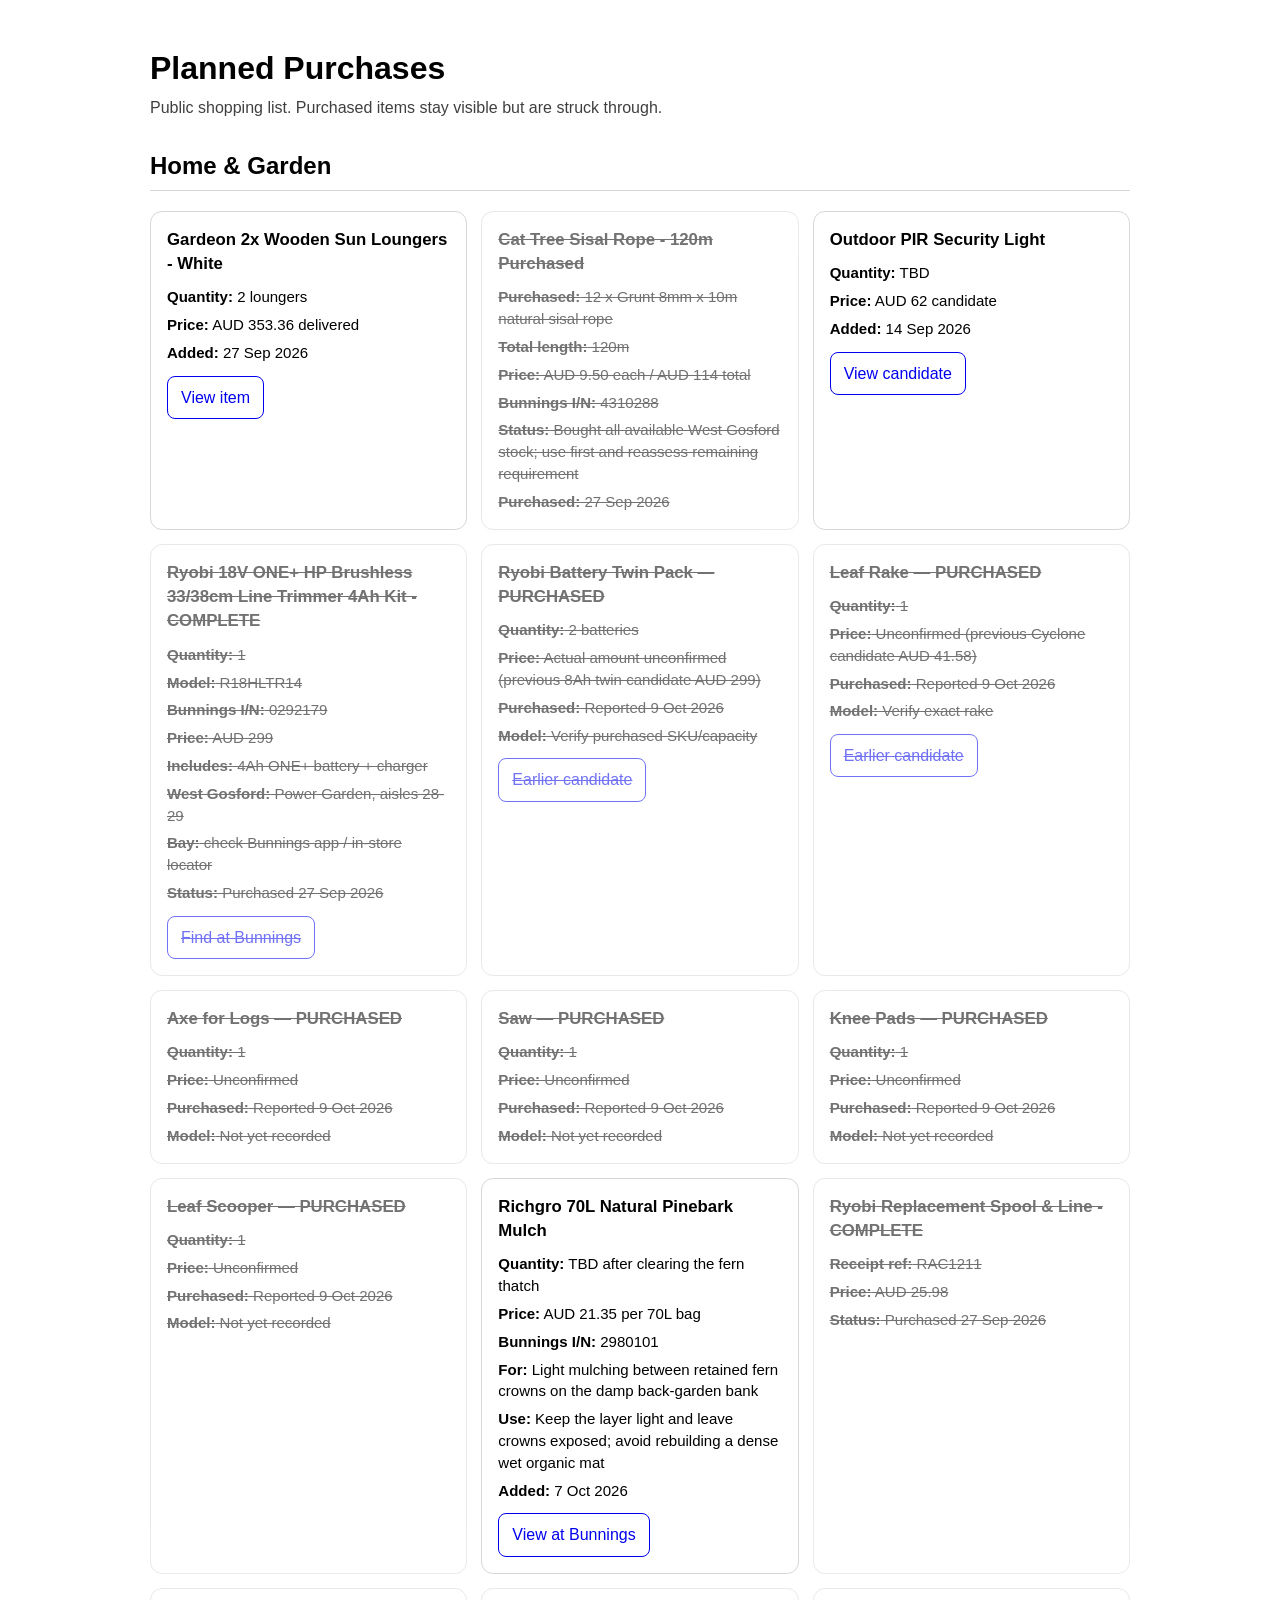
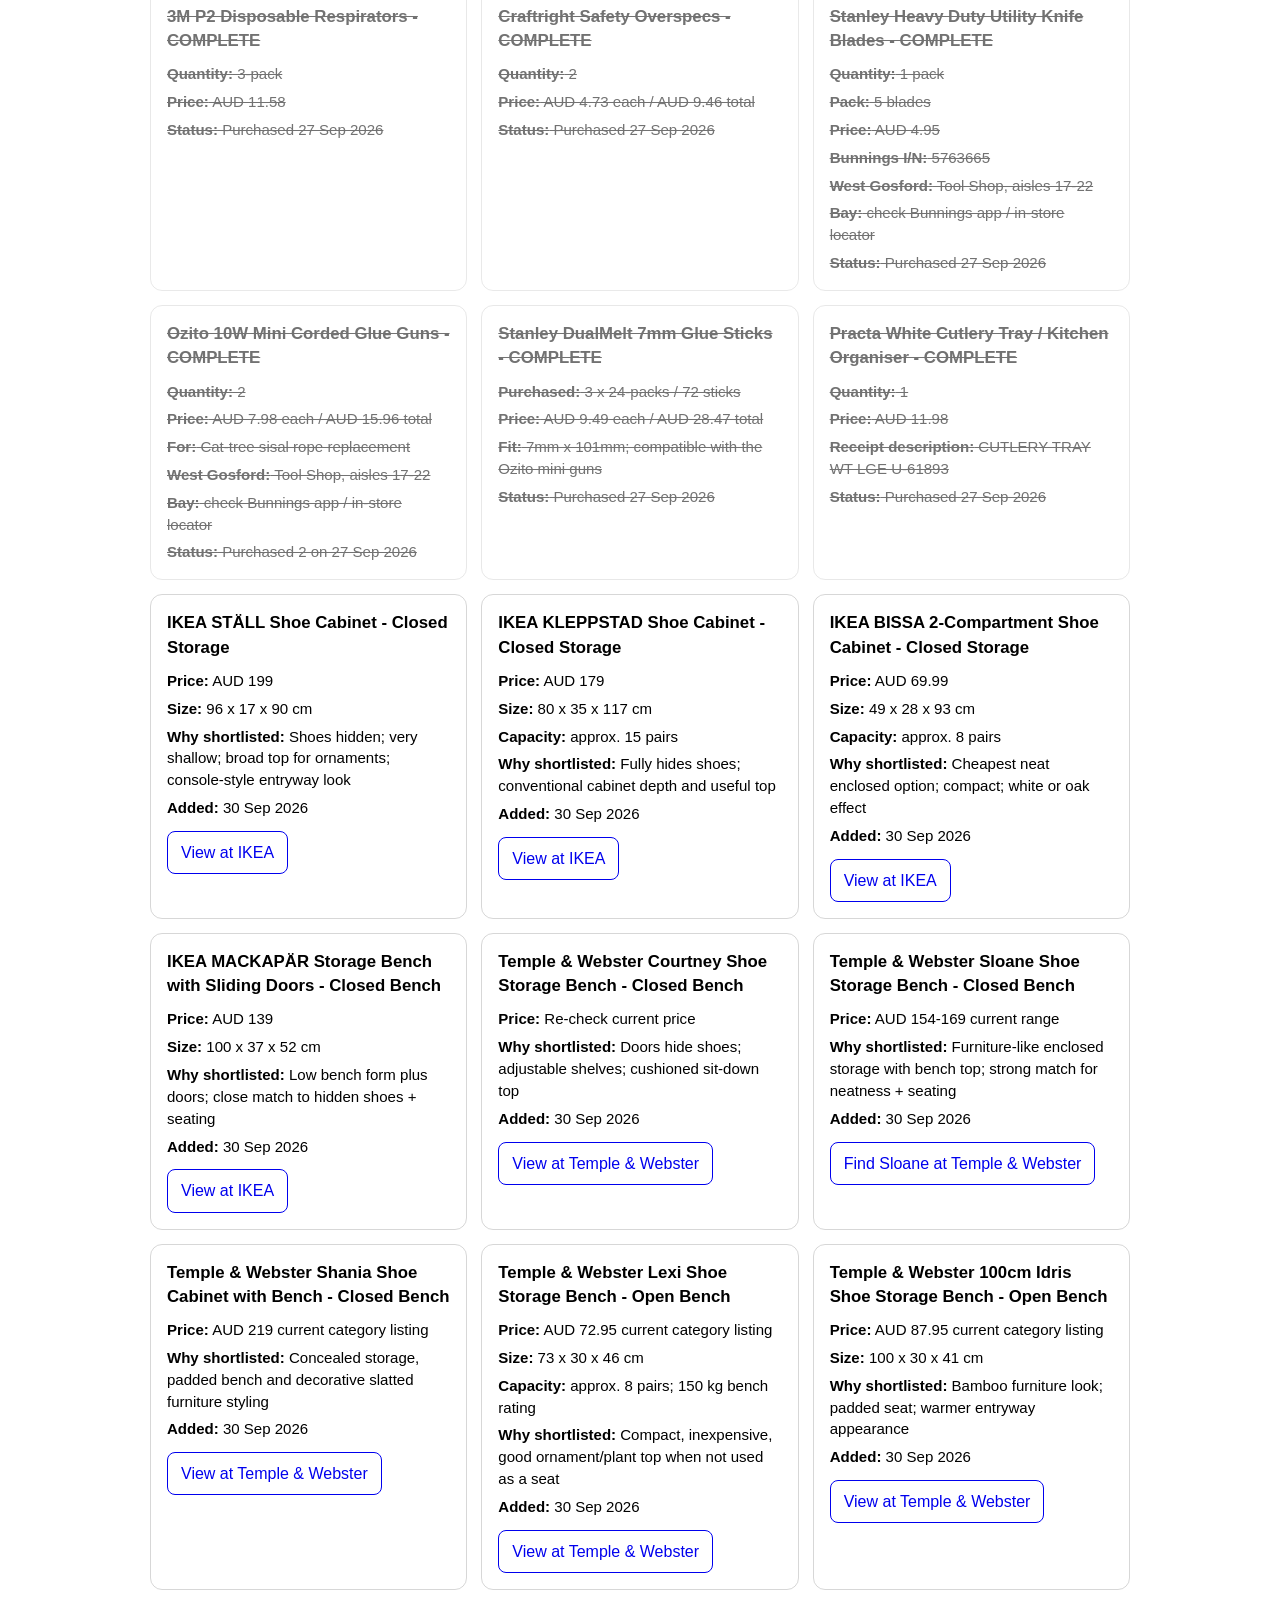
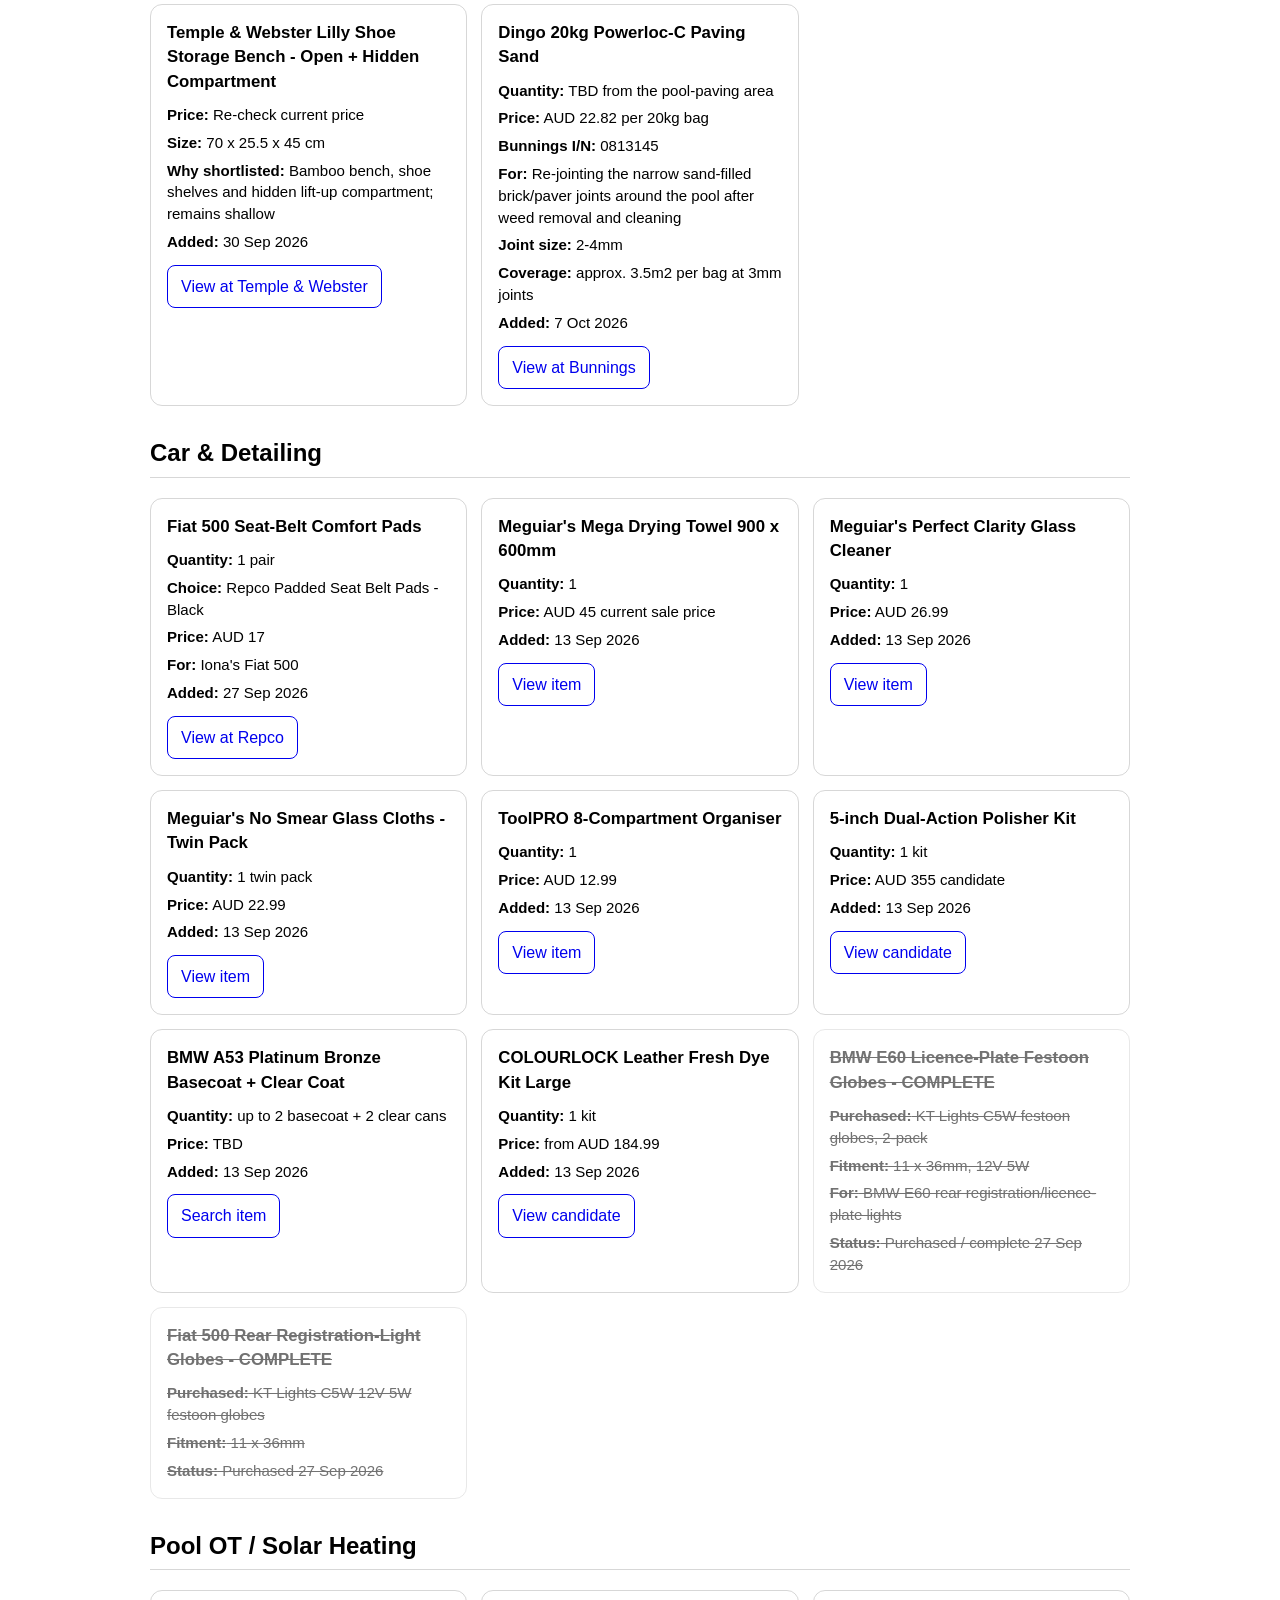
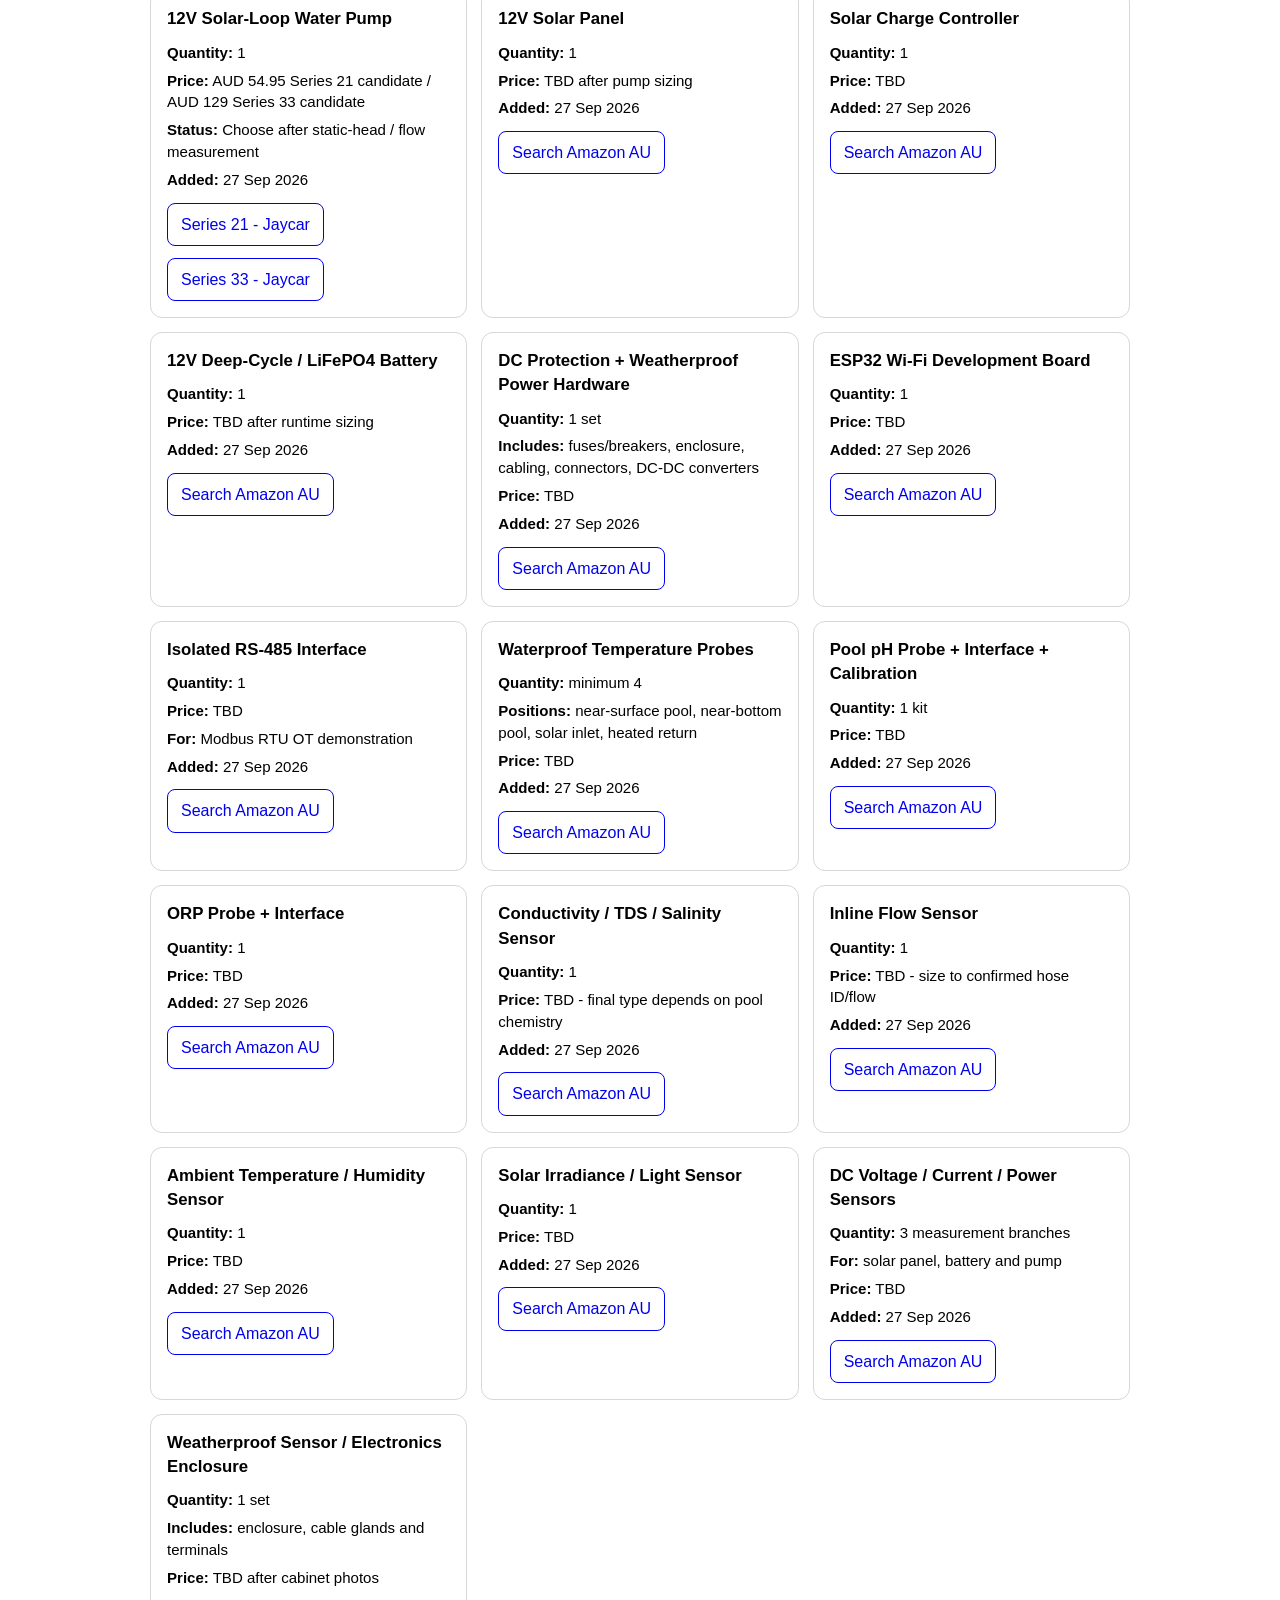
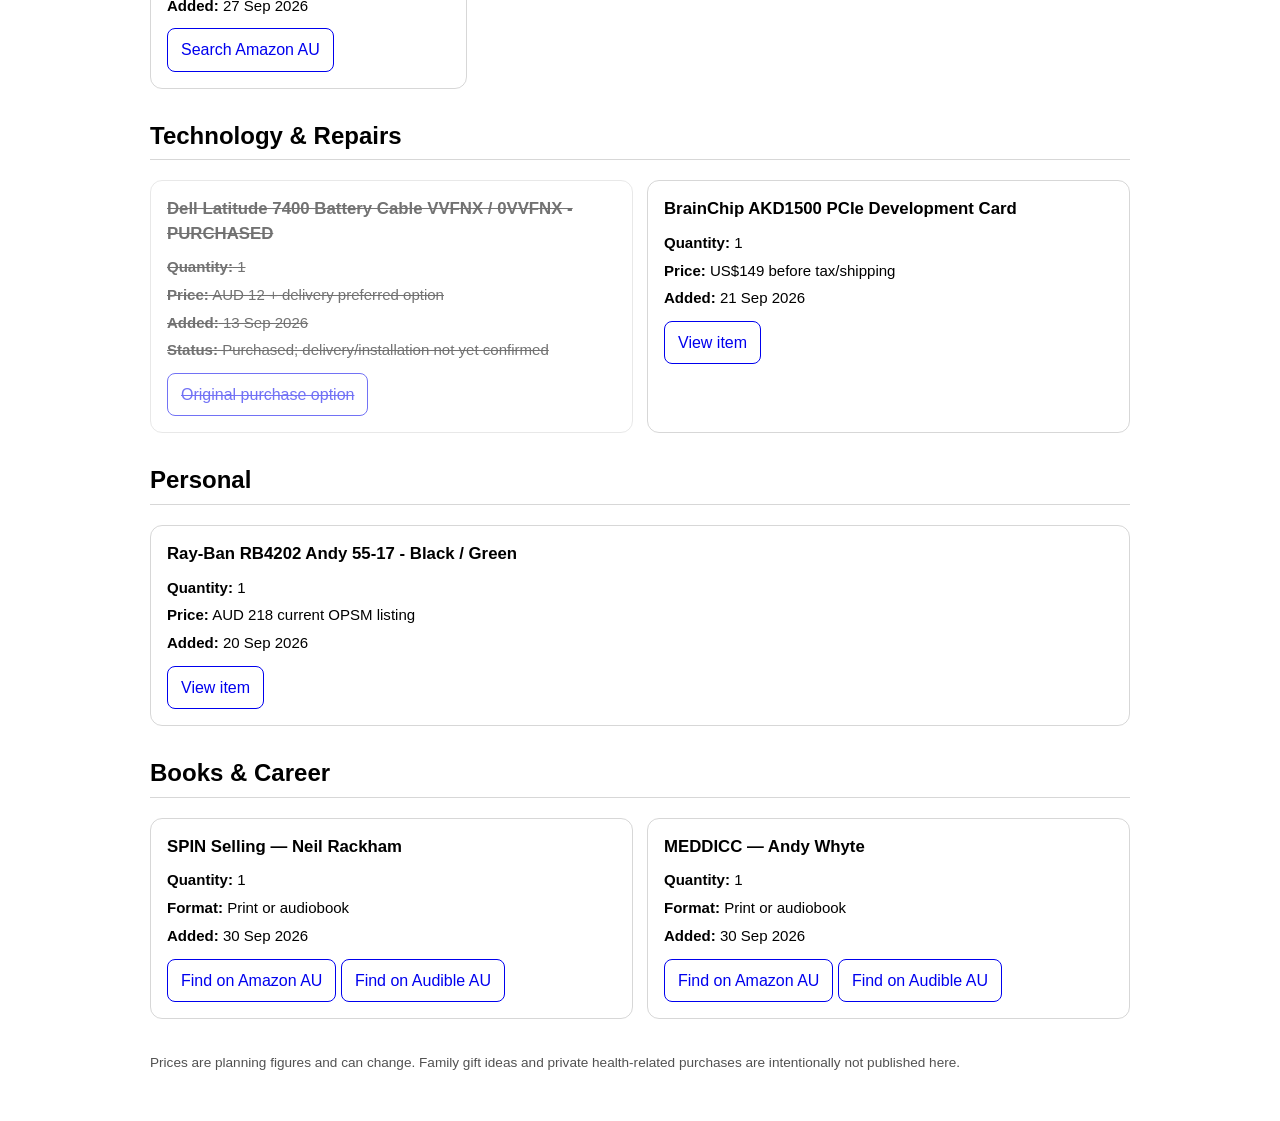
==== planned-purchases/index.html @ 39420cb4 "Mark garden tool purchases complete on public shopping page" ====
<!doctype html>
<html lang="en">
<head>
  <meta charset="utf-8">
  <meta name="viewport" content="width=device-width, initial-scale=1">
  <title>Planned Purchases</title>
  <style>
    :root { color-scheme: light dark; font-family: Arial, sans-serif; }
    body { max-width: 980px; margin: 0 auto; padding: 24px 16px 48px; line-height: 1.45; }
    h1 { margin-bottom: .25rem; }
    h2.section { margin-top: 30px; border-bottom: 1px solid #8885; padding-bottom: 6px; }
    .sub { opacity: .75; margin-top: 0; }
    .grid { display: grid; grid-template-columns: repeat(auto-fit,minmax(270px,1fr)); gap: 14px; }
    .item { border: 1px solid #8885; border-radius: 12px; padding: 16px; }
    .item h3 { margin: 0 0 10px; font-size: 1.05rem; }
    .meta { display: grid; gap: 6px; font-size: .94rem; }
    .buy { display: inline-block; margin-top: 12px; padding: 9px 13px; border: 1px solid currentColor; border-radius: 8px; text-decoration: none; }
    .purchased { opacity: .55; }
    .purchased h3, .purchased .meta, .purchased .buy { text-decoration: line-through; }
    footer { margin-top: 34px; font-size: .85rem; opacity: .68; }
  </style>
</head>
<body>
  <h1>Planned Purchases</h1>
  <p class="sub">Public shopping list. Purchased items stay visible but are struck through.</p>

  <h2 class="section">Home & Garden</h2>
  <div class="grid">
    <article class="item">
      <h3>Gardeon 2x Wooden Sun Loungers - White</h3>
      <div class="meta">
        <div><strong>Quantity:</strong> 2 loungers</div>
        <div><strong>Price:</strong> AUD 353.36 delivered</div>
        <div><strong>Added:</strong> 27 Sep 2026</div>
      </div>
      <a class="buy" href="https://www.kmart.com.au/product/gardeon-2x-sun-lounge-wooden-lounger-outdoor-furniture-day-bed-wheel-patio-white-110064247/" target="_blank" rel="noopener">View item</a>
    </article>

    <article class="item purchased">
      <h3>Cat Tree Sisal Rope - 120m Purchased</h3>
      <div class="meta">
        <div><strong>Purchased:</strong> 12 x Grunt 8mm x 10m natural sisal rope</div>
        <div><strong>Total length:</strong> 120m</div>
        <div><strong>Price:</strong> AUD 9.50 each / AUD 114 total</div>
        <div><strong>Bunnings I/N:</strong> 4310288</div>
        <div><strong>Status:</strong> Bought all available West Gosford stock; use first and reassess remaining requirement</div>
        <div><strong>Purchased:</strong> 27 Sep 2026</div>
      </div>
    </article>

    <article class="item">
      <h3>Outdoor PIR Security Light</h3>
      <div class="meta">
        <div><strong>Quantity:</strong> TBD</div>
        <div><strong>Price:</strong> AUD 62 candidate</div>
        <div><strong>Added:</strong> 14 Sep 2026</div>
      </div>
      <a class="buy" href="https://www.bunnings.com.au/arlec-30w-triple-head-led-security-flood-light-with-pir-motion-sensor_p0497398" target="_blank" rel="noopener">View candidate</a>
    </article>

    <article class="item purchased">
      <h3>Ryobi 18V ONE+ HP Brushless 33/38cm Line Trimmer 4Ah Kit - COMPLETE</h3>
      <div class="meta">
        <div><strong>Quantity:</strong> 1</div>
        <div><strong>Model:</strong> R18HLTR14</div>
        <div><strong>Bunnings I/N:</strong> 0292179</div>
        <div><strong>Price:</strong> AUD 299</div>
        <div><strong>Includes:</strong> 4Ah ONE+ battery + charger</div>
        <div><strong>West Gosford:</strong> Power Garden, aisles 28-29</div>
        <div><strong>Bay:</strong> check Bunnings app / in-store locator</div>
        <div><strong>Status:</strong> Purchased 27 Sep 2026</div>
      </div>
      <a class="buy" href="https://www.bunnings.com.au/search/products?q=R18HLTR14" target="_blank" rel="noopener">Find at Bunnings</a>
    </article>

    <article class="item purchased"><h3>Ryobi Battery Twin Pack — PURCHASED</h3><div class="meta"><div><strong>Quantity:</strong> 2 batteries</div><div><strong>Price:</strong> Actual amount unconfirmed (previous 8Ah twin candidate AUD 299)</div><div><strong>Purchased:</strong> Reported 9 Oct 2026</div><div><strong>Model:</strong> Verify purchased SKU/capacity</div></div><a class="buy" href="https://www.bunnings.com.au/ryobi-18v-one-high-performance-8-0ah-battery-rb188080x-twin-pack_p0585250" target="_blank" rel="noopener">Earlier candidate</a></article>
    <article class="item purchased"><h3>Leaf Rake — PURCHASED</h3><div class="meta"><div><strong>Quantity:</strong> 1</div><div><strong>Price:</strong> Unconfirmed (previous Cyclone candidate AUD 41.58)</div><div><strong>Purchased:</strong> Reported 9 Oct 2026</div><div><strong>Model:</strong> Verify exact rake</div></div><a class="buy" href="https://www.bunnings.com.au/cyclone-22t-steel-springback-leaf-rake_p3360946" target="_blank" rel="noopener">Earlier candidate</a></article>
    <article class="item purchased"><h3>Axe for Logs — PURCHASED</h3><div class="meta"><div><strong>Quantity:</strong> 1</div><div><strong>Price:</strong> Unconfirmed</div><div><strong>Purchased:</strong> Reported 9 Oct 2026</div><div><strong>Model:</strong> Not yet recorded</div></div></article>
    <article class="item purchased"><h3>Saw — PURCHASED</h3><div class="meta"><div><strong>Quantity:</strong> 1</div><div><strong>Price:</strong> Unconfirmed</div><div><strong>Purchased:</strong> Reported 9 Oct 2026</div><div><strong>Model:</strong> Not yet recorded</div></div></article>
    <article class="item purchased"><h3>Knee Pads — PURCHASED</h3><div class="meta"><div><strong>Quantity:</strong> 1</div><div><strong>Price:</strong> Unconfirmed</div><div><strong>Purchased:</strong> Reported 9 Oct 2026</div><div><strong>Model:</strong> Not yet recorded</div></div></article>
    <article class="item purchased"><h3>Leaf Scooper — PURCHASED</h3><div class="meta"><div><strong>Quantity:</strong> 1</div><div><strong>Price:</strong> Unconfirmed</div><div><strong>Purchased:</strong> Reported 9 Oct 2026</div><div><strong>Model:</strong> Not yet recorded</div></div></article>
    <article class="item">
      <h3>Richgro 70L Natural Pinebark Mulch</h3>
      <div class="meta">
        <div><strong>Quantity:</strong> TBD after clearing the fern thatch</div>
        <div><strong>Price:</strong> AUD 21.35 per 70L bag</div>
        <div><strong>Bunnings I/N:</strong> 2980101</div>
        <div><strong>For:</strong> Light mulching between retained fern crowns on the damp back-garden bank</div>
        <div><strong>Use:</strong> Keep the layer light and leave crowns exposed; avoid rebuilding a dense wet organic mat</div>
        <div><strong>Added:</strong> 7 Oct 2026</div>
      </div>
      <a class="buy" href="https://www.bunnings.com.au/richgro-70l-natural-pinebark-mulch_p2980101" target="_blank" rel="noopener">View at Bunnings</a>
    </article>


    <article class="item purchased">
      <h3>Ryobi Replacement Spool &amp; Line - COMPLETE</h3>
      <div class="meta">
        <div><strong>Receipt ref:</strong> RAC1211</div>
        <div><strong>Price:</strong> AUD 25.98</div>
        <div><strong>Status:</strong> Purchased 27 Sep 2026</div>
      </div>
    </article>

    <article class="item purchased">
      <h3>3M P2 Disposable Respirators - COMPLETE</h3>
      <div class="meta">
        <div><strong>Quantity:</strong> 3-pack</div>
        <div><strong>Price:</strong> AUD 11.58</div>
        <div><strong>Status:</strong> Purchased 27 Sep 2026</div>
      </div>
    </article>

    <article class="item purchased">
      <h3>Craftright Safety Overspecs - COMPLETE</h3>
      <div class="meta">
        <div><strong>Quantity:</strong> 2</div>
        <div><strong>Price:</strong> AUD 4.73 each / AUD 9.46 total</div>
        <div><strong>Status:</strong> Purchased 27 Sep 2026</div>
      </div>
    </article>

    <article class="item purchased">
      <h3>Stanley Heavy Duty Utility Knife Blades - COMPLETE</h3>
      <div class="meta">
        <div><strong>Quantity:</strong> 1 pack</div>
        <div><strong>Pack:</strong> 5 blades</div>
        <div><strong>Price:</strong> AUD 4.95</div>
        <div><strong>Bunnings I/N:</strong> 5763665</div>
        <div><strong>West Gosford:</strong> Tool Shop, aisles 17-22</div>
        <div><strong>Bay:</strong> check Bunnings app / in-store locator</div>
        <div><strong>Status:</strong> Purchased 27 Sep 2026</div>
      </div>
    </article>

    <article class="item purchased">
      <h3>Ozito 10W Mini Corded Glue Guns - COMPLETE</h3>
      <div class="meta">
        <div><strong>Quantity:</strong> 2</div>
        <div><strong>Price:</strong> AUD 7.98 each / AUD 15.96 total</div>
        <div><strong>For:</strong> Cat-tree sisal rope replacement</div>
        <div><strong>West Gosford:</strong> Tool Shop, aisles 17-22</div>
        <div><strong>Bay:</strong> check Bunnings app / in-store locator</div>
        <div><strong>Status:</strong> Purchased 2 on 27 Sep 2026</div>
      </div>
    </article>

    <article class="item purchased">
      <h3>Stanley DualMelt 7mm Glue Sticks - COMPLETE</h3>
      <div class="meta">
        <div><strong>Purchased:</strong> 3 x 24-packs / 72 sticks</div>
        <div><strong>Price:</strong> AUD 9.49 each / AUD 28.47 total</div>
        <div><strong>Fit:</strong> 7mm x 101mm; compatible with the Ozito mini guns</div>
        <div><strong>Status:</strong> Purchased 27 Sep 2026</div>
      </div>
    </article>

    <article class="item purchased">
      <h3>Practa White Cutlery Tray / Kitchen Organiser - COMPLETE</h3>
      <div class="meta">
        <div><strong>Quantity:</strong> 1</div>
        <div><strong>Price:</strong> AUD 11.98</div>
        <div><strong>Receipt description:</strong> CUTLERY TRAY WT LGE U-61893</div>
        <div><strong>Status:</strong> Purchased 27 Sep 2026</div>
      </div>
    </article>
  
    <article class="item"><h3>IKEA STÄLL Shoe Cabinet - Closed Storage</h3><div class="meta"><div><strong>Price:</strong> AUD 199</div><div><strong>Size:</strong> 96 x 17 x 90 cm</div><div><strong>Why shortlisted:</strong> Shoes hidden; very shallow; broad top for ornaments; console-style entryway look</div><div><strong>Added:</strong> 30 Sep 2026</div></div><a class="buy" href="https://www.ikea.com/au/en/cat/shoe-cabinets-10456/" target="_blank" rel="noopener">View at IKEA</a></article>
    <article class="item"><h3>IKEA KLEPPSTAD Shoe Cabinet - Closed Storage</h3><div class="meta"><div><strong>Price:</strong> AUD 179</div><div><strong>Size:</strong> 80 x 35 x 117 cm</div><div><strong>Capacity:</strong> approx. 15 pairs</div><div><strong>Why shortlisted:</strong> Fully hides shoes; conventional cabinet depth and useful top</div><div><strong>Added:</strong> 30 Sep 2026</div></div><a class="buy" href="https://www.ikea.com/au/en/p/kleppstad-shoe-cabinet-storage-white-40617859/" target="_blank" rel="noopener">View at IKEA</a></article>
    <article class="item"><h3>IKEA BISSA 2-Compartment Shoe Cabinet - Closed Storage</h3><div class="meta"><div><strong>Price:</strong> AUD 69.99</div><div><strong>Size:</strong> 49 x 28 x 93 cm</div><div><strong>Capacity:</strong> approx. 8 pairs</div><div><strong>Why shortlisted:</strong> Cheapest neat enclosed option; compact; white or oak effect</div><div><strong>Added:</strong> 30 Sep 2026</div></div><a class="buy" href="https://www.ikea.com/au/en/p/bissa-shoe-cabinet-with-2-compartments-white-00617941/" target="_blank" rel="noopener">View at IKEA</a></article>
    <article class="item"><h3>IKEA MACKAPÄR Storage Bench with Sliding Doors - Closed Bench</h3><div class="meta"><div><strong>Price:</strong> AUD 139</div><div><strong>Size:</strong> 100 x 37 x 52 cm</div><div><strong>Why shortlisted:</strong> Low bench form plus doors; close match to hidden shoes + seating</div><div><strong>Added:</strong> 30 Sep 2026</div></div><a class="buy" href="https://www.ikea.com/au/en/cat/shoe-cabinets-10456/" target="_blank" rel="noopener">View at IKEA</a></article>
    <article class="item"><h3>Temple &amp; Webster Courtney Shoe Storage Bench - Closed Bench</h3><div class="meta"><div><strong>Price:</strong> Re-check current price</div><div><strong>Why shortlisted:</strong> Doors hide shoes; adjustable shelves; cushioned sit-down top</div><div><strong>Added:</strong> 30 Sep 2026</div></div><a class="buy" href="https://www.templeandwebster.com.au/Courtney-Shoe-Storage-Bench-OIKT1001.html" target="_blank" rel="noopener">View at Temple &amp; Webster</a></article>
    <article class="item"><h3>Temple &amp; Webster Sloane Shoe Storage Bench - Closed Bench</h3><div class="meta"><div><strong>Price:</strong> AUD 154-169 current range</div><div><strong>Why shortlisted:</strong> Furniture-like enclosed storage with bench top; strong match for neatness + seating</div><div><strong>Added:</strong> 30 Sep 2026</div></div><a class="buy" href="https://www.templeandwebster.com.au/Shoe-Racks-Cabinets-C1810430.html" target="_blank" rel="noopener">Find Sloane at Temple &amp; Webster</a></article>
    <article class="item"><h3>Temple &amp; Webster Shania Shoe Cabinet with Bench - Closed Bench</h3><div class="meta"><div><strong>Price:</strong> AUD 219 current category listing</div><div><strong>Why shortlisted:</strong> Concealed storage, padded bench and decorative slatted furniture styling</div><div><strong>Added:</strong> 30 Sep 2026</div></div><a class="buy" href="https://www.templeandwebster.com.au/Shania-Shoe-Cabinet-with-Bench-TMPL7692.html" target="_blank" rel="noopener">View at Temple &amp; Webster</a></article>
    <article class="item"><h3>Temple &amp; Webster Lexi Shoe Storage Bench - Open Bench</h3><div class="meta"><div><strong>Price:</strong> AUD 72.95 current category listing</div><div><strong>Size:</strong> 73 x 30 x 46 cm</div><div><strong>Capacity:</strong> approx. 8 pairs; 150 kg bench rating</div><div><strong>Why shortlisted:</strong> Compact, inexpensive, good ornament/plant top when not used as a seat</div><div><strong>Added:</strong> 30 Sep 2026</div></div><a class="buy" href="https://www.templeandwebster.com.au/Lexi-Shoe-Storage-Bench-OIKT1374.html" target="_blank" rel="noopener">View at Temple &amp; Webster</a></article>
    <article class="item"><h3>Temple &amp; Webster 100cm Idris Shoe Storage Bench - Open Bench</h3><div class="meta"><div><strong>Price:</strong> AUD 87.95 current category listing</div><div><strong>Size:</strong> 100 x 30 x 41 cm</div><div><strong>Why shortlisted:</strong> Bamboo furniture look; padded seat; warmer entryway appearance</div><div><strong>Added:</strong> 30 Sep 2026</div></div><a class="buy" href="https://www.templeandwebster.com.au/100cm-Idris-Shoe-Storage-Bench-OIKT2369.html" target="_blank" rel="noopener">View at Temple &amp; Webster</a></article>
    <article class="item"><h3>Temple &amp; Webster Lilly Shoe Storage Bench - Open + Hidden Compartment</h3><div class="meta"><div><strong>Price:</strong> Re-check current price</div><div><strong>Size:</strong> 70 x 25.5 x 45 cm</div><div><strong>Why shortlisted:</strong> Bamboo bench, shoe shelves and hidden lift-up compartment; remains shallow</div><div><strong>Added:</strong> 30 Sep 2026</div></div><a class="buy" href="https://www.templeandwebster.com.au/70cm-Lilly-Shoe-Storage-Bench-OIKT2019.html" target="_blank" rel="noopener">View at Temple &amp; Webster</a></article>
  
    <article class="item">
      <h3>Dingo 20kg Powerloc-C Paving Sand</h3>
      <div class="meta">
        <div><strong>Quantity:</strong> TBD from the pool-paving area</div>
        <div><strong>Price:</strong> AUD 22.82 per 20kg bag</div>
        <div><strong>Bunnings I/N:</strong> 0813145</div>
        <div><strong>For:</strong> Re-jointing the narrow sand-filled brick/paver joints around the pool after weed removal and cleaning</div>
        <div><strong>Joint size:</strong> 2-4mm</div>
        <div><strong>Coverage:</strong> approx. 3.5m2 per bag at 3mm joints</div>
        <div><strong>Added:</strong> 7 Oct 2026</div>
      </div>
      <a class="buy" href="https://www.bunnings.com.au/dingo-20kg-powerloc-c-paving-sand_p0813145" target="_blank" rel="noopener">View at Bunnings</a>
    </article>

  </div>

  <h2 class="section">Car & Detailing</h2>
  <div class="grid">
    <article class="item">
      <h3>Fiat 500 Seat-Belt Comfort Pads</h3>
      <div class="meta">
        <div><strong>Quantity:</strong> 1 pair</div>
        <div><strong>Choice:</strong> Repco Padded Seat Belt Pads - Black</div>
        <div><strong>Price:</strong> AUD 17</div>
        <div><strong>For:</strong> Iona's Fiat 500</div>
        <div><strong>Added:</strong> 27 Sep 2026</div>
      </div>
      <a class="buy" href="https://www.repco.com.au/car-seat-covers-car-accessories/interior-car-accessories/steering-wheel-covers/repco-padded-seat-belt-pads-black-pair/p/A5748505" target="_blank" rel="noopener">View at Repco</a>
    </article>

    <article class="item">
      <h3>Meguiar's Mega Drying Towel 900 x 600mm</h3>
      <div class="meta">
        <div><strong>Quantity:</strong> 1</div>
        <div><strong>Price:</strong> AUD 45 current sale price</div>
        <div><strong>Added:</strong> 13 Sep 2026</div>
      </div>
      <a class="buy" href="https://www.supercheapauto.com.au/p/meguiars-meguiars-mega-drying-towel-900-x-600mm/657634.html" target="_blank" rel="noopener">View item</a>
    </article>

    <article class="item">
      <h3>Meguiar's Perfect Clarity Glass Cleaner</h3>
      <div class="meta">
        <div><strong>Quantity:</strong> 1</div>
        <div><strong>Price:</strong> AUD 26.99</div>
        <div><strong>Added:</strong> 13 Sep 2026</div>
      </div>
      <a class="buy" href="https://www.meguiars.com.au/product/perfect-clarity-glass-cleaner/" target="_blank" rel="noopener">View item</a>
    </article>

    <article class="item">
      <h3>Meguiar's No Smear Glass Cloths - Twin Pack</h3>
      <div class="meta">
        <div><strong>Quantity:</strong> 1 twin pack</div>
        <div><strong>Price:</strong> AUD 22.99</div>
        <div><strong>Added:</strong> 13 Sep 2026</div>
      </div>
      <a class="buy" href="https://www.meguiars.com.au/product/no-smear-glass-cloth-twin-pack/" target="_blank" rel="noopener">View item</a>
    </article>

    <article class="item">
      <h3>ToolPRO 8-Compartment Organiser</h3>
      <div class="meta">
        <div><strong>Quantity:</strong> 1</div>
        <div><strong>Price:</strong> AUD 12.99</div>
        <div><strong>Added:</strong> 13 Sep 2026</div>
      </div>
      <a class="buy" href="https://www.supercheapauto.com.au/p/toolpro-toolpro-organiser-8-compartment/360966.html" target="_blank" rel="noopener">View item</a>
    </article>

    <article class="item">
      <h3>5-inch Dual-Action Polisher Kit</h3>
      <div class="meta">
        <div><strong>Quantity:</strong> 1 kit</div>
        <div><strong>Price:</strong> AUD 355 candidate</div>
        <div><strong>Added:</strong> 13 Sep 2026</div>
      </div>
      <a class="buy" href="https://www.supercheapauto.com.au/p/mothers-mothers-wax-attack-professional-polisher-kit/SPO8286157.html" target="_blank" rel="noopener">View candidate</a>
    </article>

    <article class="item">
      <h3>BMW A53 Platinum Bronze Basecoat + Clear Coat</h3>
      <div class="meta">
        <div><strong>Quantity:</strong> up to 2 basecoat + 2 clear cans</div>
        <div><strong>Price:</strong> TBD</div>
        <div><strong>Added:</strong> 13 Sep 2026</div>
      </div>
      <a class="buy" href="https://www.google.com/search?q=BMW+A53+Platinum+Bronze+automotive+paint+Australia" target="_blank" rel="noopener">Search item</a>
    </article>

    <article class="item">
      <h3>COLOURLOCK Leather Fresh Dye Kit Large</h3>
      <div class="meta">
        <div><strong>Quantity:</strong> 1 kit</div>
        <div><strong>Price:</strong> from AUD 184.99</div>
        <div><strong>Added:</strong> 13 Sep 2026</div>
      </div>
      <a class="buy" href="https://www.colourlockaustralia.com.au/products/leather-fresh-dye-kit-large" target="_blank" rel="noopener">View candidate</a>
    </article>

    <article class="item purchased">
      <h3>BMW E60 Licence-Plate Festoon Globes - COMPLETE</h3>
      <div class="meta">
        <div><strong>Purchased:</strong> KT Lights C5W festoon globes, 2-pack</div>
        <div><strong>Fitment:</strong> 11 x 36mm, 12V 5W</div>
        <div><strong>For:</strong> BMW E60 rear registration/licence-plate lights</div>
        <div><strong>Status:</strong> Purchased / complete 27 Sep 2026</div>
      </div>
    </article>

    <article class="item purchased">
      <h3>Fiat 500 Rear Registration-Light Globes - COMPLETE</h3>
      <div class="meta">
        <div><strong>Purchased:</strong> KT Lights C5W 12V 5W festoon globes</div>
        <div><strong>Fitment:</strong> 11 x 36mm</div>
        <div><strong>Status:</strong> Purchased 27 Sep 2026</div>
      </div>
    </article>
  </div>

  <h2 class="section">Pool OT / Solar Heating</h2>
  <div class="grid">
    <article class="item">
      <h3>12V Solar-Loop Water Pump</h3>
      <div class="meta">
        <div><strong>Quantity:</strong> 1</div>
        <div><strong>Price:</strong> AUD 54.95 Series 21 candidate / AUD 129 Series 33 candidate</div>
        <div><strong>Status:</strong> Choose after static-head / flow measurement</div>
        <div><strong>Added:</strong> 27 Sep 2026</div>
      </div>
      <a class="buy" href="https://www.jaycar.com.au/seaflo-series-21-12v-water-pump/p/MC7300" target="_blank" rel="noopener">Series 21 - Jaycar</a>
      <a class="buy" href="https://www.jaycar.com.au/seaflo-series-33-12v-water-pump/p/MC7302" target="_blank" rel="noopener">Series 33 - Jaycar</a>
    </article>

    <article class="item"><h3>12V Solar Panel</h3><div class="meta"><div><strong>Quantity:</strong> 1</div><div><strong>Price:</strong> TBD after pump sizing</div><div><strong>Added:</strong> 27 Sep 2026</div></div><a class="buy" href="https://www.amazon.com.au/s?k=12v+solar+panel+battery+charging" target="_blank" rel="noopener">Search Amazon AU</a></article>
    <article class="item"><h3>Solar Charge Controller</h3><div class="meta"><div><strong>Quantity:</strong> 1</div><div><strong>Price:</strong> TBD</div><div><strong>Added:</strong> 27 Sep 2026</div></div><a class="buy" href="https://www.amazon.com.au/s?k=12v+solar+charge+controller+mppt" target="_blank" rel="noopener">Search Amazon AU</a></article>
    <article class="item"><h3>12V Deep-Cycle / LiFePO4 Battery</h3><div class="meta"><div><strong>Quantity:</strong> 1</div><div><strong>Price:</strong> TBD after runtime sizing</div><div><strong>Added:</strong> 27 Sep 2026</div></div><a class="buy" href="https://www.amazon.com.au/s?k=12v+lifepo4+battery" target="_blank" rel="noopener">Search Amazon AU</a></article>
    <article class="item"><h3>DC Protection + Weatherproof Power Hardware</h3><div class="meta"><div><strong>Quantity:</strong> 1 set</div><div><strong>Includes:</strong> fuses/breakers, enclosure, cabling, connectors, DC-DC converters</div><div><strong>Price:</strong> TBD</div><div><strong>Added:</strong> 27 Sep 2026</div></div><a class="buy" href="https://www.amazon.com.au/s?k=12v+dc+fuse+box+weatherproof+enclosure+cable+glands" target="_blank" rel="noopener">Search Amazon AU</a></article>
    <article class="item"><h3>ESP32 Wi-Fi Development Board</h3><div class="meta"><div><strong>Quantity:</strong> 1</div><div><strong>Price:</strong> TBD</div><div><strong>Added:</strong> 27 Sep 2026</div></div><a class="buy" href="https://www.amazon.com.au/s?k=ESP32+development+board+wifi" target="_blank" rel="noopener">Search Amazon AU</a></article>
    <article class="item"><h3>Isolated RS-485 Interface</h3><div class="meta"><div><strong>Quantity:</strong> 1</div><div><strong>Price:</strong> TBD</div><div><strong>For:</strong> Modbus RTU OT demonstration</div><div><strong>Added:</strong> 27 Sep 2026</div></div><a class="buy" href="https://www.amazon.com.au/s?k=isolated+RS485+module+ESP32" target="_blank" rel="noopener">Search Amazon AU</a></article>
    <article class="item"><h3>Waterproof Temperature Probes</h3><div class="meta"><div><strong>Quantity:</strong> minimum 4</div><div><strong>Positions:</strong> near-surface pool, near-bottom pool, solar inlet, heated return</div><div><strong>Price:</strong> TBD</div><div><strong>Added:</strong> 27 Sep 2026</div></div><a class="buy" href="https://www.amazon.com.au/s?k=waterproof+DS18B20+temperature+probe" target="_blank" rel="noopener">Search Amazon AU</a></article>
    <article class="item"><h3>Pool pH Probe + Interface + Calibration</h3><div class="meta"><div><strong>Quantity:</strong> 1 kit</div><div><strong>Price:</strong> TBD</div><div><strong>Added:</strong> 27 Sep 2026</div></div><a class="buy" href="https://www.amazon.com.au/s?k=ph+probe+interface+board+calibration+solution+arduino" target="_blank" rel="noopener">Search Amazon AU</a></article>
    <article class="item"><h3>ORP Probe + Interface</h3><div class="meta"><div><strong>Quantity:</strong> 1</div><div><strong>Price:</strong> TBD</div><div><strong>Added:</strong> 27 Sep 2026</div></div><a class="buy" href="https://www.amazon.com.au/s?k=ORP+probe+interface+arduino" target="_blank" rel="noopener">Search Amazon AU</a></article>
    <article class="item"><h3>Conductivity / TDS / Salinity Sensor</h3><div class="meta"><div><strong>Quantity:</strong> 1</div><div><strong>Price:</strong> TBD - final type depends on pool chemistry</div><div><strong>Added:</strong> 27 Sep 2026</div></div><a class="buy" href="https://www.amazon.com.au/s?k=conductivity+TDS+salinity+sensor+arduino" target="_blank" rel="noopener">Search Amazon AU</a></article>
    <article class="item"><h3>Inline Flow Sensor</h3><div class="meta"><div><strong>Quantity:</strong> 1</div><div><strong>Price:</strong> TBD - size to confirmed hose ID/flow</div><div><strong>Added:</strong> 27 Sep 2026</div></div><a class="buy" href="https://www.amazon.com.au/s?k=inline+water+flow+sensor+13mm" target="_blank" rel="noopener">Search Amazon AU</a></article>
    <article class="item"><h3>Ambient Temperature / Humidity Sensor</h3><div class="meta"><div><strong>Quantity:</strong> 1</div><div><strong>Price:</strong> TBD</div><div><strong>Added:</strong> 27 Sep 2026</div></div><a class="buy" href="https://www.amazon.com.au/s?k=ESP32+temperature+humidity+sensor" target="_blank" rel="noopener">Search Amazon AU</a></article>
    <article class="item"><h3>Solar Irradiance / Light Sensor</h3><div class="meta"><div><strong>Quantity:</strong> 1</div><div><strong>Price:</strong> TBD</div><div><strong>Added:</strong> 27 Sep 2026</div></div><a class="buy" href="https://www.amazon.com.au/s?k=solar+irradiance+light+sensor+arduino" target="_blank" rel="noopener">Search Amazon AU</a></article>
    <article class="item"><h3>DC Voltage / Current / Power Sensors</h3><div class="meta"><div><strong>Quantity:</strong> 3 measurement branches</div><div><strong>For:</strong> solar panel, battery and pump</div><div><strong>Price:</strong> TBD</div><div><strong>Added:</strong> 27 Sep 2026</div></div><a class="buy" href="https://www.amazon.com.au/s?k=DC+voltage+current+power+sensor+ESP32" target="_blank" rel="noopener">Search Amazon AU</a></article>
    <article class="item"><h3>Weatherproof Sensor / Electronics Enclosure</h3><div class="meta"><div><strong>Quantity:</strong> 1 set</div><div><strong>Includes:</strong> enclosure, cable glands and terminals</div><div><strong>Price:</strong> TBD after cabinet photos</div><div><strong>Added:</strong> 27 Sep 2026</div></div><a class="buy" href="https://www.amazon.com.au/s?k=IP65+weatherproof+electronics+enclosure+cable+glands" target="_blank" rel="noopener">Search Amazon AU</a></article>
  </div>

  <h2 class="section">Technology & Repairs</h2>
  <div class="grid">
    <article class="item purchased">
      <h3>Dell Latitude 7400 Battery Cable VVFNX / 0VVFNX - PURCHASED</h3>
      <div class="meta">
        <div><strong>Quantity:</strong> 1</div>
        <div><strong>Price:</strong> AUD 12 + delivery preferred option</div>
        <div><strong>Added:</strong> 13 Sep 2026</div>
        <div><strong>Status:</strong> Purchased; delivery/installation not yet confirmed</div>
      </div>
      <a class="buy" href="https://apacnotebooks.com.au/collections/battery-cables" target="_blank" rel="noopener">Original purchase option</a>
    </article>

    <article class="item">
      <h3>BrainChip AKD1500 PCIe Development Card</h3>
      <div class="meta">
        <div><strong>Quantity:</strong> 1</div>
        <div><strong>Price:</strong> US$149 before tax/shipping</div>
        <div><strong>Added:</strong> 21 Sep 2026</div>
      </div>
      <a class="buy" href="https://shop.brainchipinc.com/products/akd1500-pcie-development-card" target="_blank" rel="noopener">View item</a>
    </article>
  </div>

  <h2 class="section">Personal</h2>
  <div class="grid">
    <article class="item">
      <h3>Ray-Ban RB4202 Andy 55-17 - Black / Green</h3>
      <div class="meta">
        <div><strong>Quantity:</strong> 1</div>
        <div><strong>Price:</strong> AUD 218 current OPSM listing</div>
        <div><strong>Added:</strong> 20 Sep 2026</div>
      </div>
      <a class="buy" href="https://www.opsm.com.au/rb4202-andy/8053672188868" target="_blank" rel="noopener">View item</a>
    </article>
  </div>

  <h2 class="section">Books & Career</h2>
  <div class="grid">
    <article class="item">
      <h3>SPIN Selling — Neil Rackham</h3>
      <div class="meta"><div><strong>Quantity:</strong> 1</div><div><strong>Format:</strong> Print or audiobook</div><div><strong>Added:</strong> 30 Sep 2026</div></div>
      <a class="buy" href="https://www.amazon.com.au/s?k=SPIN+Selling+Neil+Rackham" target="_blank" rel="noopener">Find on Amazon AU</a>
      <a class="buy" href="https://www.audible.com.au/advsr" target="_blank" rel="noopener">Find on Audible AU</a>
    </article>
    <article class="item">
      <h3>MEDDICC — Andy Whyte</h3>
      <div class="meta"><div><strong>Quantity:</strong> 1</div><div><strong>Format:</strong> Print or audiobook</div><div><strong>Added:</strong> 30 Sep 2026</div></div>
      <a class="buy" href="https://www.amazon.com.au/s?k=MEDDICC+Andy+Whyte" target="_blank" rel="noopener">Find on Amazon AU</a>
      <a class="buy" href="https://www.audible.com.au/advsr" target="_blank" rel="noopener">Find on Audible AU</a>
    </article>
  </div>

  <footer>
    Prices are planning figures and can change. Family gift ideas and private health-related purchases are intentionally not published here.
  </footer>
</body>
</html>
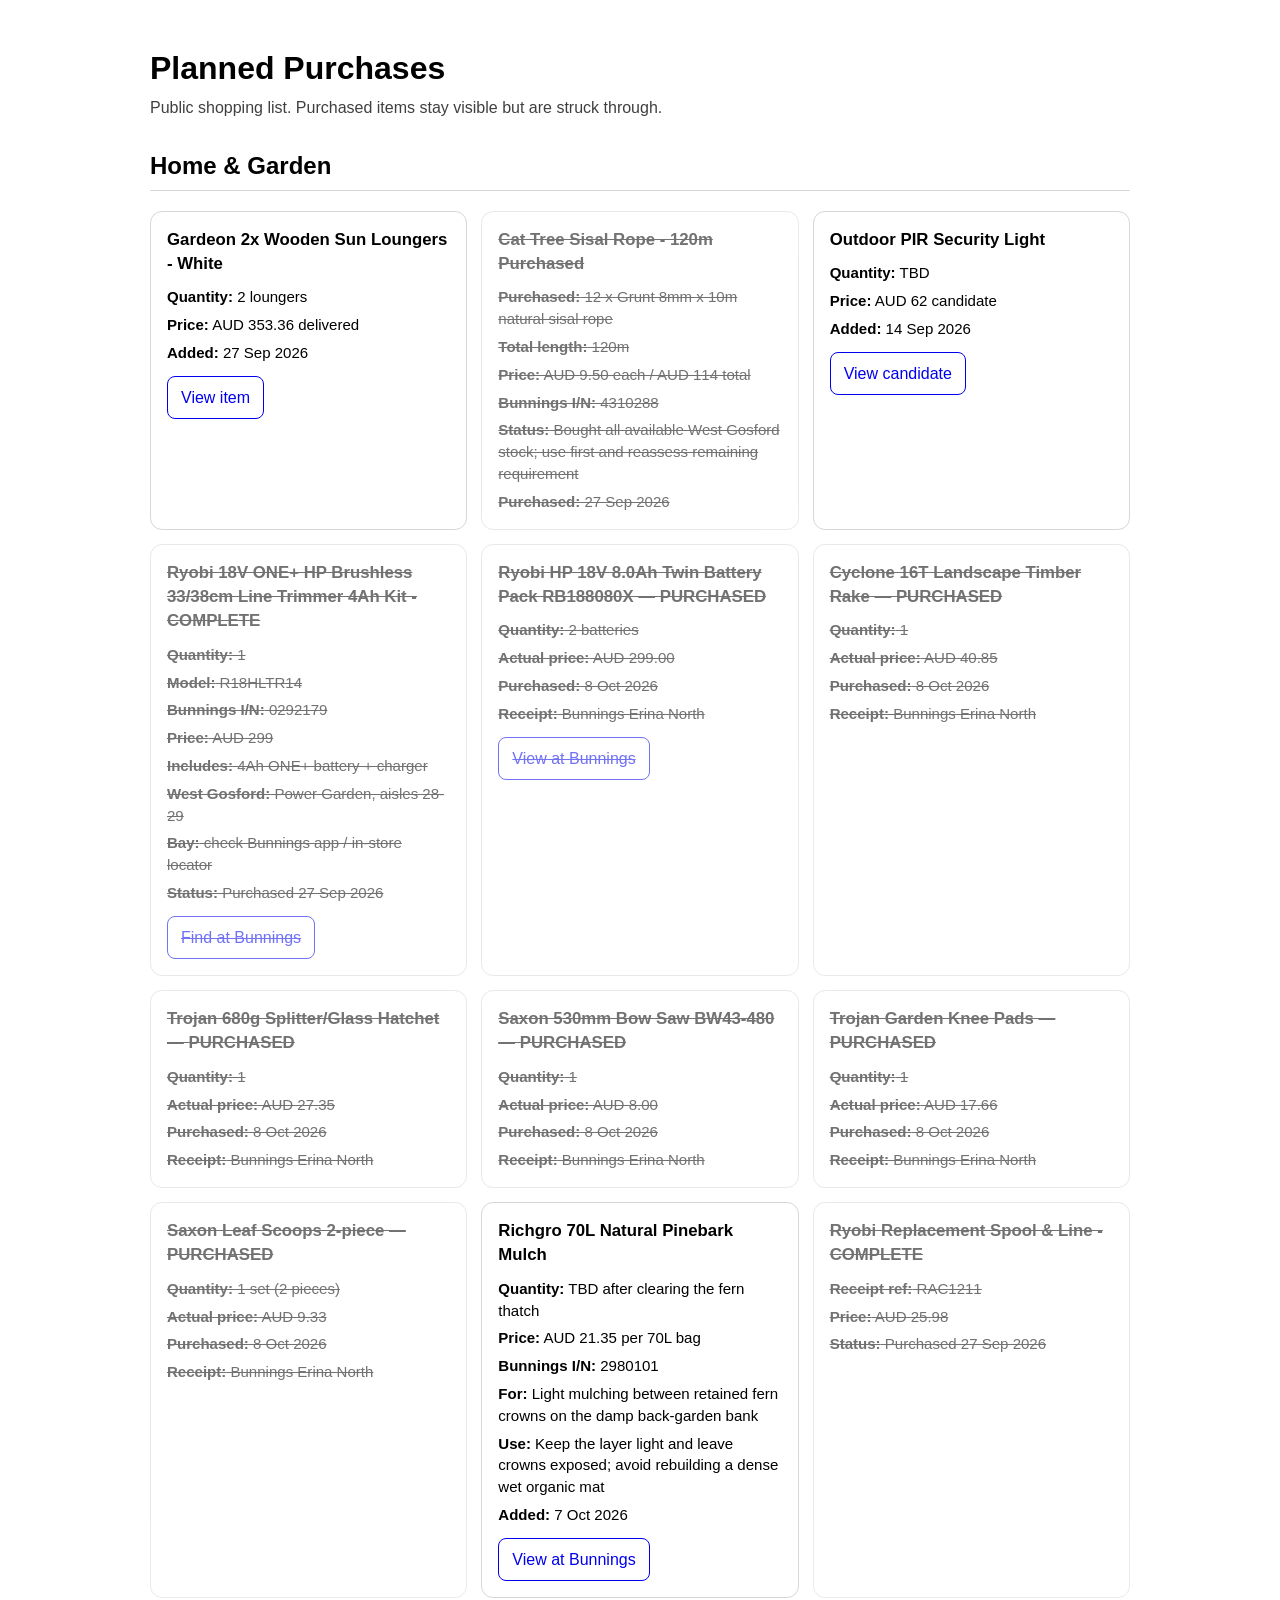
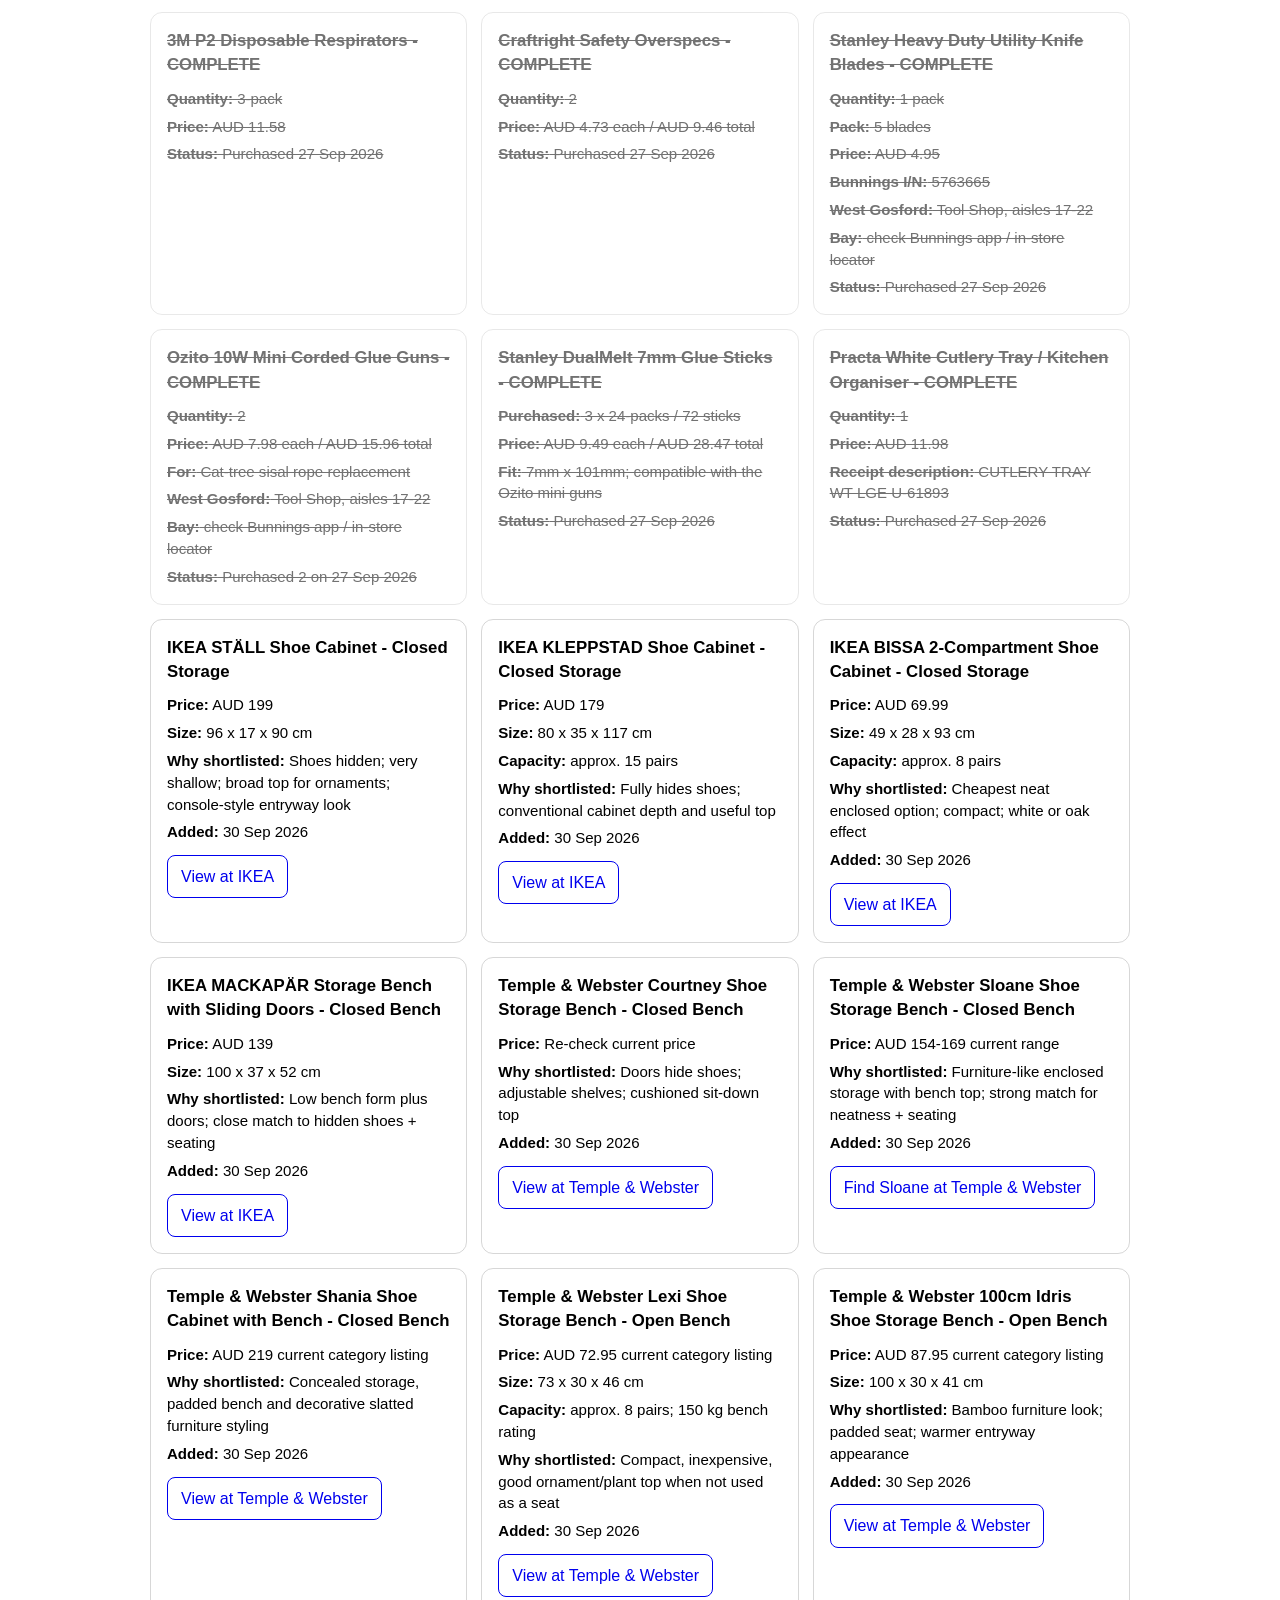
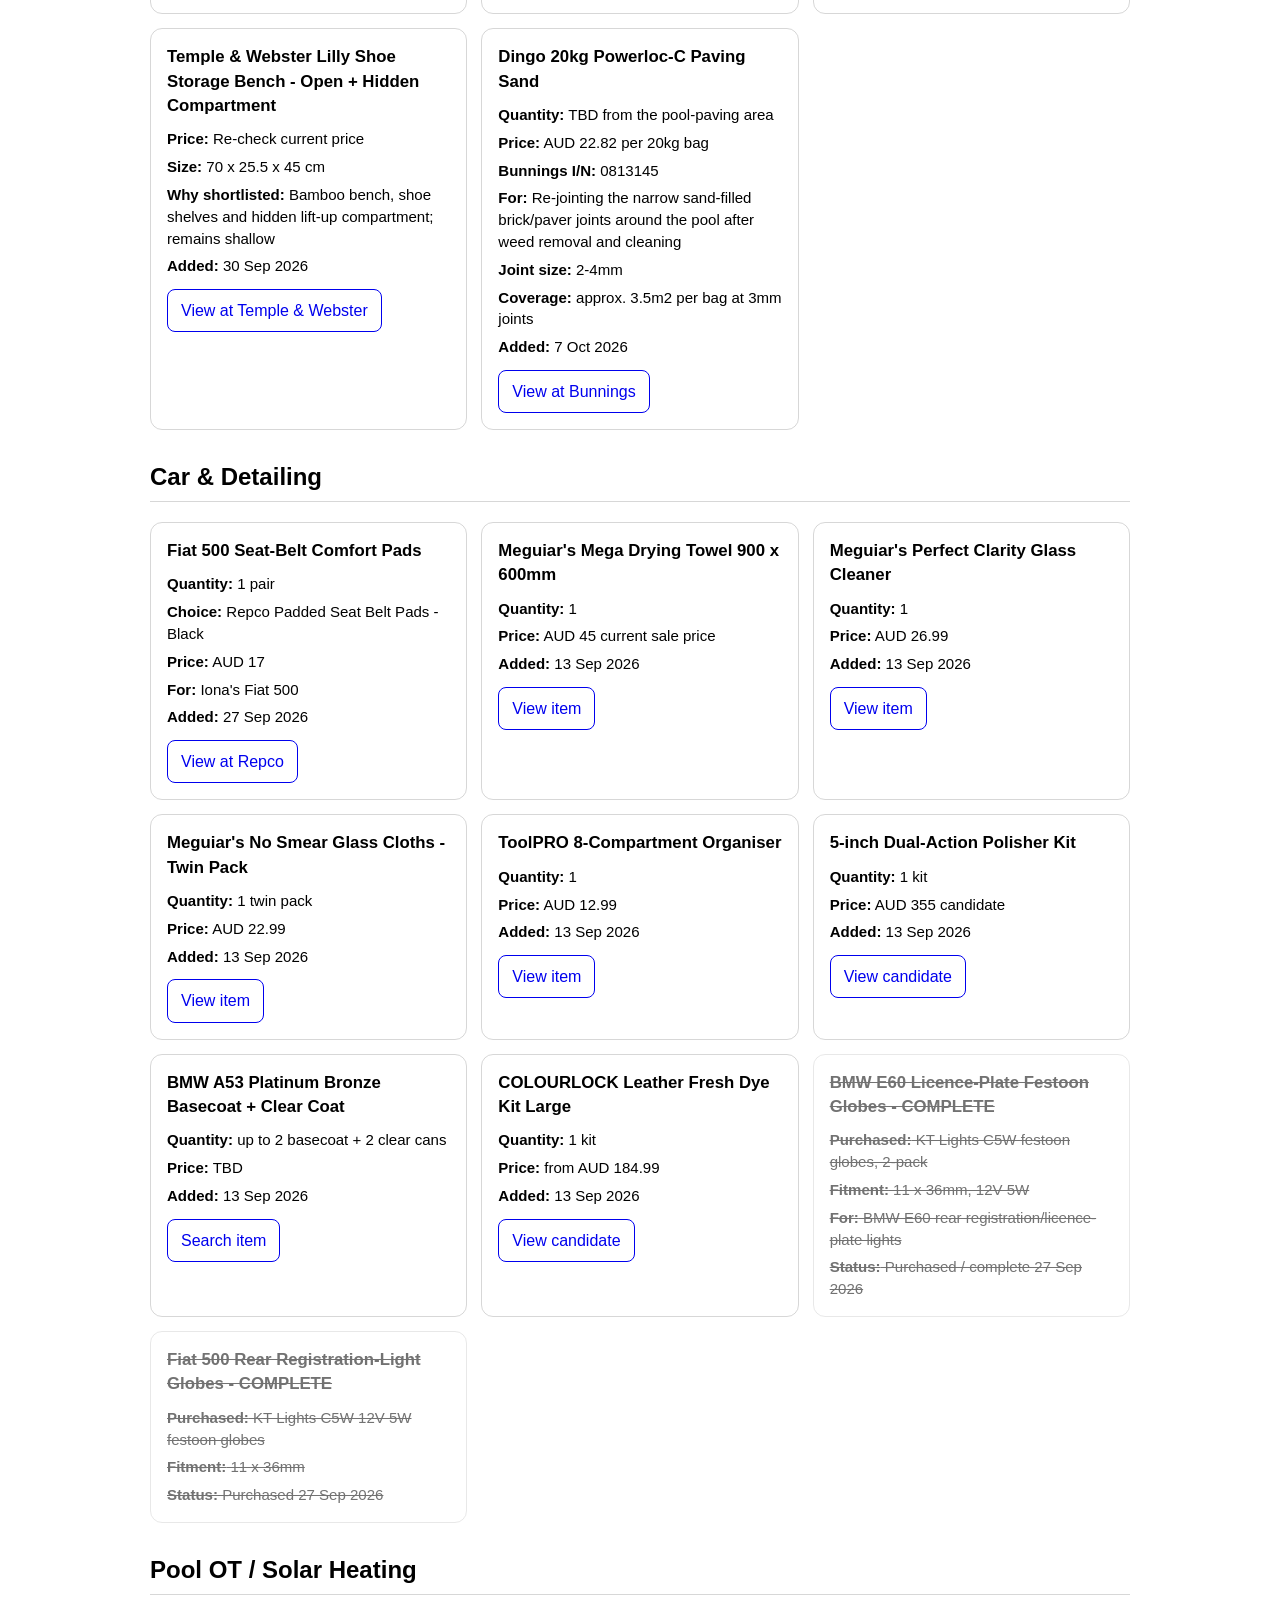
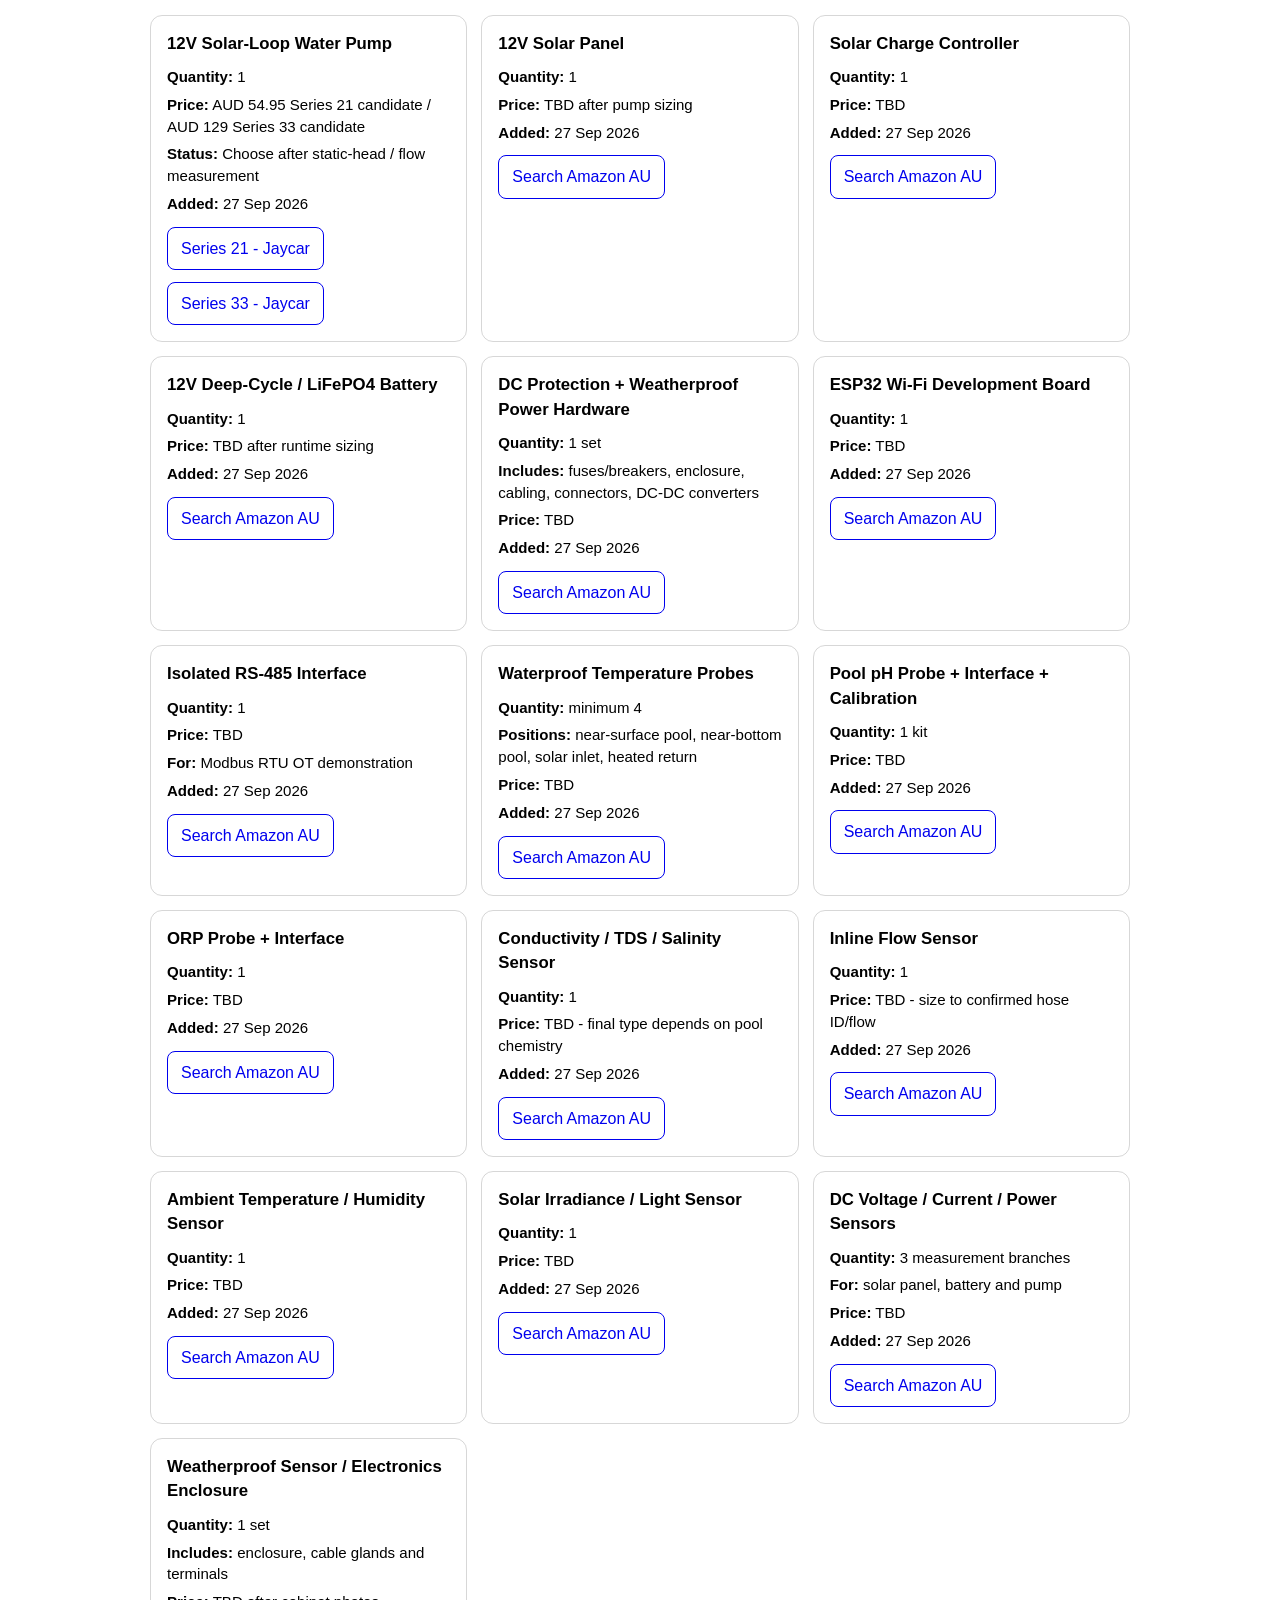
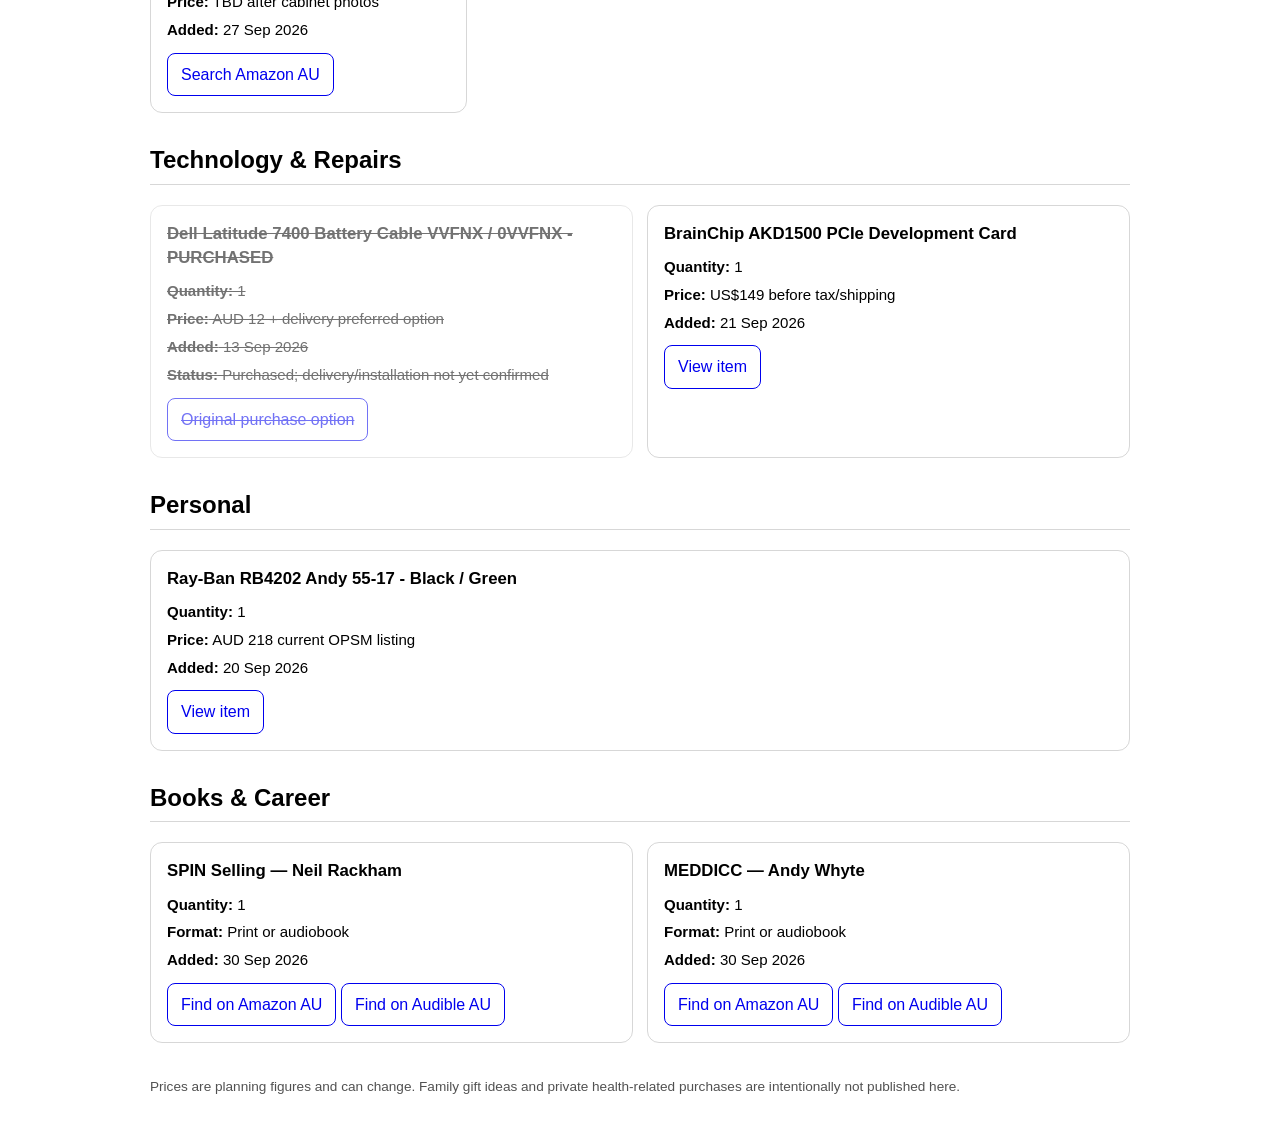
==== commit 0dd7b392: "Reconcile public purchases with Bunnings receipt 8 Oct" ====
--- a/planned-purchases/index.html
+++ b/planned-purchases/index.html
@@ -73,12 +73,12 @@
       <a class="buy" href="https://www.bunnings.com.au/search/products?q=R18HLTR14" target="_blank" rel="noopener">Find at Bunnings</a>
     </article>
 
-    <article class="item purchased"><h3>Ryobi Battery Twin Pack — PURCHASED</h3><div class="meta"><div><strong>Quantity:</strong> 2 batteries</div><div><strong>Price:</strong> Actual amount unconfirmed (previous 8Ah twin candidate AUD 299)</div><div><strong>Purchased:</strong> Reported 9 Oct 2026</div><div><strong>Model:</strong> Verify purchased SKU/capacity</div></div><a class="buy" href="https://www.bunnings.com.au/ryobi-18v-one-high-performance-8-0ah-battery-rb188080x-twin-pack_p0585250" target="_blank" rel="noopener">Earlier candidate</a></article>
-    <article class="item purchased"><h3>Leaf Rake — PURCHASED</h3><div class="meta"><div><strong>Quantity:</strong> 1</div><div><strong>Price:</strong> Unconfirmed (previous Cyclone candidate AUD 41.58)</div><div><strong>Purchased:</strong> Reported 9 Oct 2026</div><div><strong>Model:</strong> Verify exact rake</div></div><a class="buy" href="https://www.bunnings.com.au/cyclone-22t-steel-springback-leaf-rake_p3360946" target="_blank" rel="noopener">Earlier candidate</a></article>
-    <article class="item purchased"><h3>Axe for Logs — PURCHASED</h3><div class="meta"><div><strong>Quantity:</strong> 1</div><div><strong>Price:</strong> Unconfirmed</div><div><strong>Purchased:</strong> Reported 9 Oct 2026</div><div><strong>Model:</strong> Not yet recorded</div></div></article>
-    <article class="item purchased"><h3>Saw — PURCHASED</h3><div class="meta"><div><strong>Quantity:</strong> 1</div><div><strong>Price:</strong> Unconfirmed</div><div><strong>Purchased:</strong> Reported 9 Oct 2026</div><div><strong>Model:</strong> Not yet recorded</div></div></article>
-    <article class="item purchased"><h3>Knee Pads — PURCHASED</h3><div class="meta"><div><strong>Quantity:</strong> 1</div><div><strong>Price:</strong> Unconfirmed</div><div><strong>Purchased:</strong> Reported 9 Oct 2026</div><div><strong>Model:</strong> Not yet recorded</div></div></article>
-    <article class="item purchased"><h3>Leaf Scooper — PURCHASED</h3><div class="meta"><div><strong>Quantity:</strong> 1</div><div><strong>Price:</strong> Unconfirmed</div><div><strong>Purchased:</strong> Reported 9 Oct 2026</div><div><strong>Model:</strong> Not yet recorded</div></div></article>
+    <article class="item purchased"><h3>Ryobi HP 18V 8.0Ah Twin Battery Pack RB188080X — PURCHASED</h3><div class="meta"><div><strong>Quantity:</strong> 2 batteries</div><div><strong>Actual price:</strong> AUD 299.00</div><div><strong>Purchased:</strong> 8 Oct 2026</div><div><strong>Receipt:</strong> Bunnings Erina North</div></div><a class="buy" href="https://www.bunnings.com.au/ryobi-18v-one-high-performance-8-0ah-battery-rb188080x-twin-pack_p0585250" target="_blank" rel="noopener">View at Bunnings</a></article>
+    <article class="item purchased"><h3>Cyclone 16T Landscape Timber Rake — PURCHASED</h3><div class="meta"><div><strong>Quantity:</strong> 1</div><div><strong>Actual price:</strong> AUD 40.85</div><div><strong>Purchased:</strong> 8 Oct 2026</div><div><strong>Receipt:</strong> Bunnings Erina North</div></div></article>
+    <article class="item purchased"><h3>Trojan 680g Splitter/Glass Hatchet — PURCHASED</h3><div class="meta"><div><strong>Quantity:</strong> 1</div><div><strong>Actual price:</strong> AUD 27.35</div><div><strong>Purchased:</strong> 8 Oct 2026</div><div><strong>Receipt:</strong> Bunnings Erina North</div></div></article>
+    <article class="item purchased"><h3>Saxon 530mm Bow Saw BW43-480 — PURCHASED</h3><div class="meta"><div><strong>Quantity:</strong> 1</div><div><strong>Actual price:</strong> AUD 8.00</div><div><strong>Purchased:</strong> 8 Oct 2026</div><div><strong>Receipt:</strong> Bunnings Erina North</div></div></article>
+    <article class="item purchased"><h3>Trojan Garden Knee Pads — PURCHASED</h3><div class="meta"><div><strong>Quantity:</strong> 1</div><div><strong>Actual price:</strong> AUD 17.66</div><div><strong>Purchased:</strong> 8 Oct 2026</div><div><strong>Receipt:</strong> Bunnings Erina North</div></div></article>
+    <article class="item purchased"><h3>Saxon Leaf Scoops 2-piece — PURCHASED</h3><div class="meta"><div><strong>Quantity:</strong> 1 set (2 pieces)</div><div><strong>Actual price:</strong> AUD 9.33</div><div><strong>Purchased:</strong> 8 Oct 2026</div><div><strong>Receipt:</strong> Bunnings Erina North</div></div></article>
     <article class="item">
       <h3>Richgro 70L Natural Pinebark Mulch</h3>
       <div class="meta">
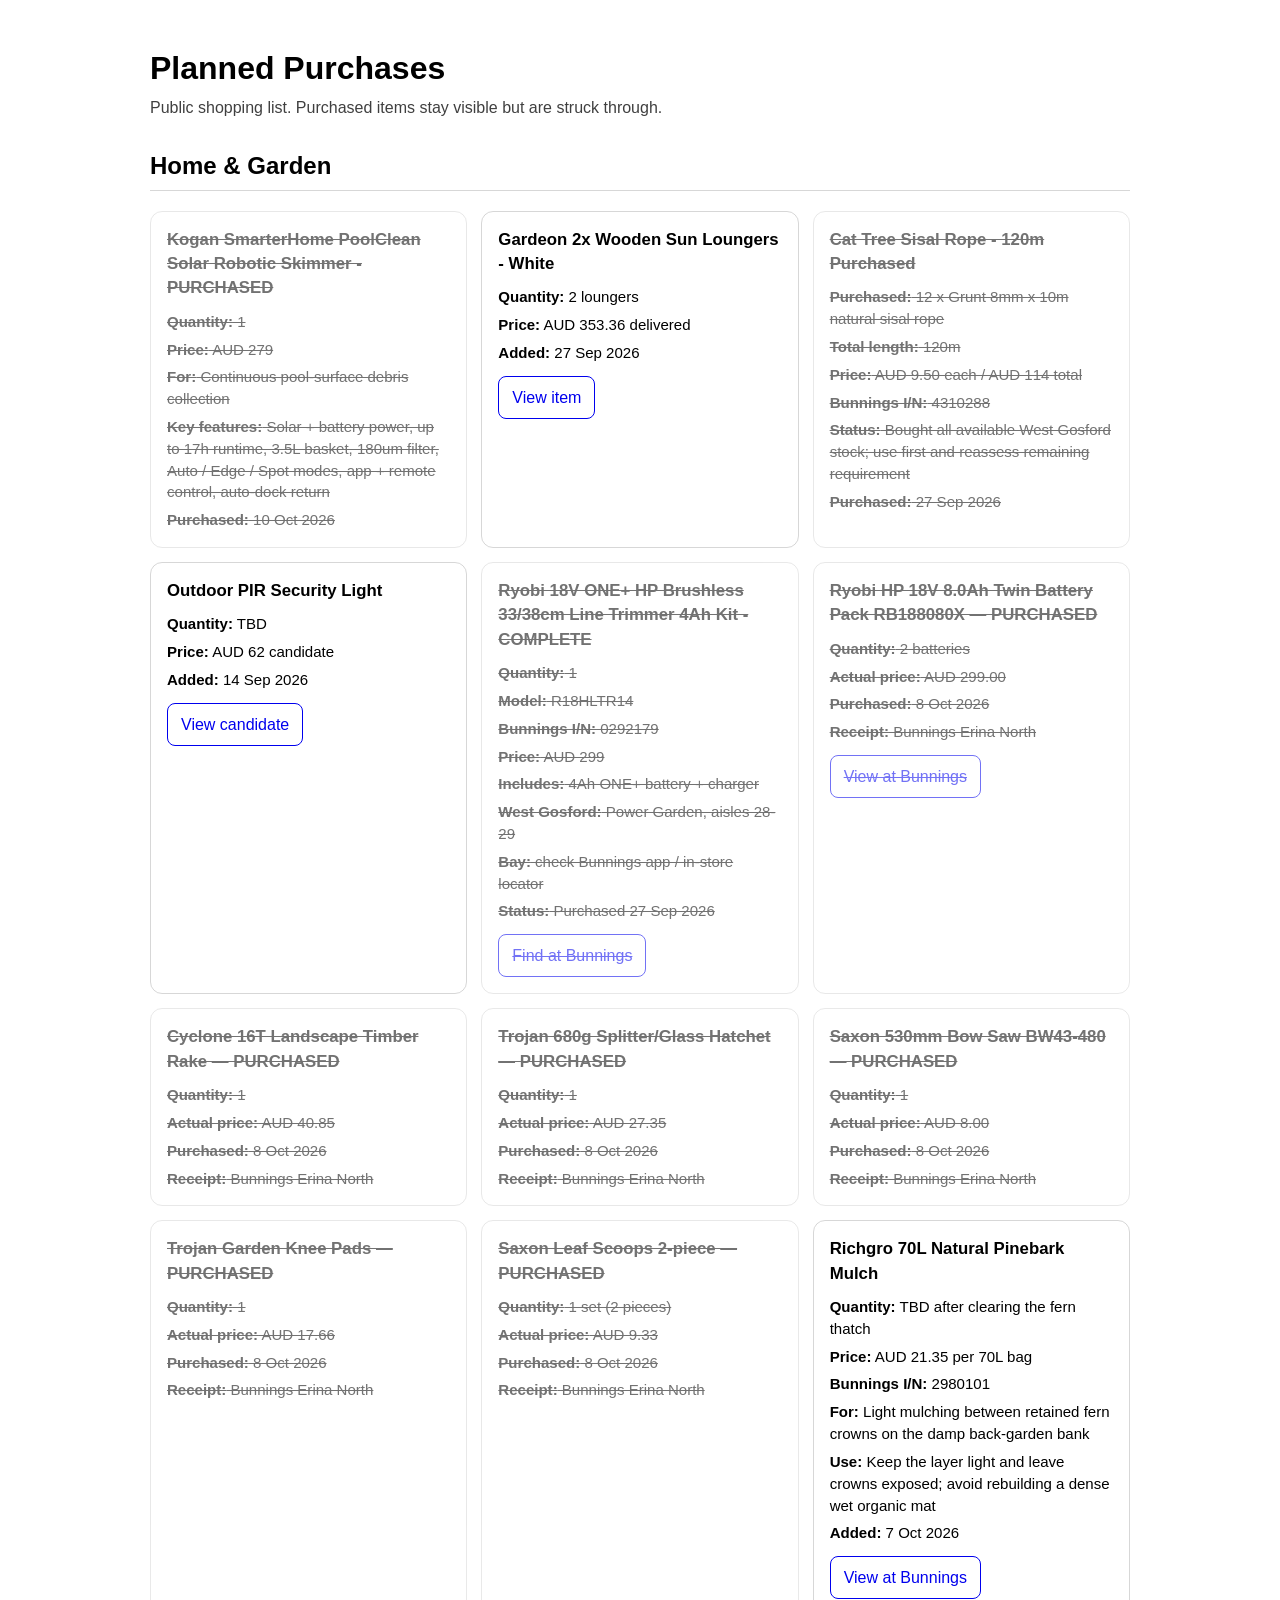
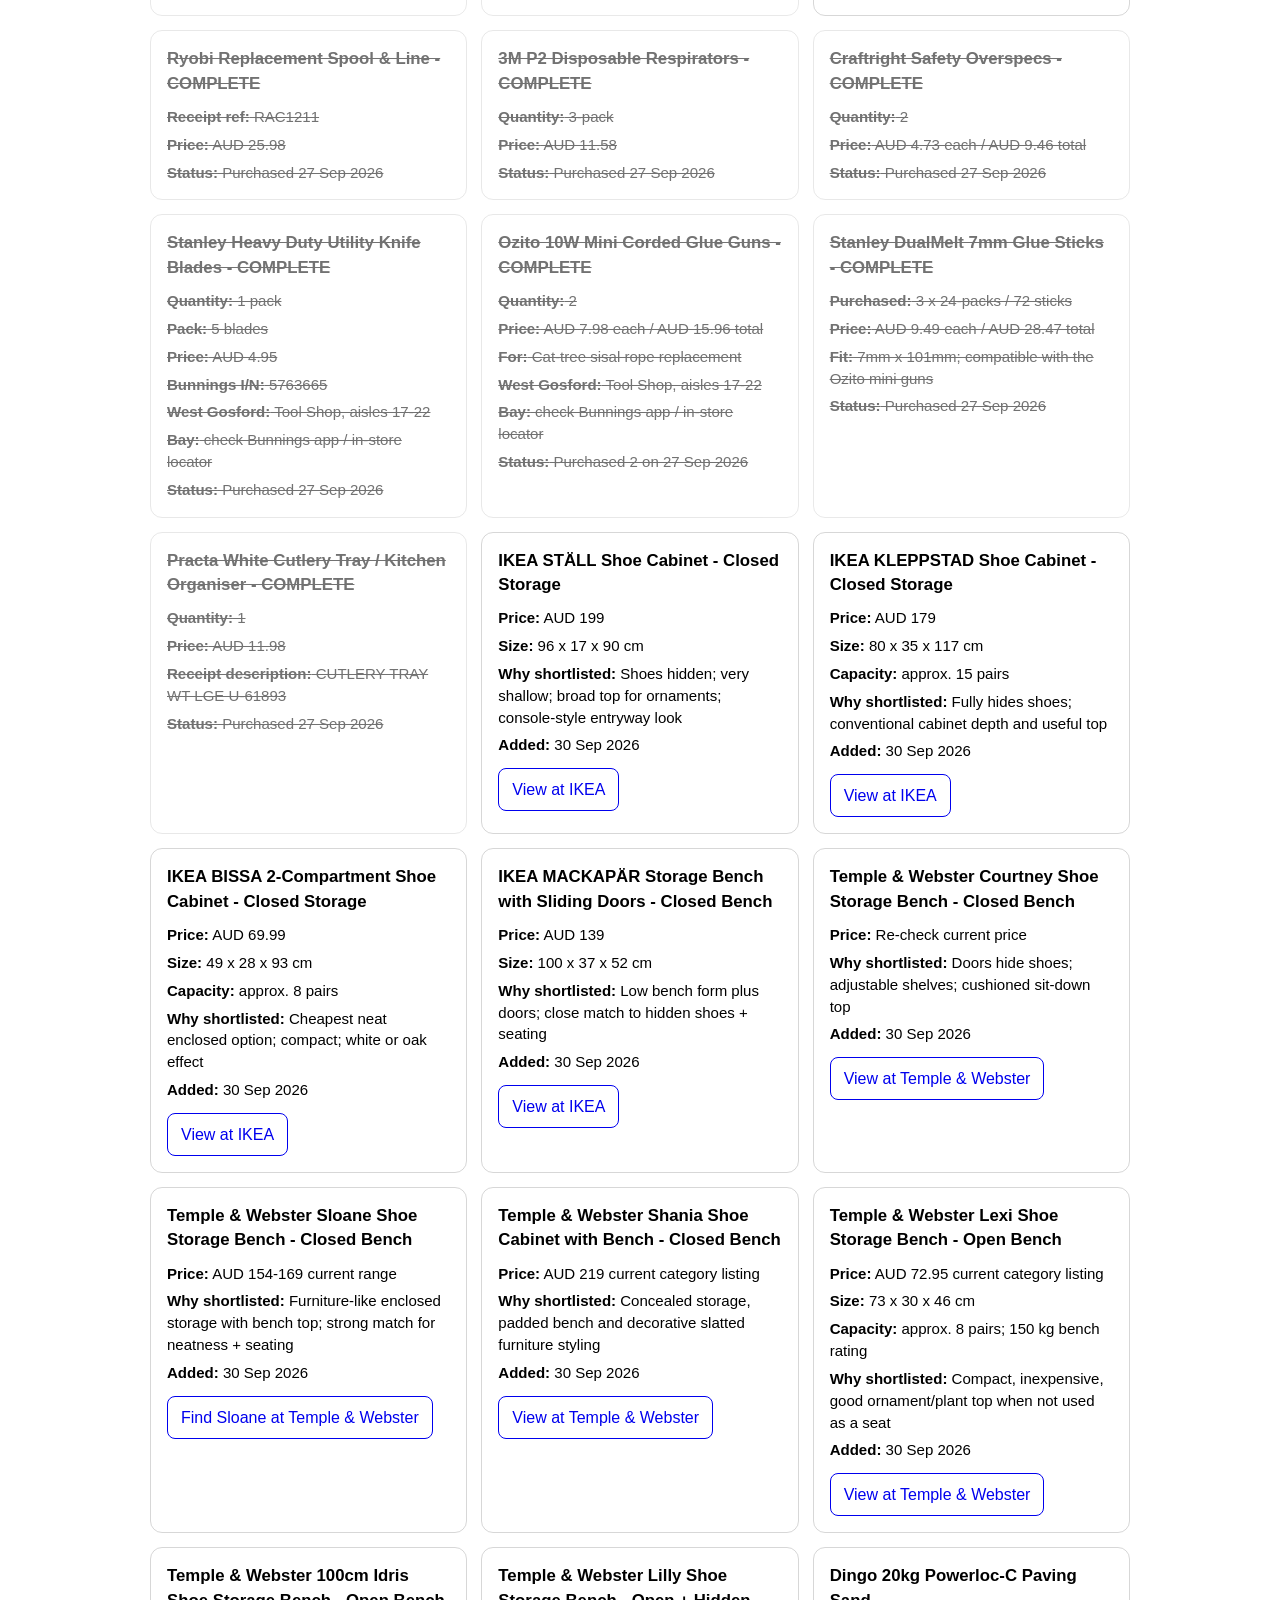
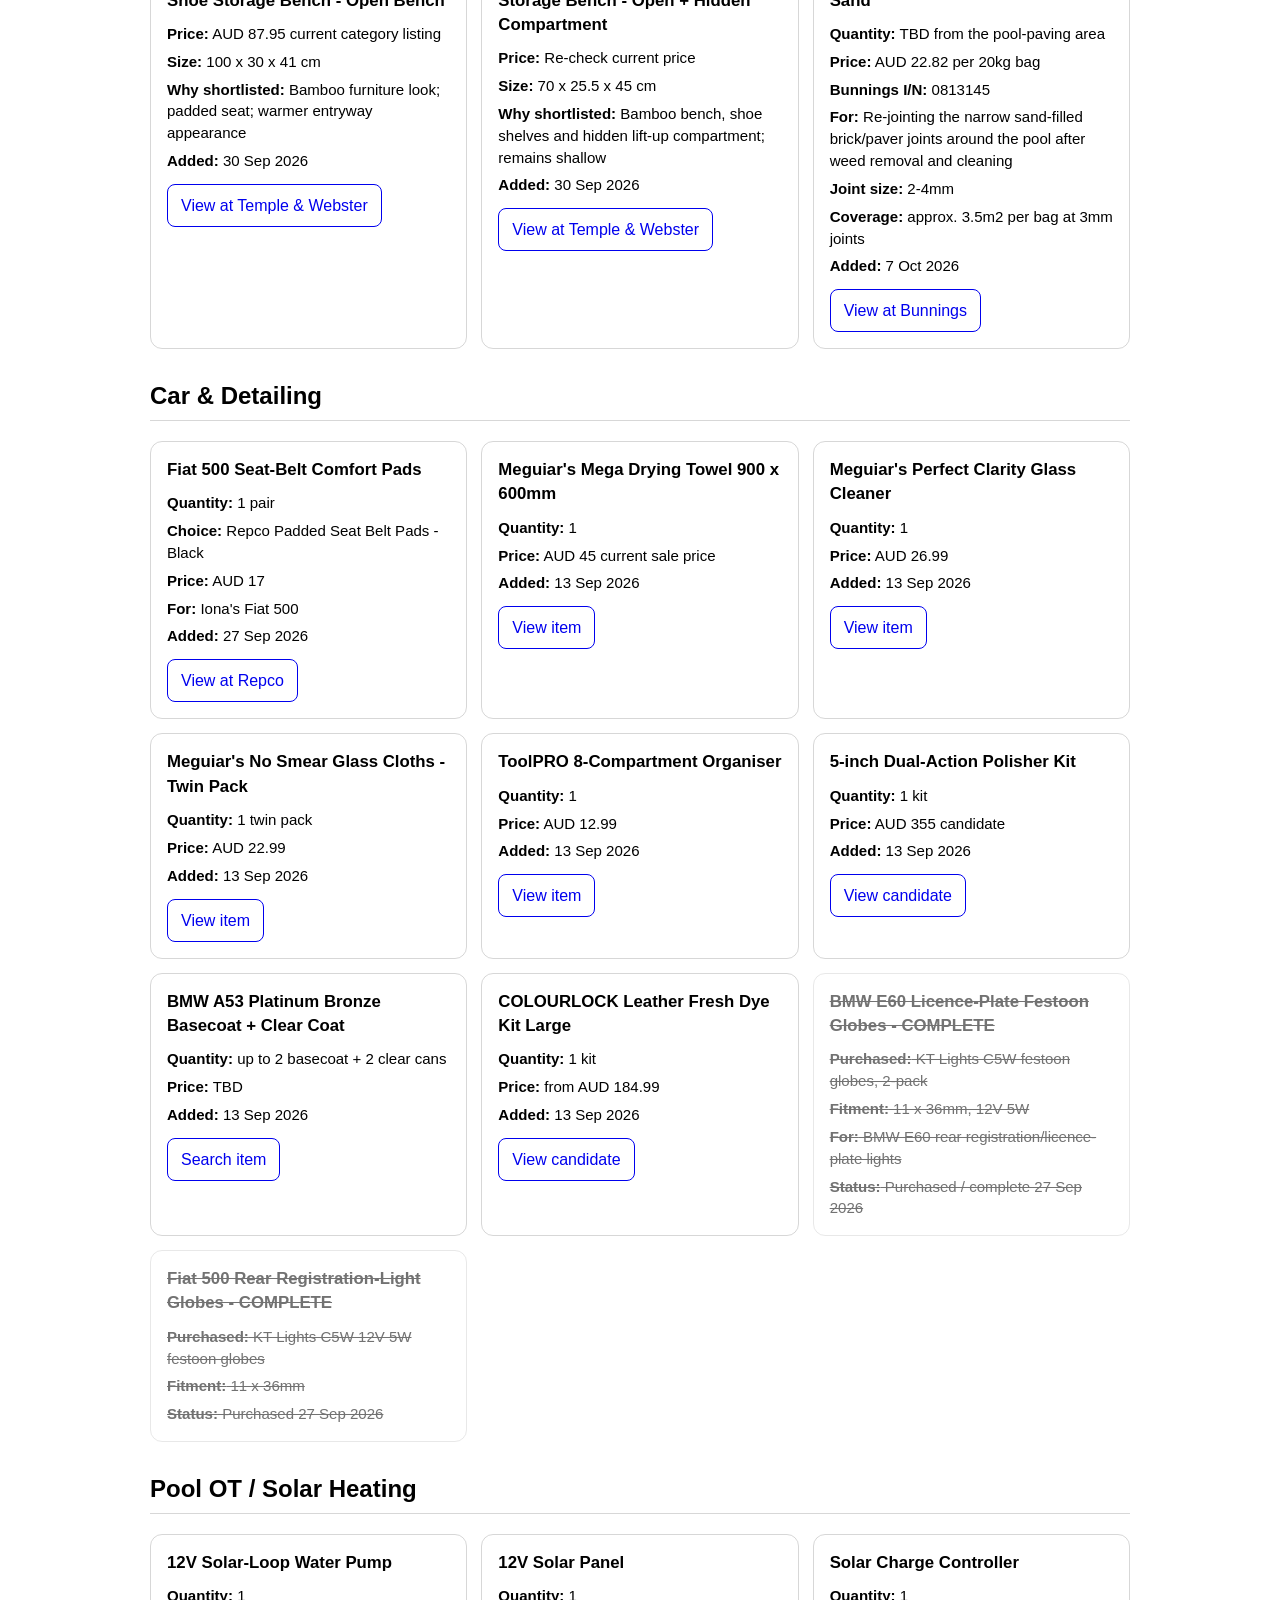
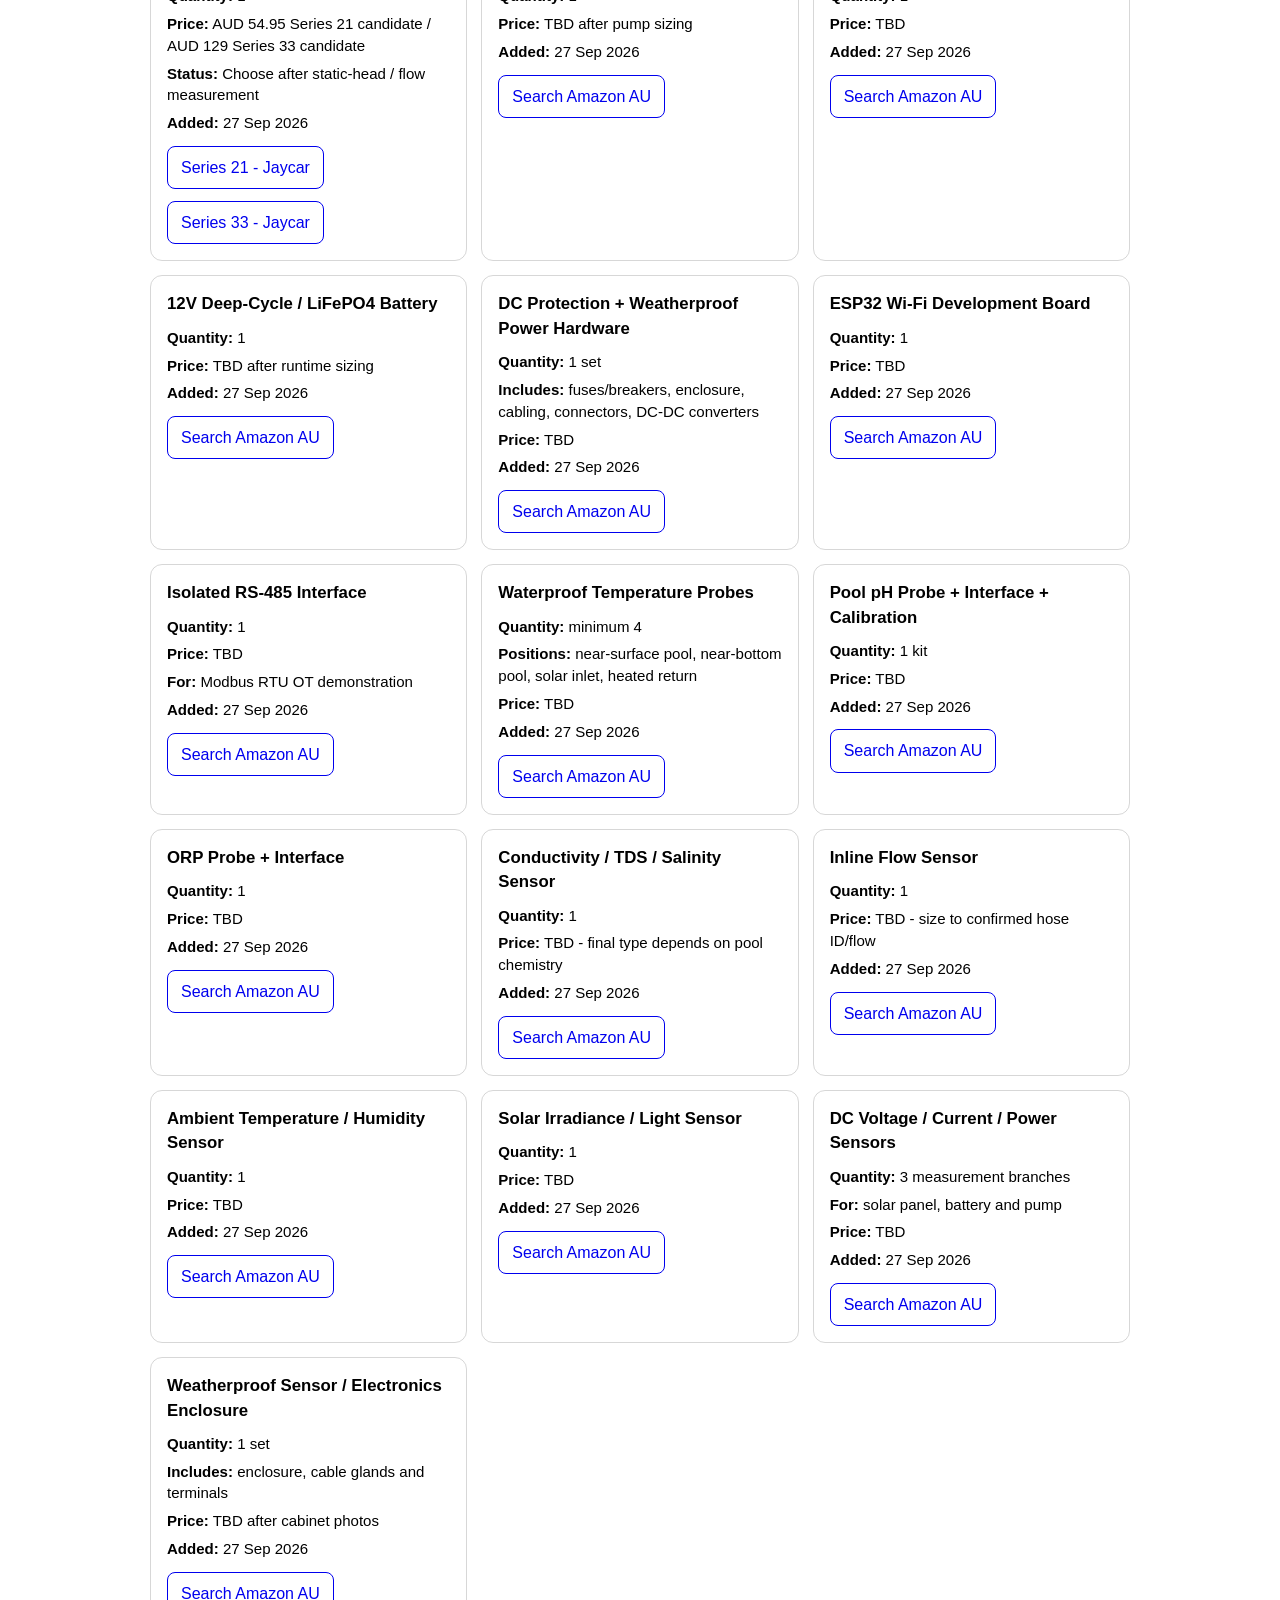
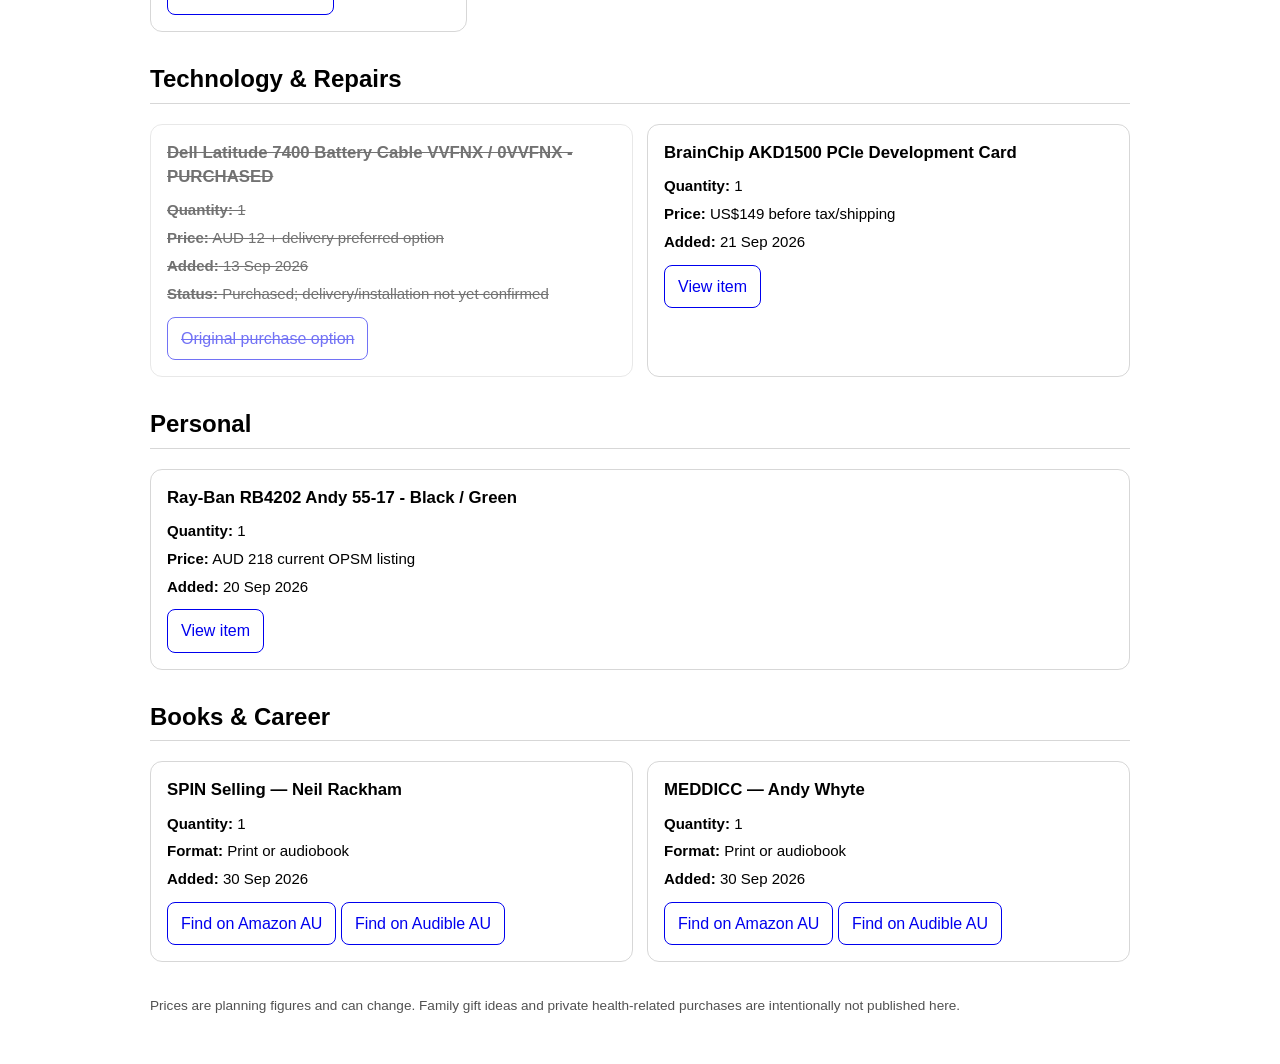
==== commit 55ba34f3: "Record Kogan solar pool skimmer purchase" ====
--- a/planned-purchases/index.html
+++ b/planned-purchases/index.html
@@ -26,6 +26,17 @@
 
   <h2 class="section">Home & Garden</h2>
   <div class="grid">
+    <article class="item purchased">
+      <h3>Kogan SmarterHome PoolClean Solar Robotic Skimmer - PURCHASED</h3>
+      <div class="meta">
+        <div><strong>Quantity:</strong> 1</div>
+        <div><strong>Price:</strong> AUD 279</div>
+        <div><strong>For:</strong> Continuous pool-surface debris collection</div>
+        <div><strong>Key features:</strong> Solar + battery power, up to 17h runtime, 3.5L basket, 180um filter, Auto / Edge / Spot modes, app + remote control, auto-dock return</div>
+        <div><strong>Purchased:</strong> 10 Oct 2026</div>
+      </div>
+    </article>
+
     <article class="item">
       <h3>Gardeon 2x Wooden Sun Loungers - White</h3>
       <div class="meta">
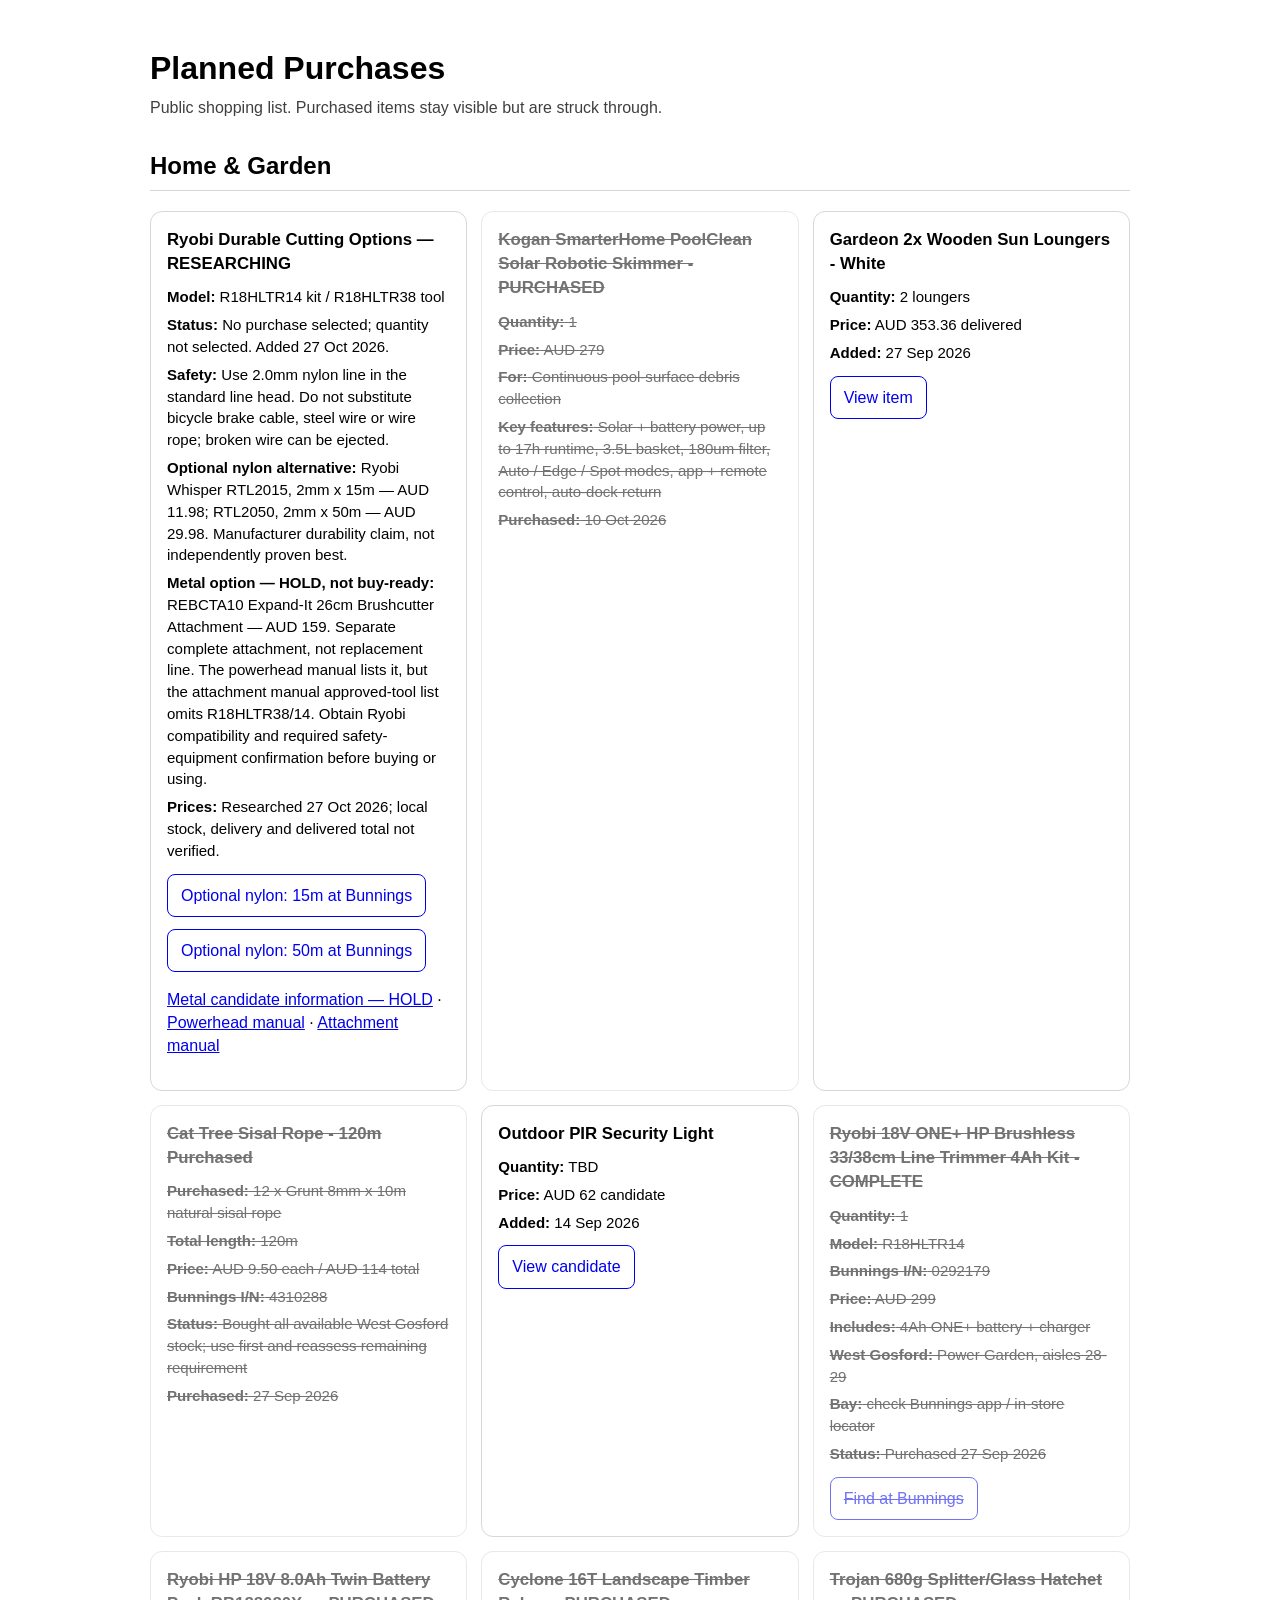
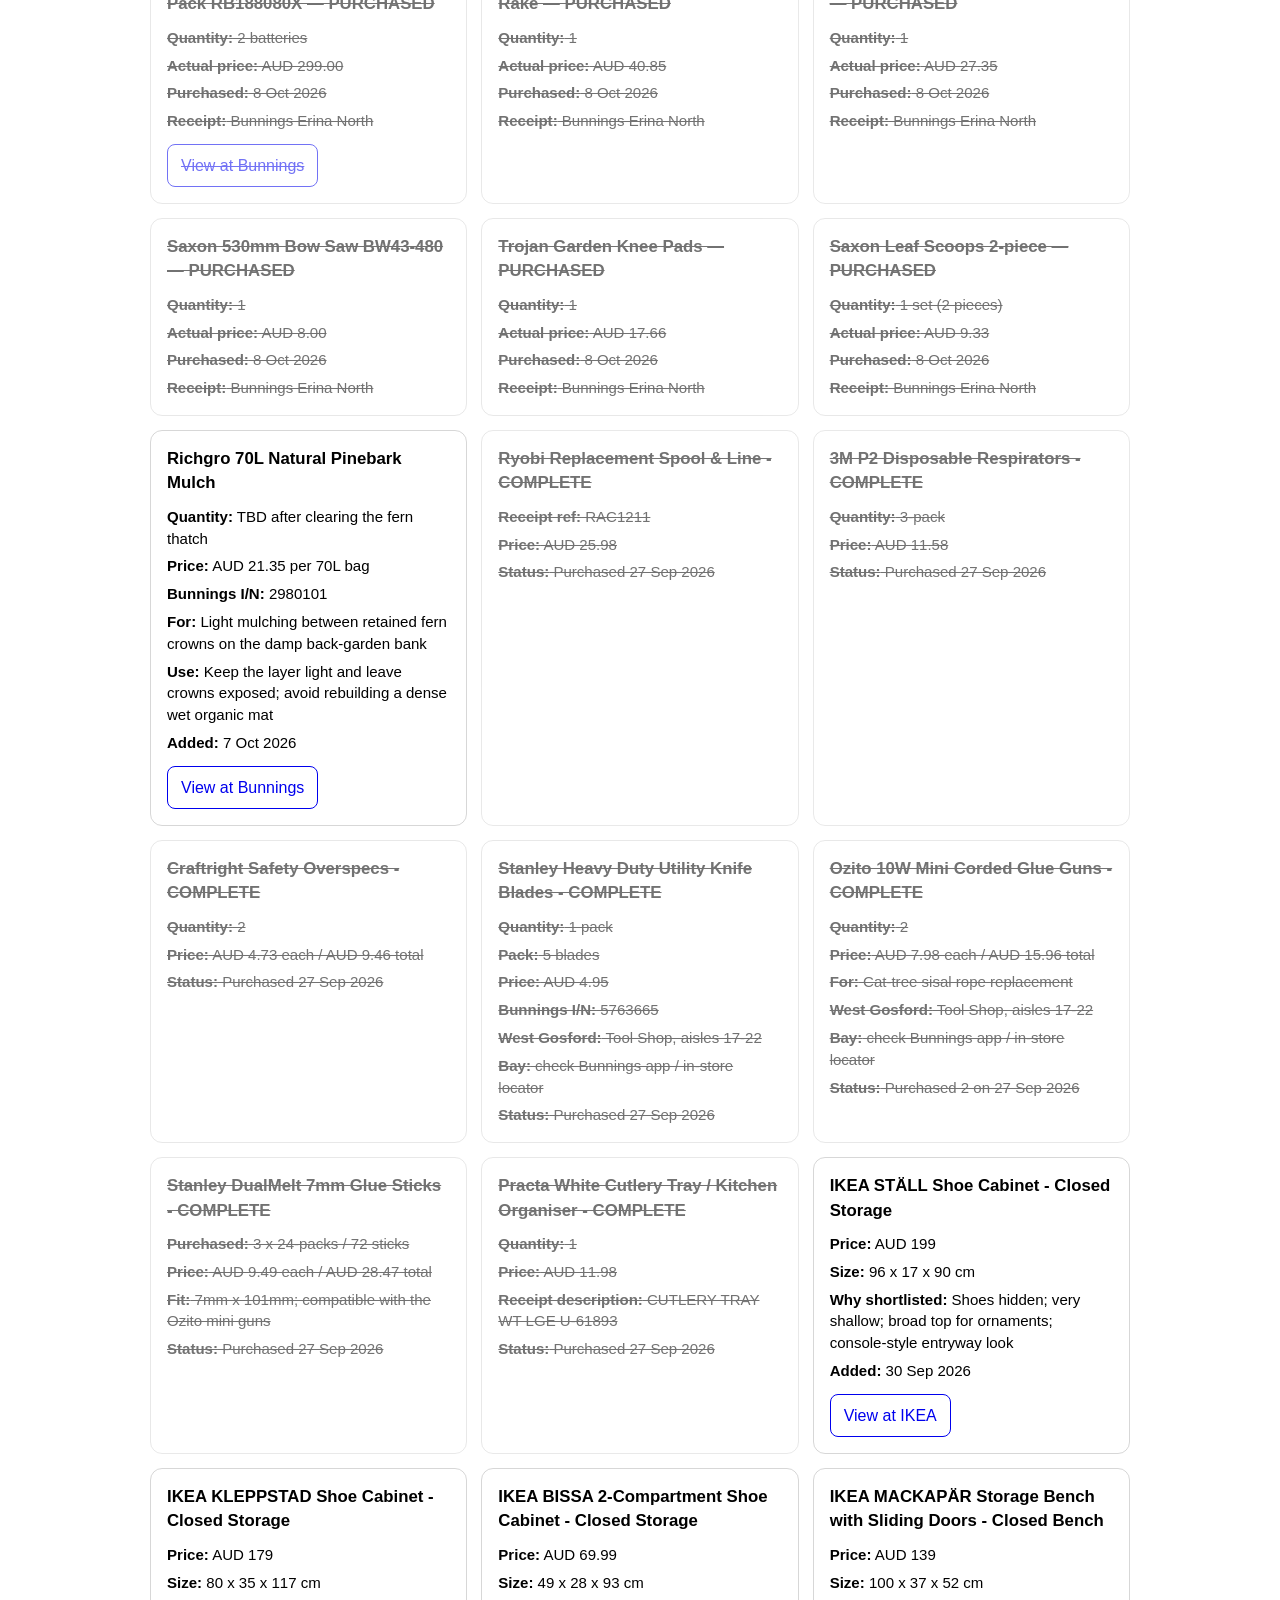
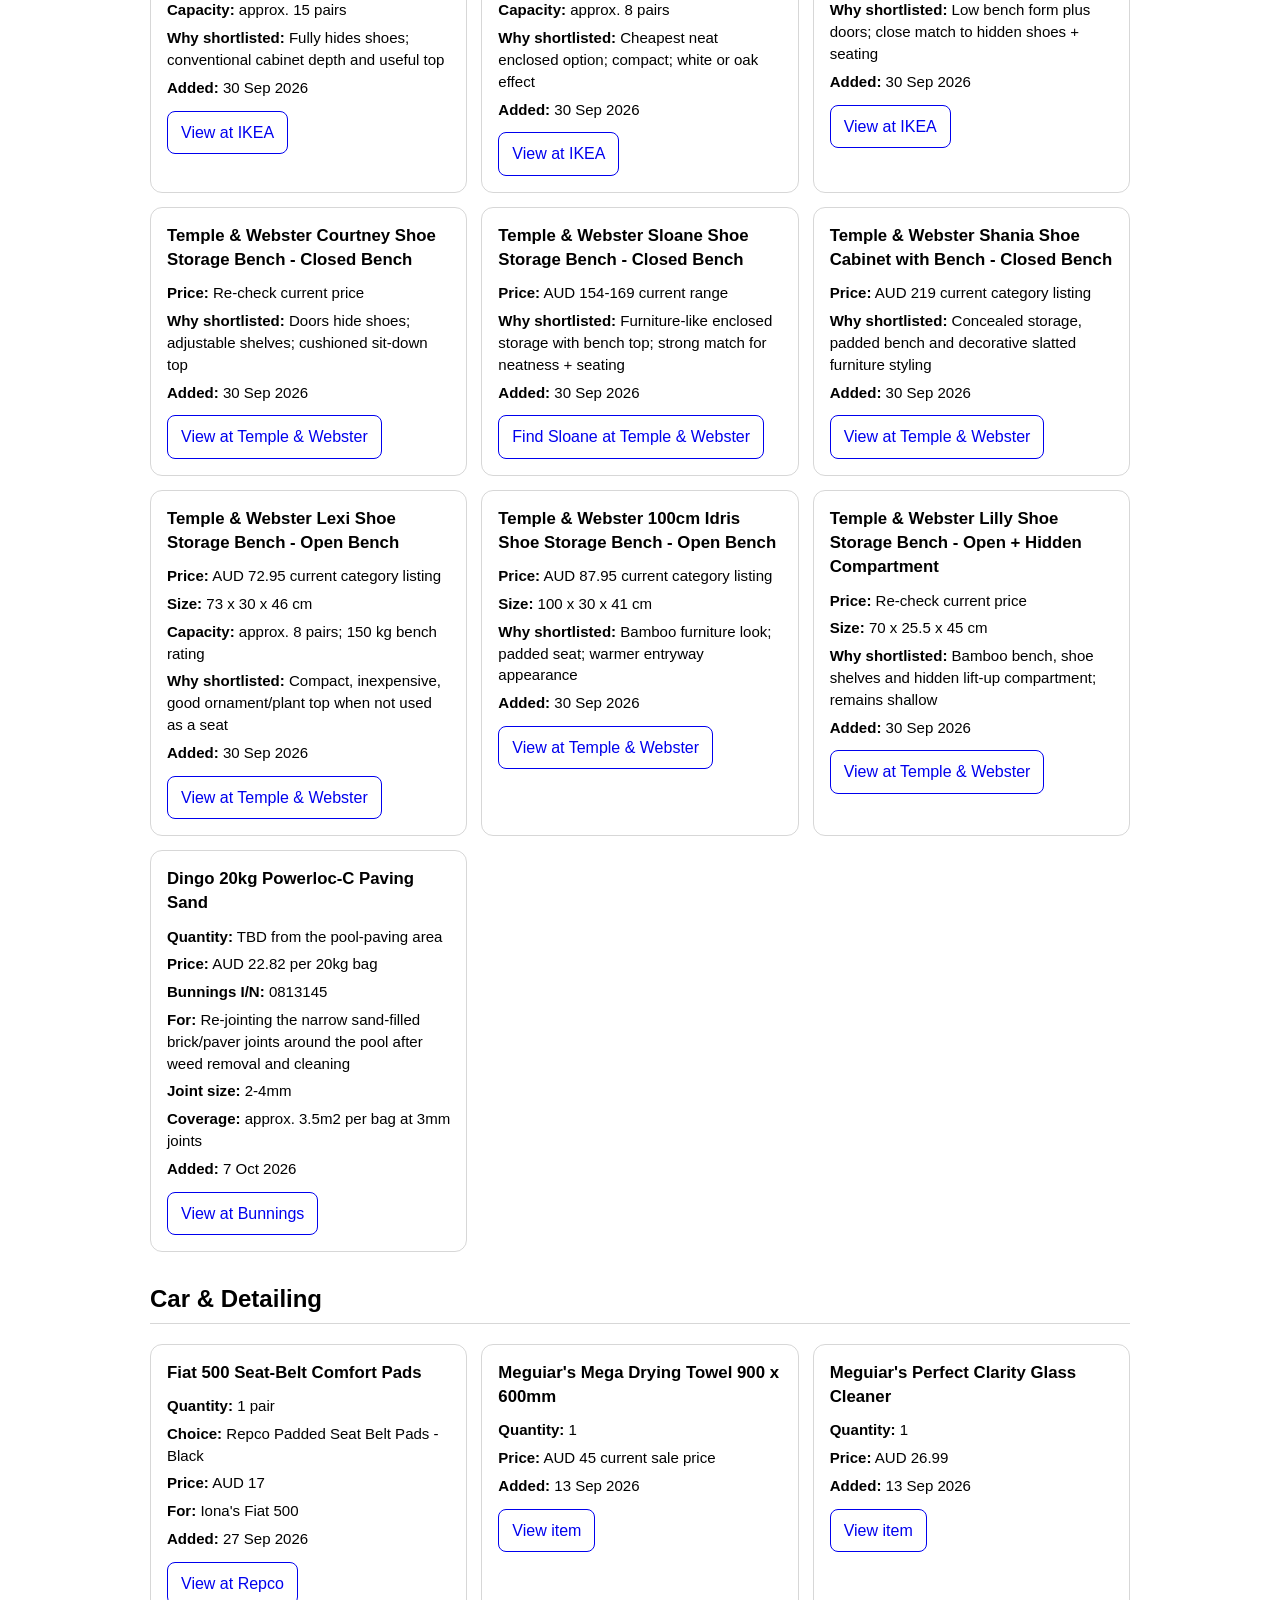
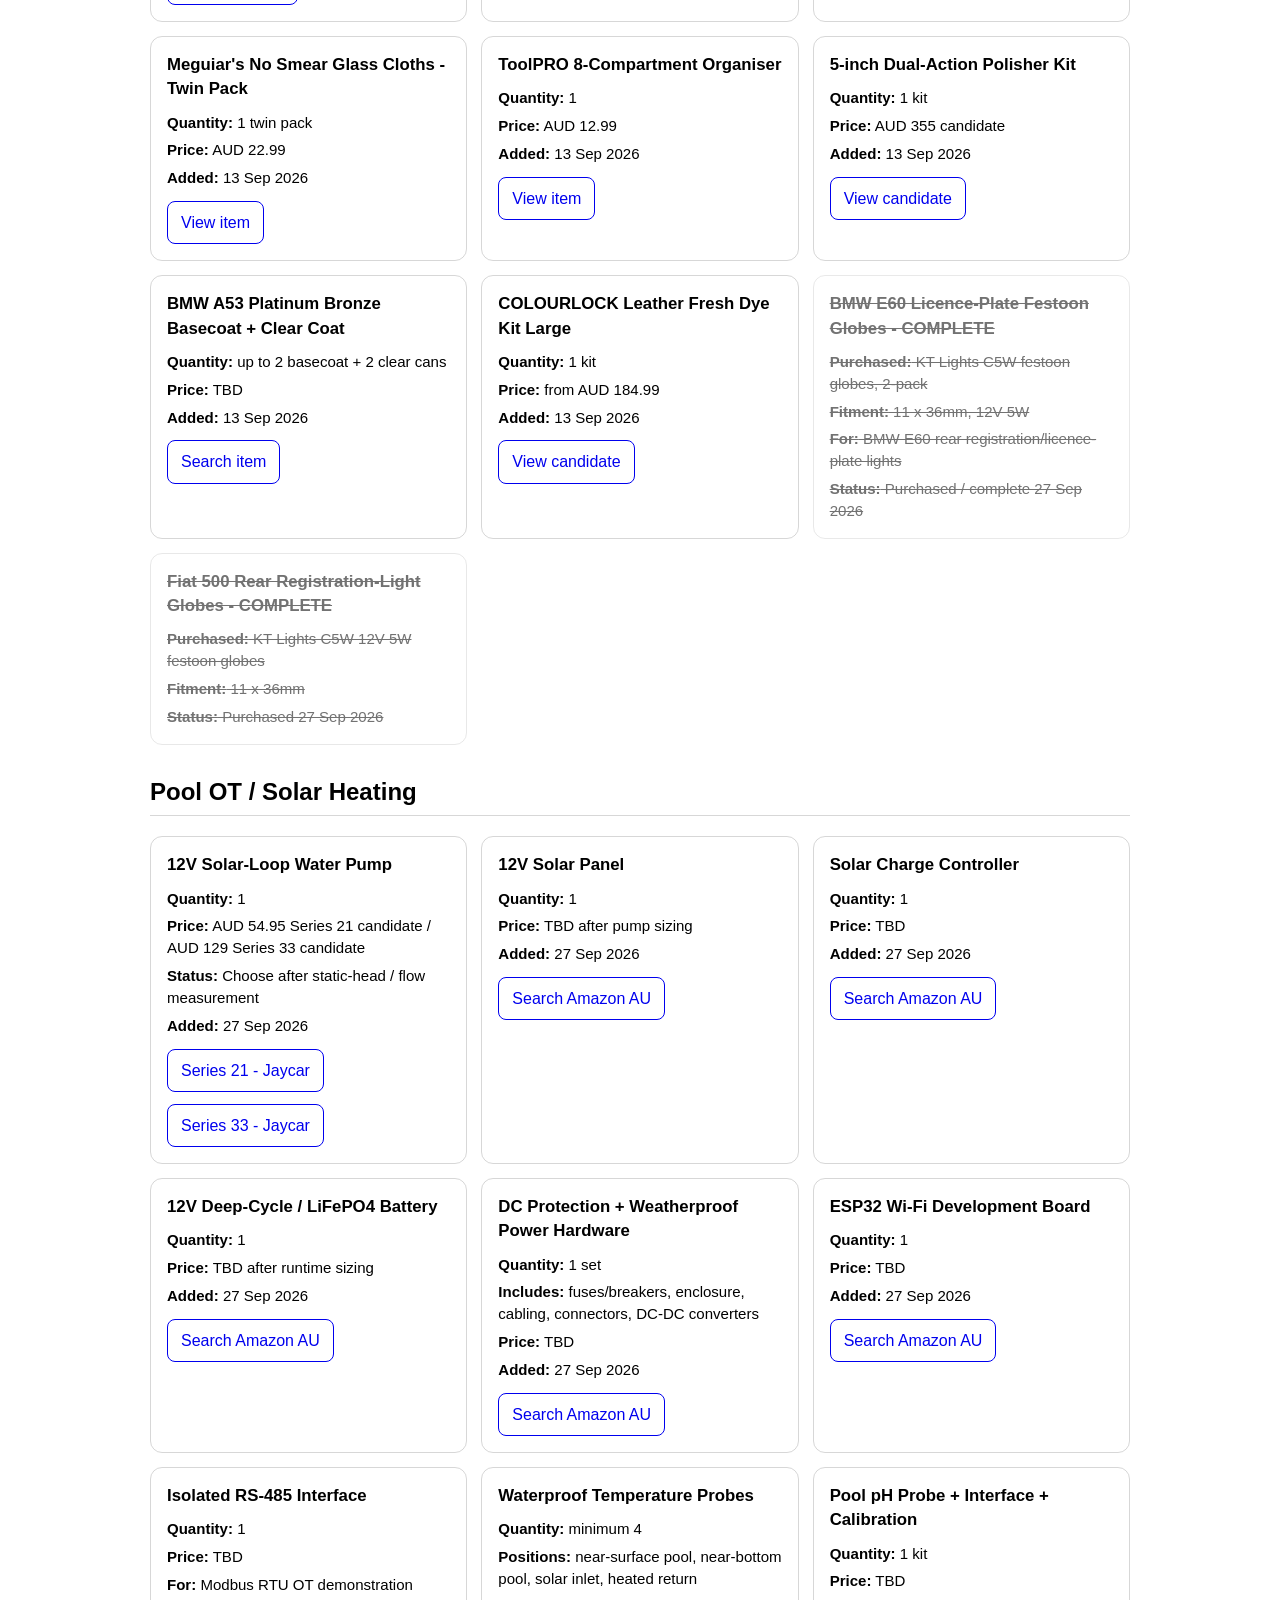
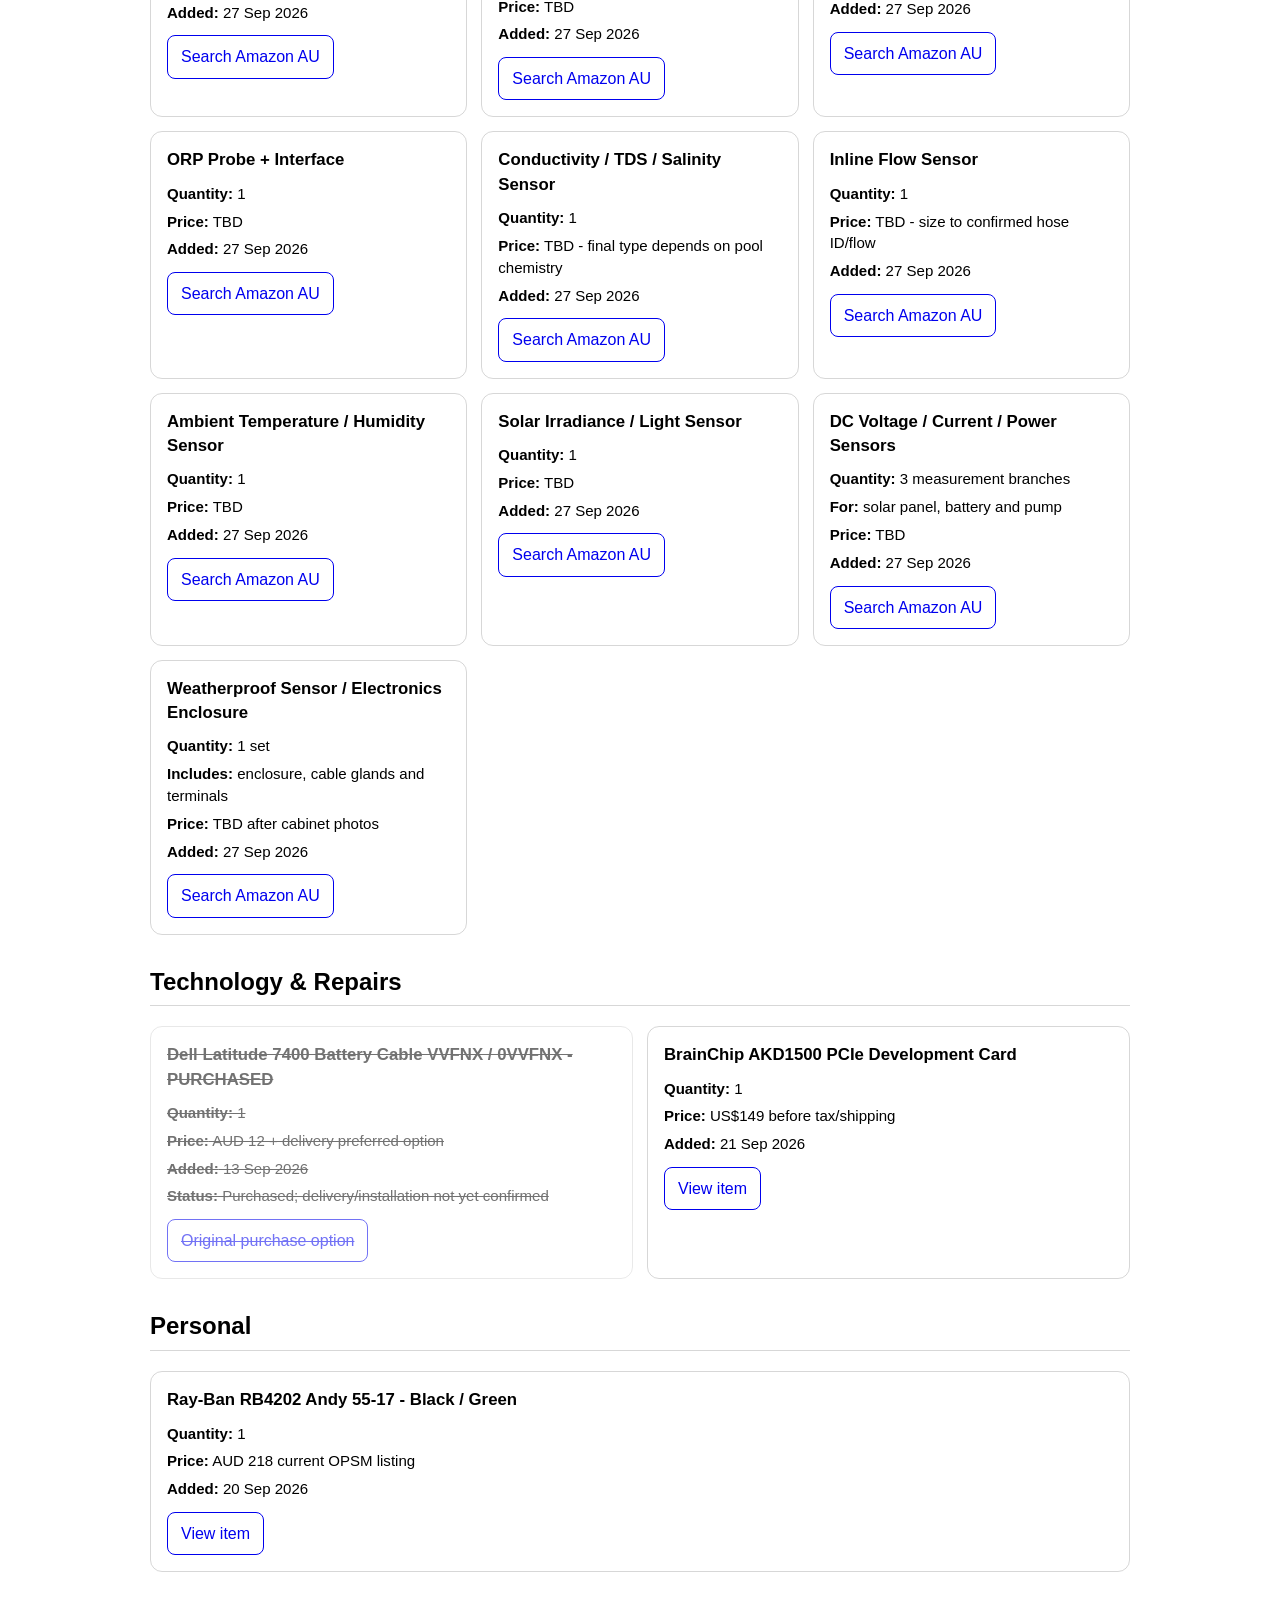
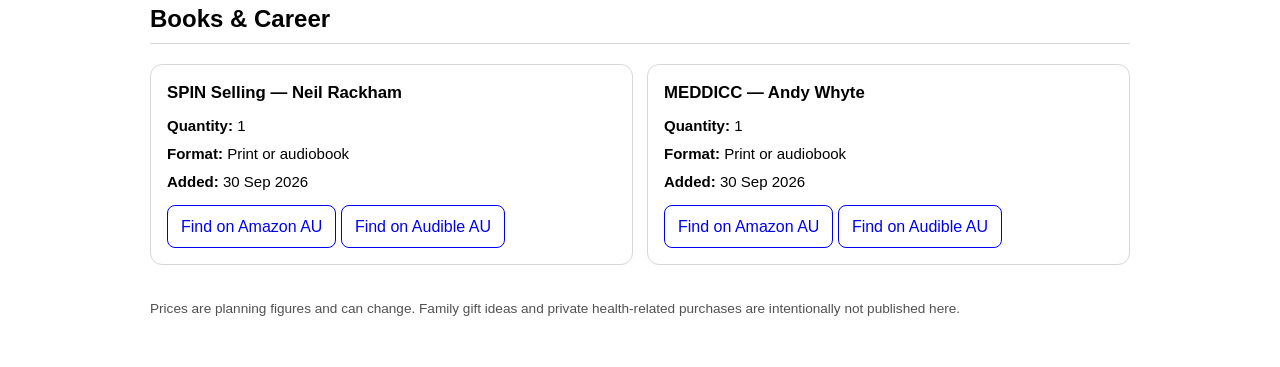
==== commit 4c525c36: "Add researched Ryobi options with metal compatibility hold" ====
--- a/planned-purchases/index.html
+++ b/planned-purchases/index.html
@@ -26,6 +26,21 @@
 
   <h2 class="section">Home & Garden</h2>
   <div class="grid">
+    <article class="item" id="ryobi-cutting-options">
+      <h3>Ryobi Durable Cutting Options — RESEARCHING</h3>
+      <div class="meta">
+        <div><strong>Model:</strong> R18HLTR14 kit / R18HLTR38 tool</div>
+        <div><strong>Status:</strong> No purchase selected; quantity not selected. Added 27 Oct 2026.</div>
+        <div><strong>Safety:</strong> Use 2.0mm nylon line in the standard line head. Do not substitute bicycle brake cable, steel wire or wire rope; broken wire can be ejected.</div>
+        <div><strong>Optional nylon alternative:</strong> Ryobi Whisper RTL2015, 2mm x 15m — AUD 11.98; RTL2050, 2mm x 50m — AUD 29.98. Manufacturer durability claim, not independently proven best.</div>
+        <div><strong>Metal option — HOLD, not buy-ready:</strong> REBCTA10 Expand-It 26cm Brushcutter Attachment — AUD 159. Separate complete attachment, not replacement line. The powerhead manual lists it, but the attachment manual approved-tool list omits R18HLTR38/14. Obtain Ryobi compatibility and required safety-equipment confirmation before buying or using.</div>
+        <div><strong>Prices:</strong> Researched 27 Oct 2026; local stock, delivery and delivered total not verified.</div>
+      </div>
+      <a class="buy" href="https://www.bunnings.com.au/ryobi-2mm-x-15m-whisper-series-trimming-line_p0743376" target="_blank" rel="noopener">Optional nylon: 15m at Bunnings</a>
+      <a class="buy" href="https://www.bunnings.com.au/ryobi-2mm-x-50m-whisper-series-trimming-line_p0743372" target="_blank" rel="noopener">Optional nylon: 50m at Bunnings</a>
+      <p><a href="https://www.ryobi.com.au/products/brushcutters/expand-it-26cm-brushcutter-attachment" target="_blank" rel="noopener">Metal candidate information — HOLD</a> · <a href="https://www.ryobi.com.au/manuals/10446/r18hltr38_r18hltr14---user-manual.pdf" target="_blank" rel="noopener">Powerhead manual</a> · <a href="https://www.ryobi.com.au/manuals/38026/961479131-02_rebcta10_um_anz_v2_print.pdf" target="_blank" rel="noopener">Attachment manual</a></p>
+    </article>
+
     <article class="item purchased">
       <h3>Kogan SmarterHome PoolClean Solar Robotic Skimmer - PURCHASED</h3>
       <div class="meta">
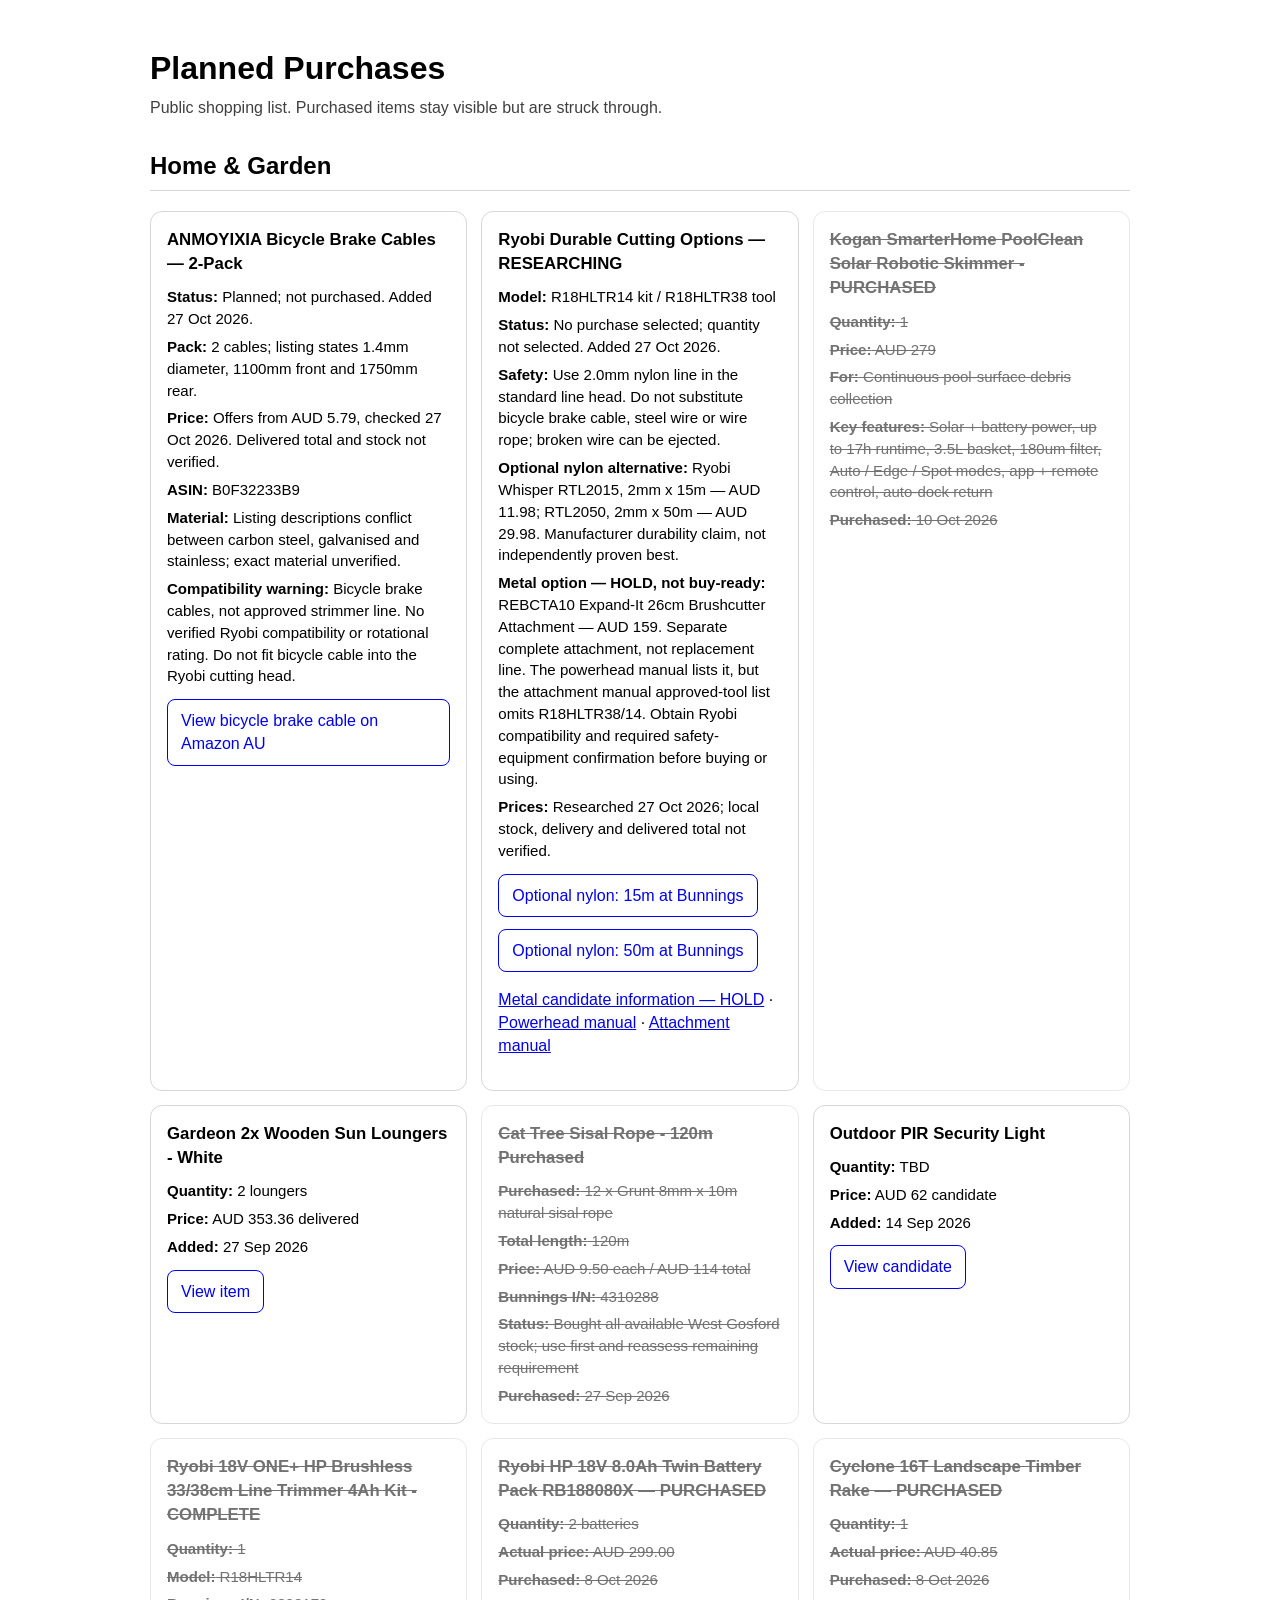
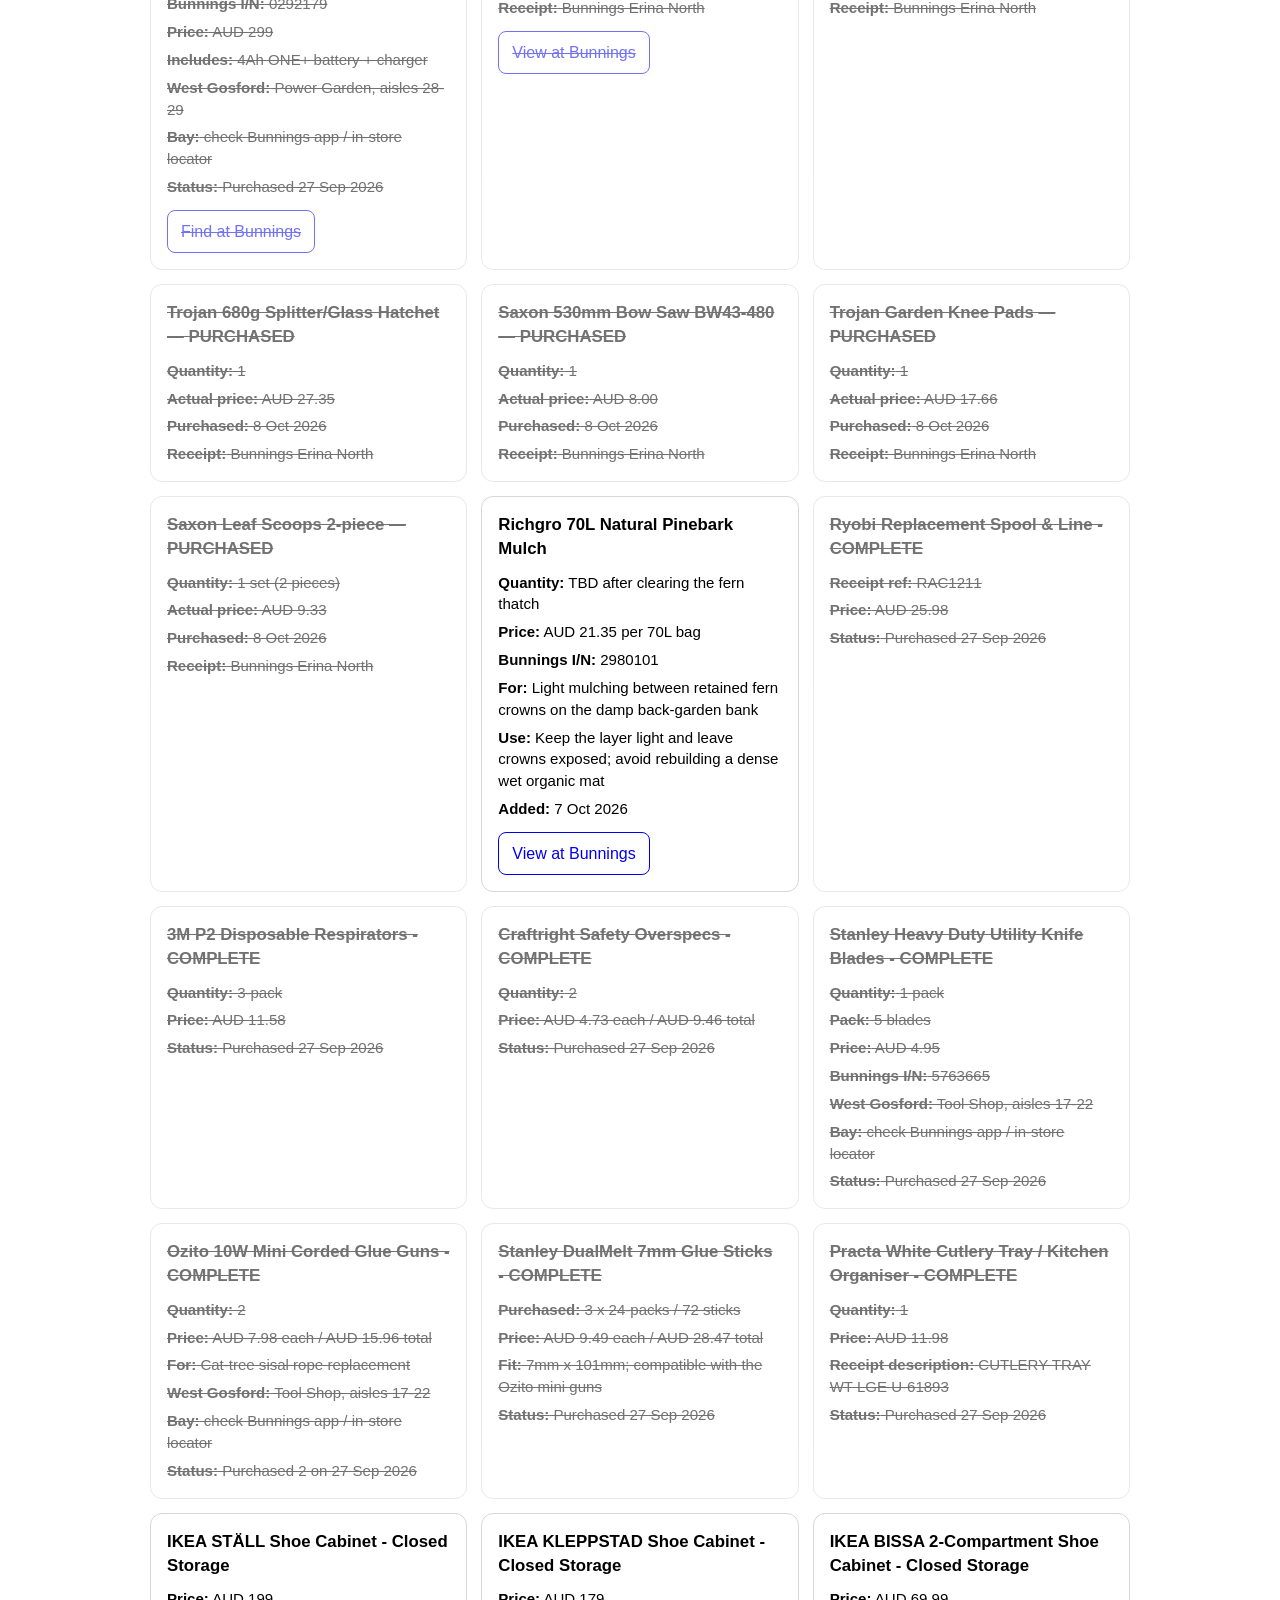
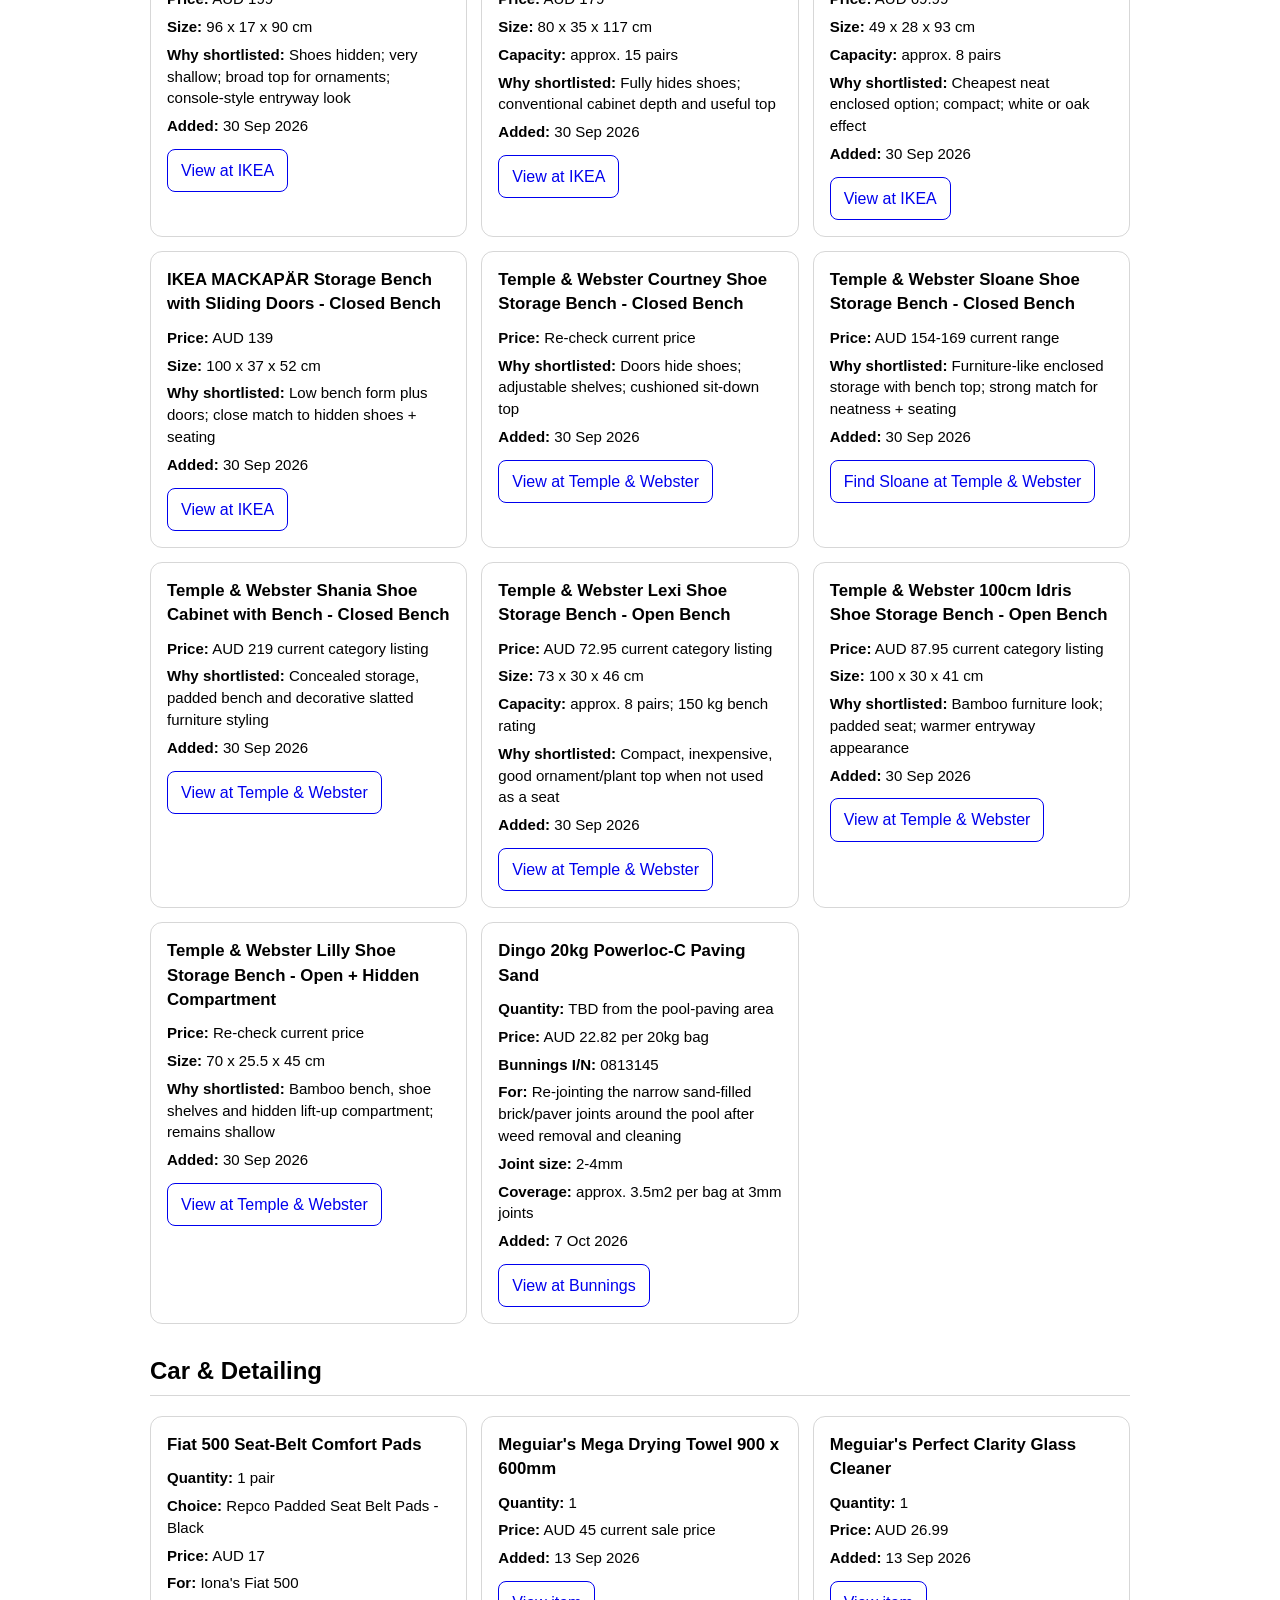
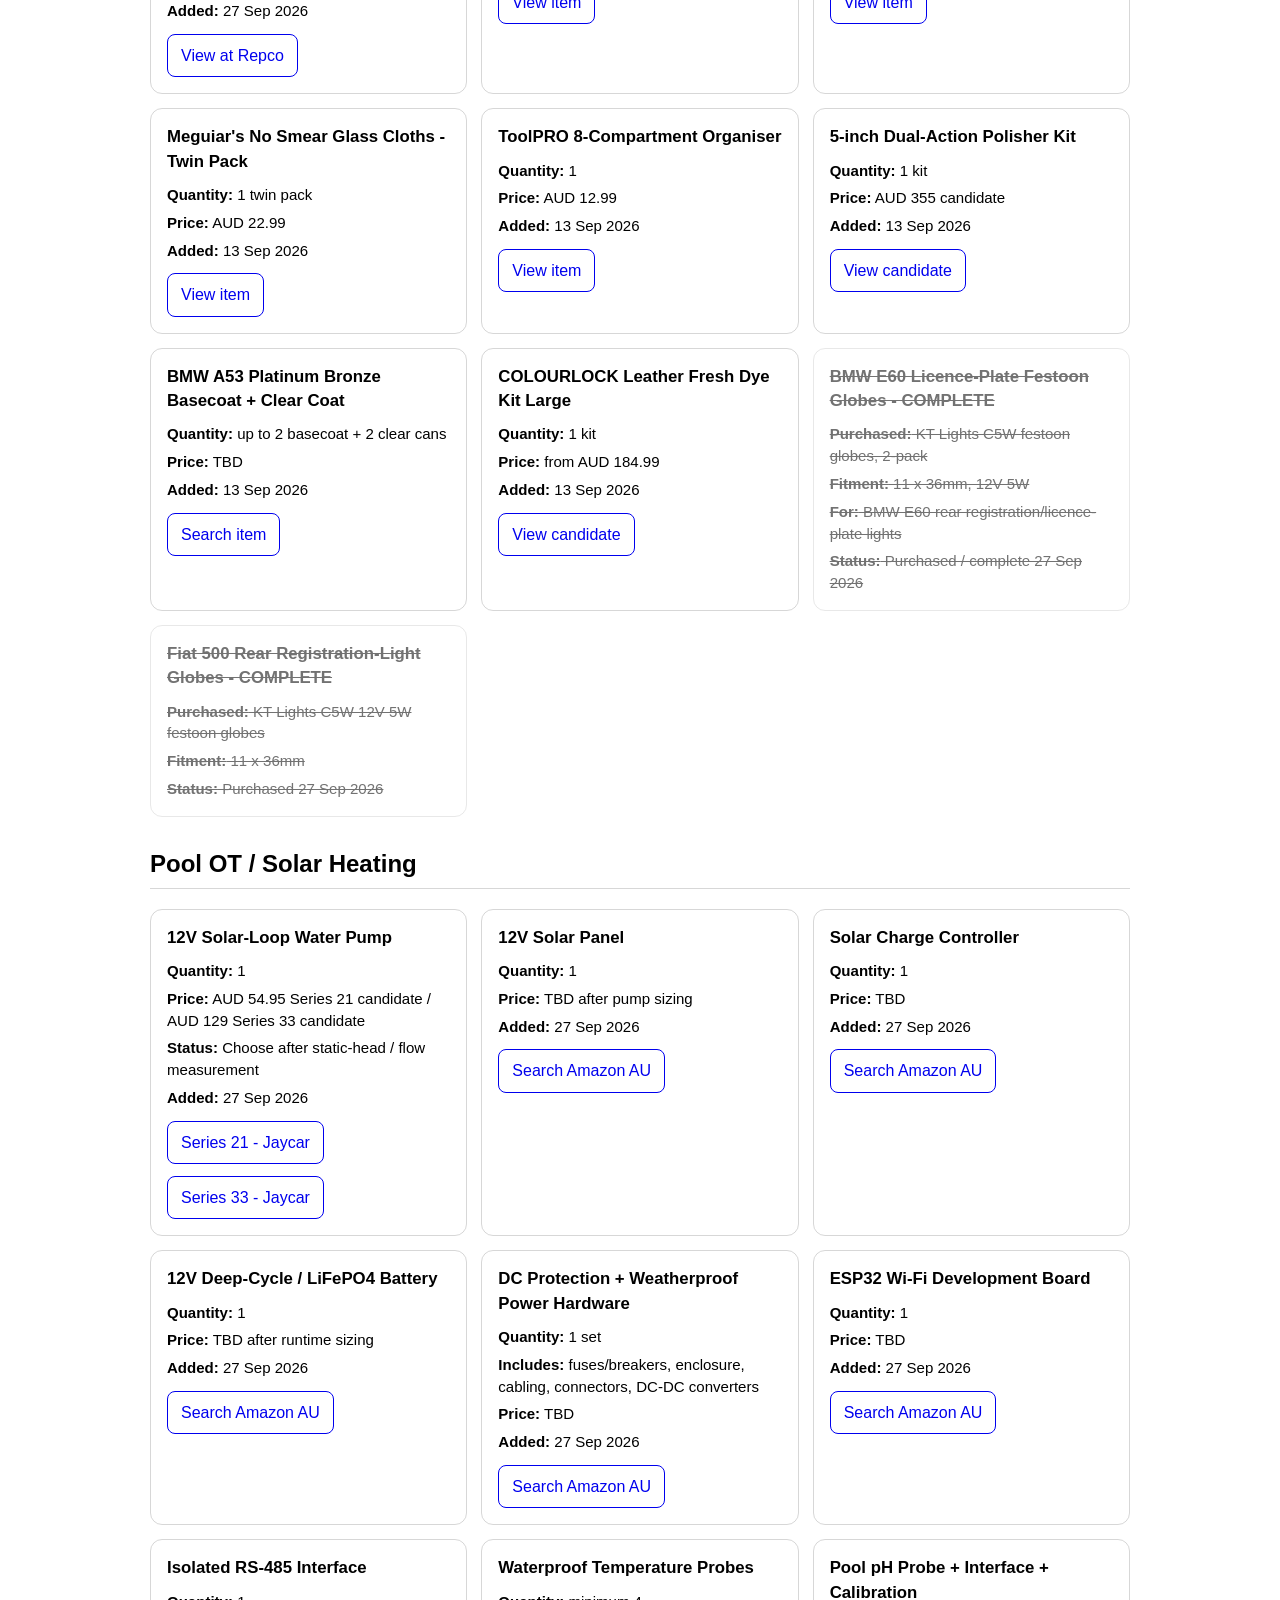
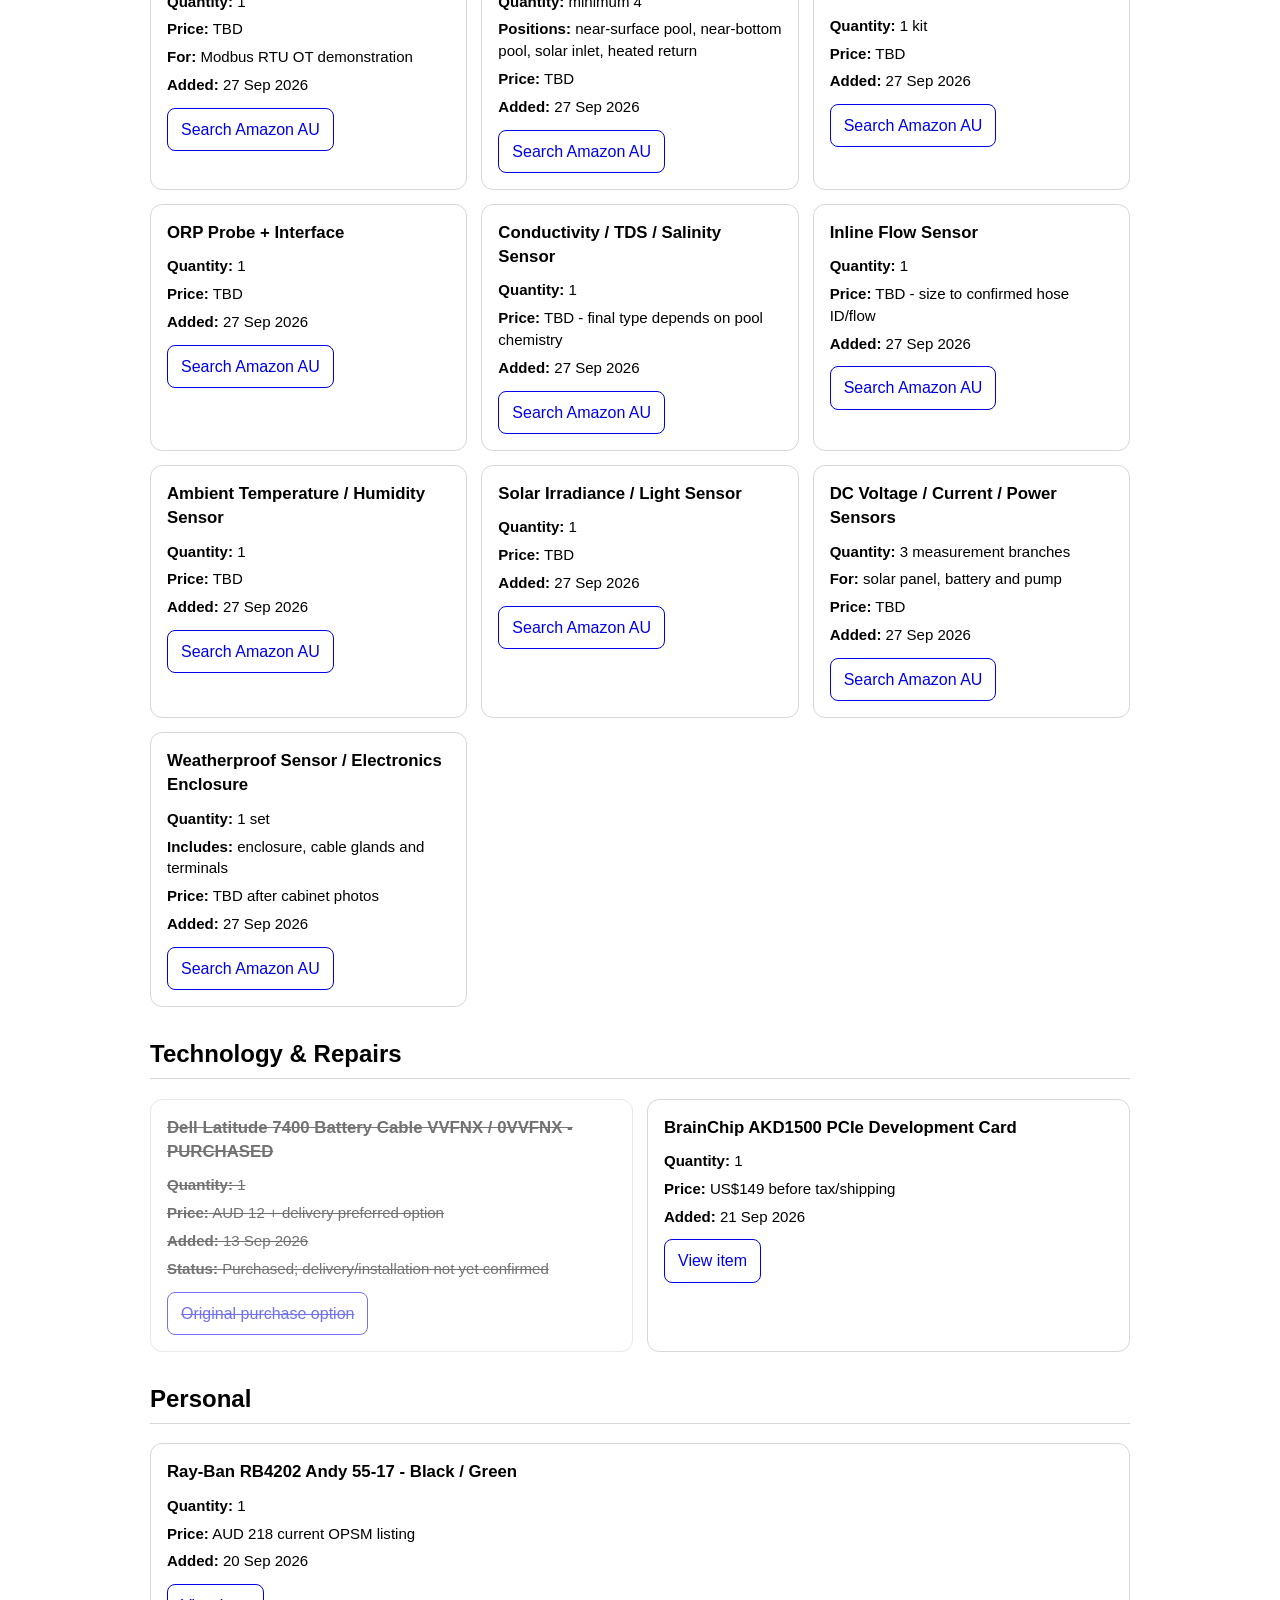
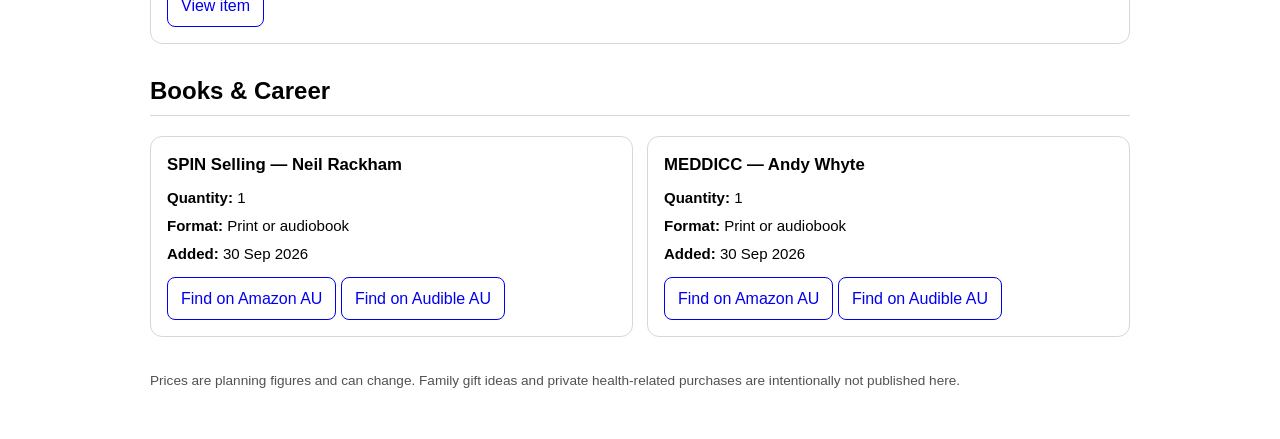
==== commit e69b57a9: "Record selected bicycle brake cable with compatibility warning" ====
--- a/planned-purchases/index.html
+++ b/planned-purchases/index.html
@@ -26,6 +26,20 @@
 
   <h2 class="section">Home & Garden</h2>
   <div class="grid">
+
+    <article class="item" id="anmoyixia-bicycle-brake-cables">
+      <h3>ANMOYIXIA Bicycle Brake Cables — 2-Pack</h3>
+      <div class="meta">
+        <div><strong>Status:</strong> Planned; not purchased. Added 27 Oct 2026.</div>
+        <div><strong>Pack:</strong> 2 cables; listing states 1.4mm diameter, 1100mm front and 1750mm rear.</div>
+        <div><strong>Price:</strong> Offers from AUD 5.79, checked 27 Oct 2026. Delivered total and stock not verified.</div>
+        <div><strong>ASIN:</strong> B0F32233B9</div>
+        <div><strong>Material:</strong> Listing descriptions conflict between carbon steel, galvanised and stainless; exact material unverified.</div>
+        <div><strong>Compatibility warning:</strong> Bicycle brake cables, not approved strimmer line. No verified Ryobi compatibility or rotational rating. Do not fit bicycle cable into the Ryobi cutting head.</div>
+      </div>
+      <a class="buy" href="https://www.amazon.com.au/dp/B0F32233B9" target="_blank" rel="noopener">View bicycle brake cable on Amazon AU</a>
+    </article>
+
     <article class="item" id="ryobi-cutting-options">
       <h3>Ryobi Durable Cutting Options — RESEARCHING</h3>
       <div class="meta">
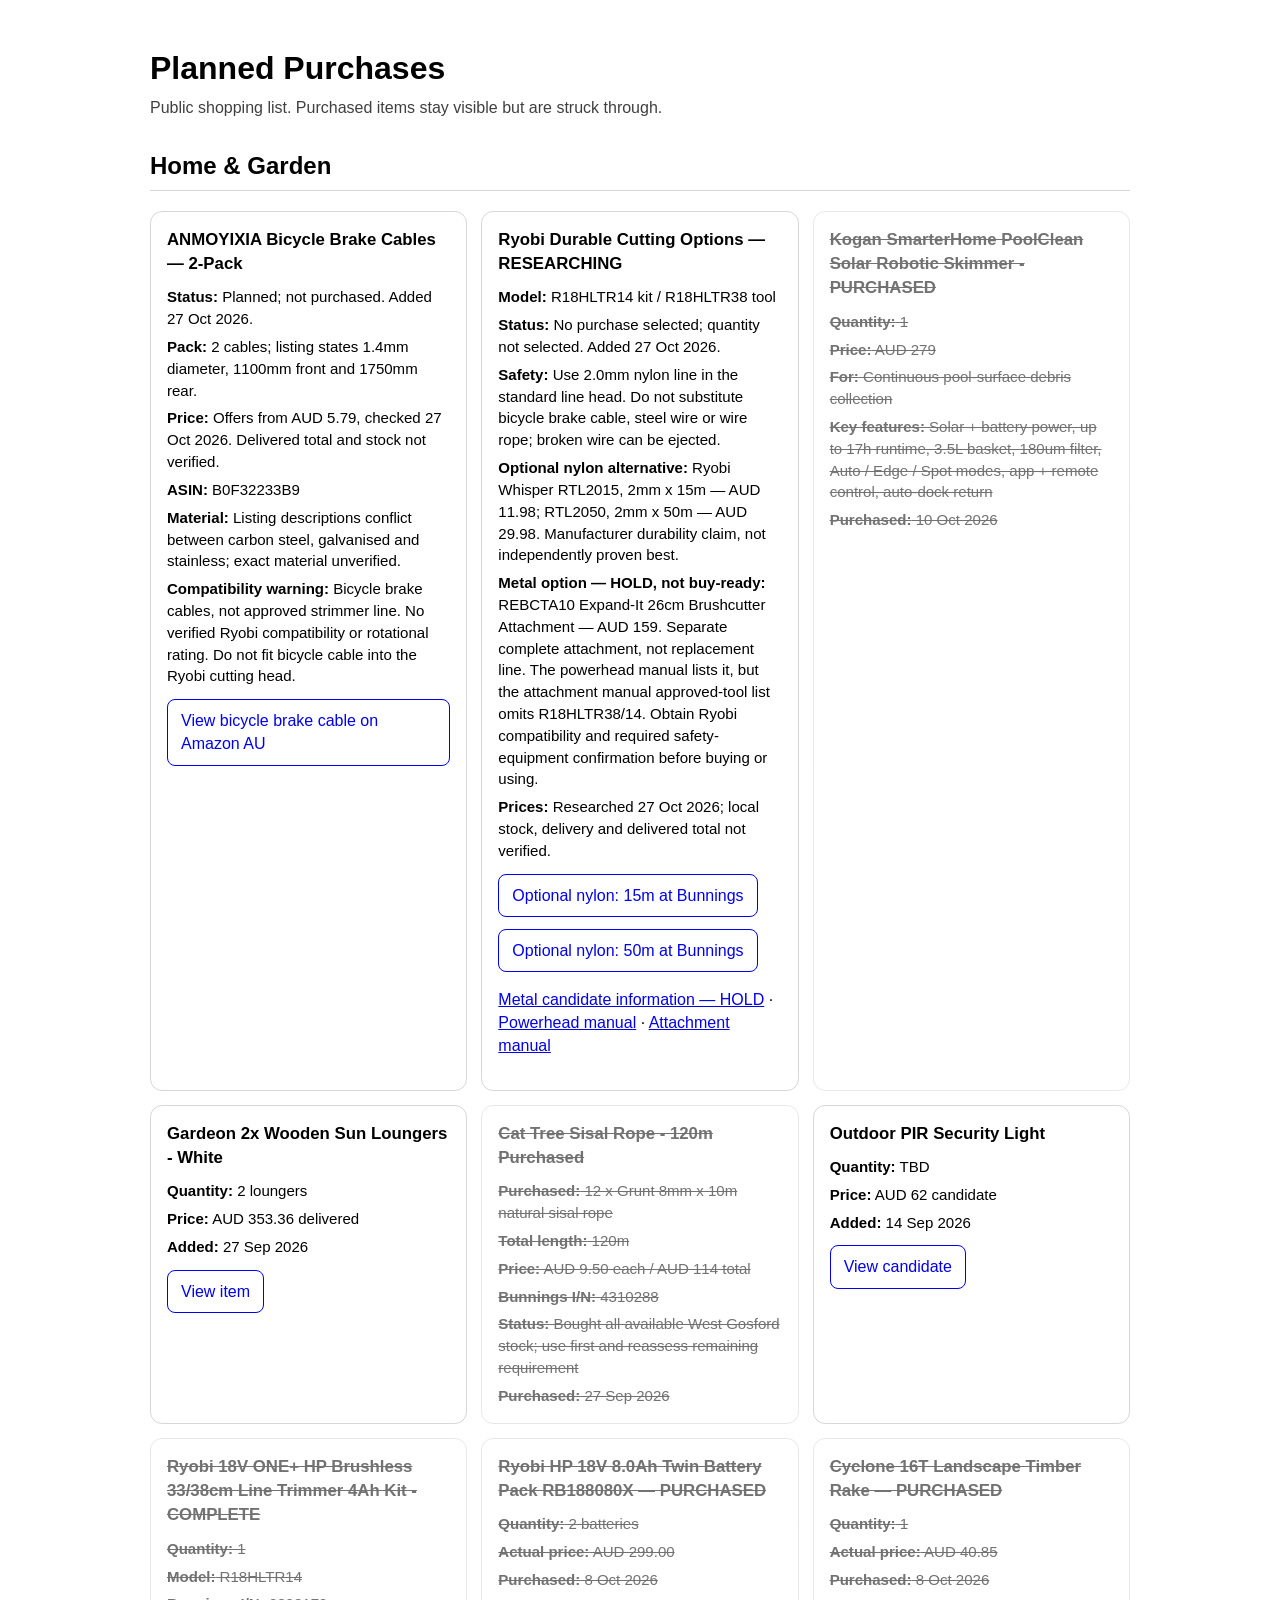
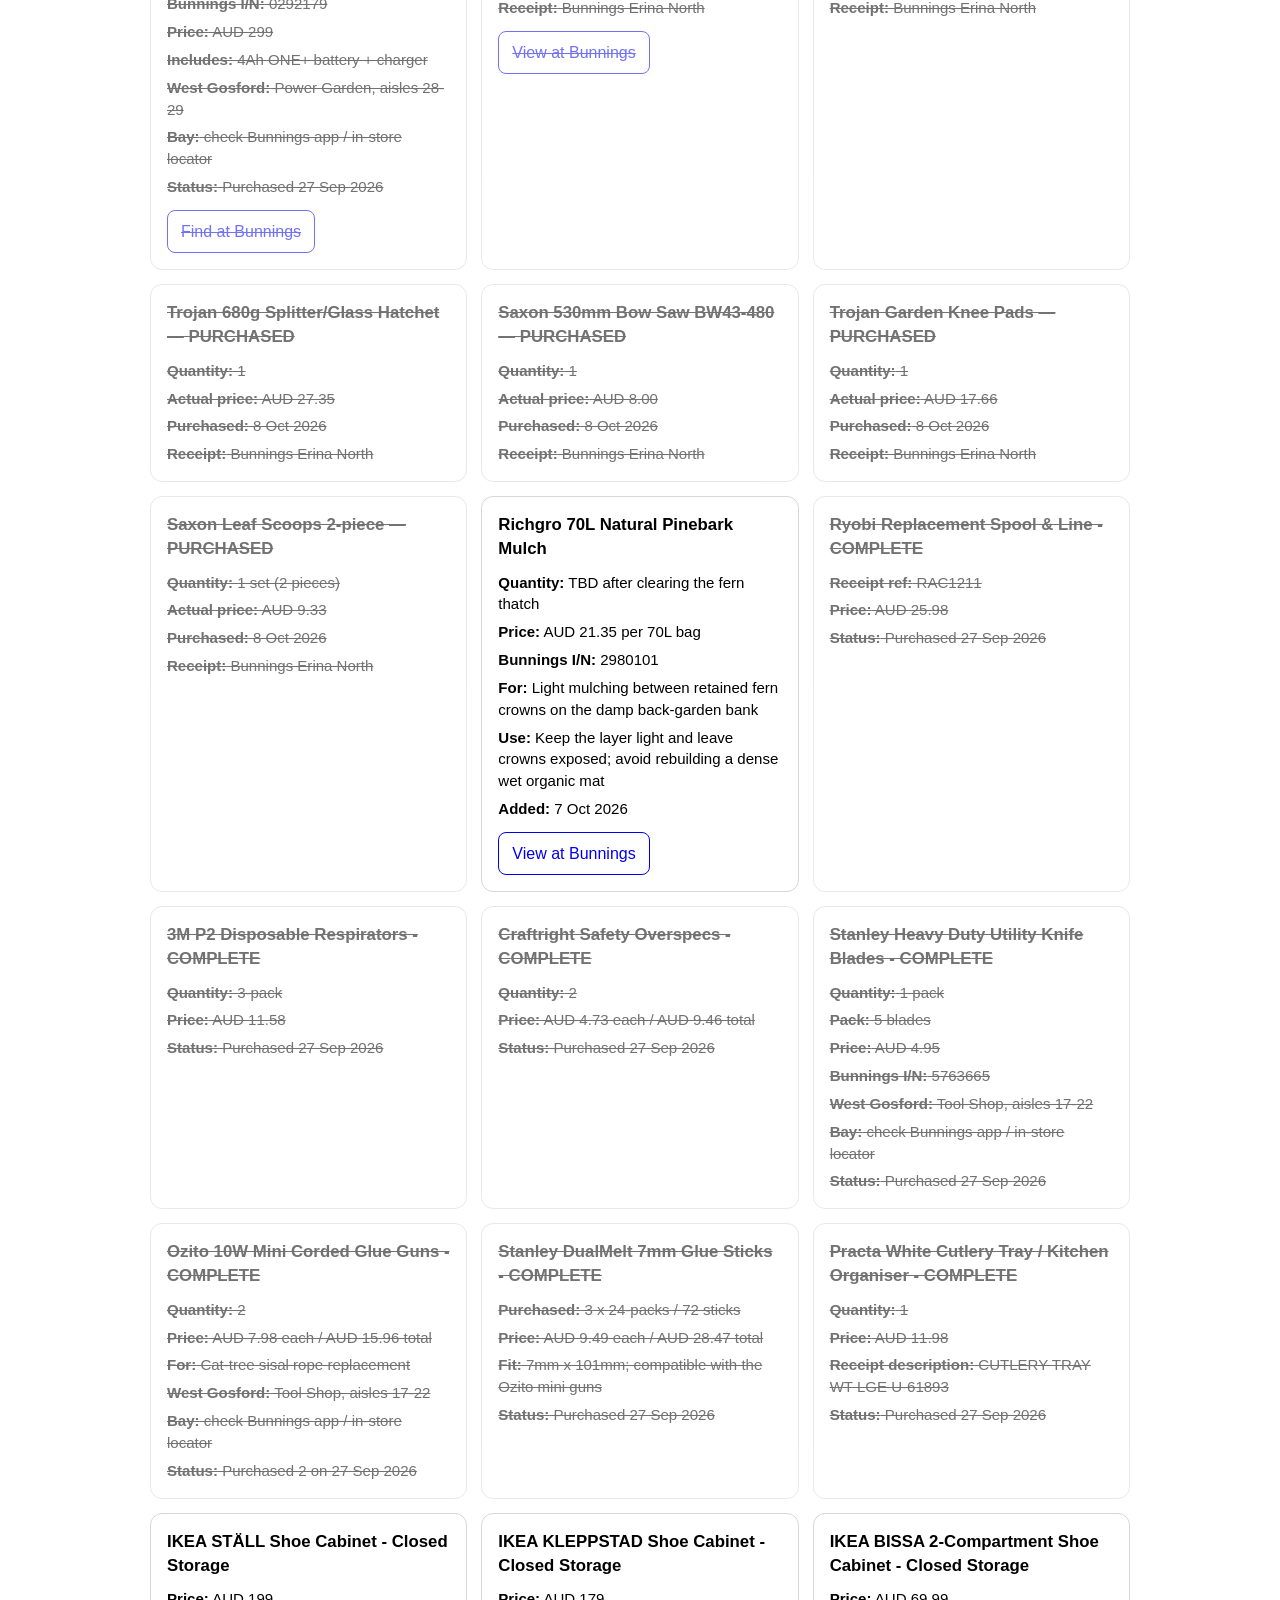
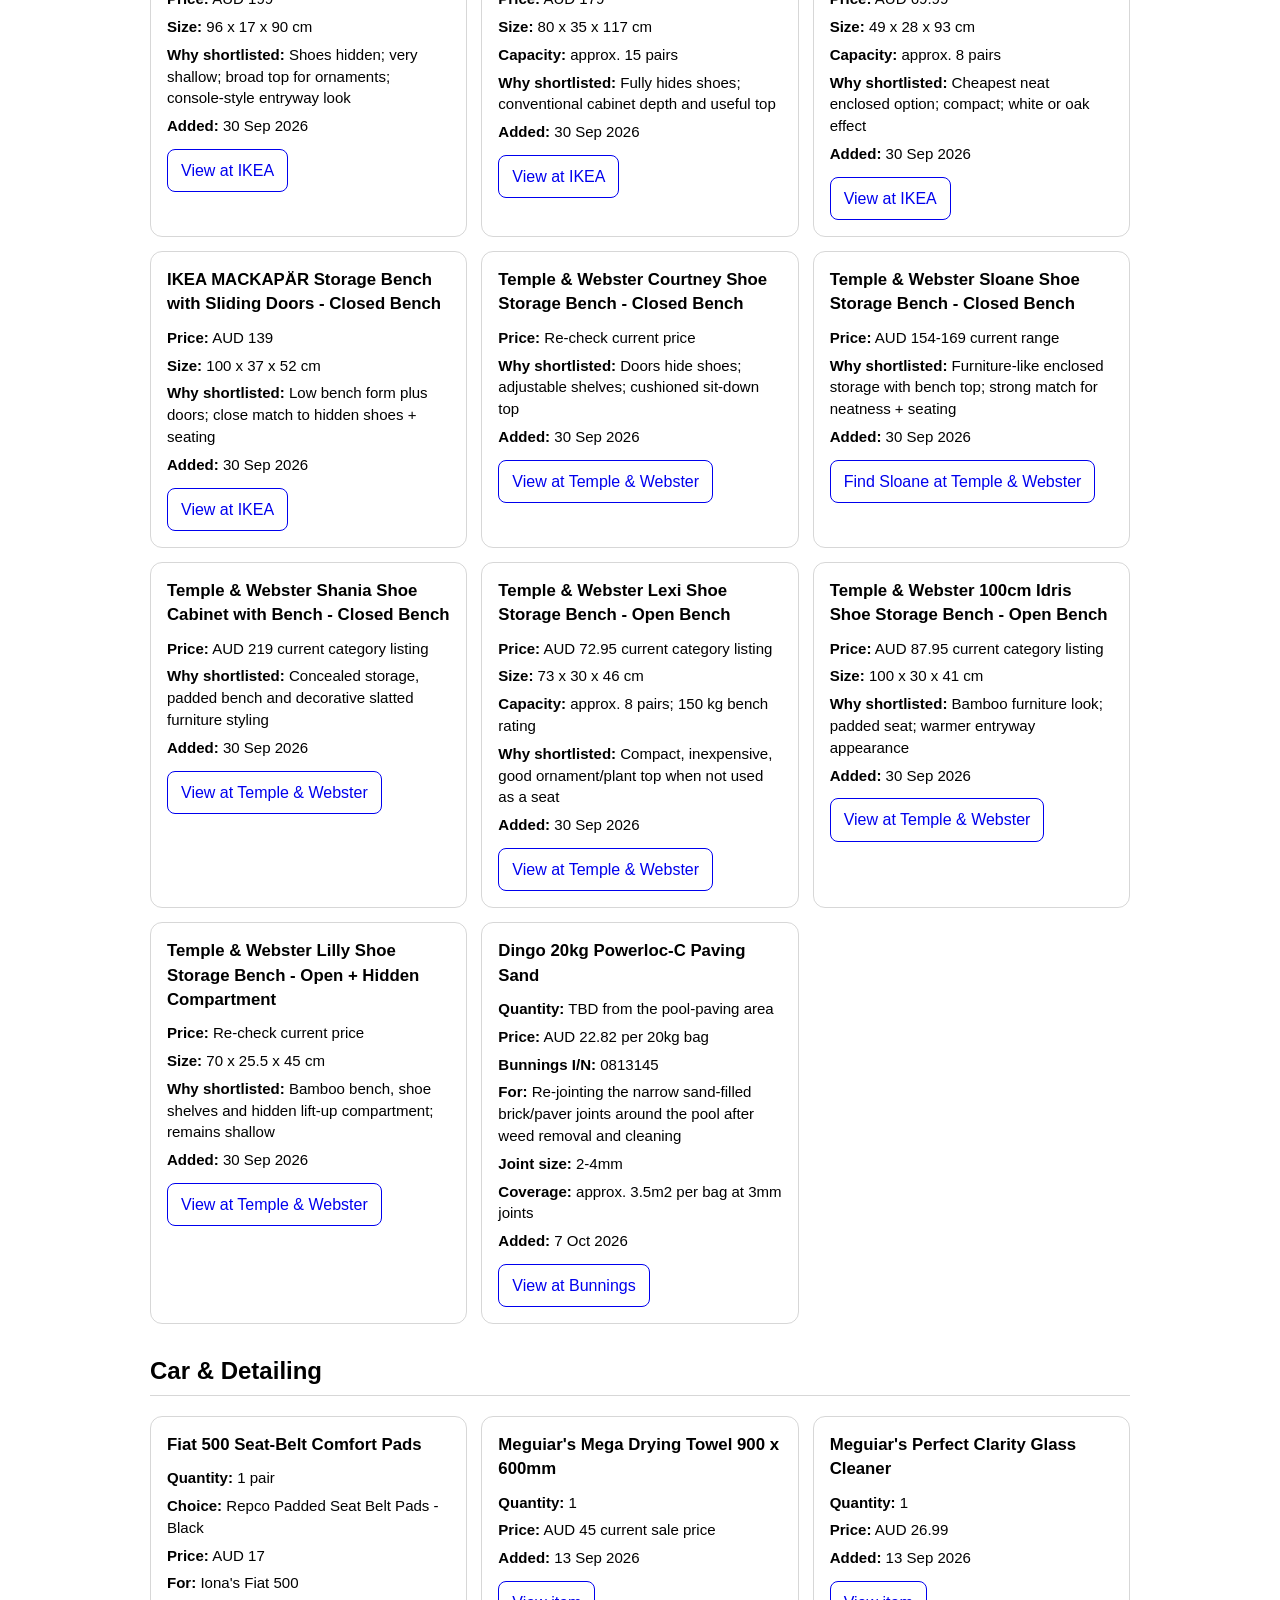
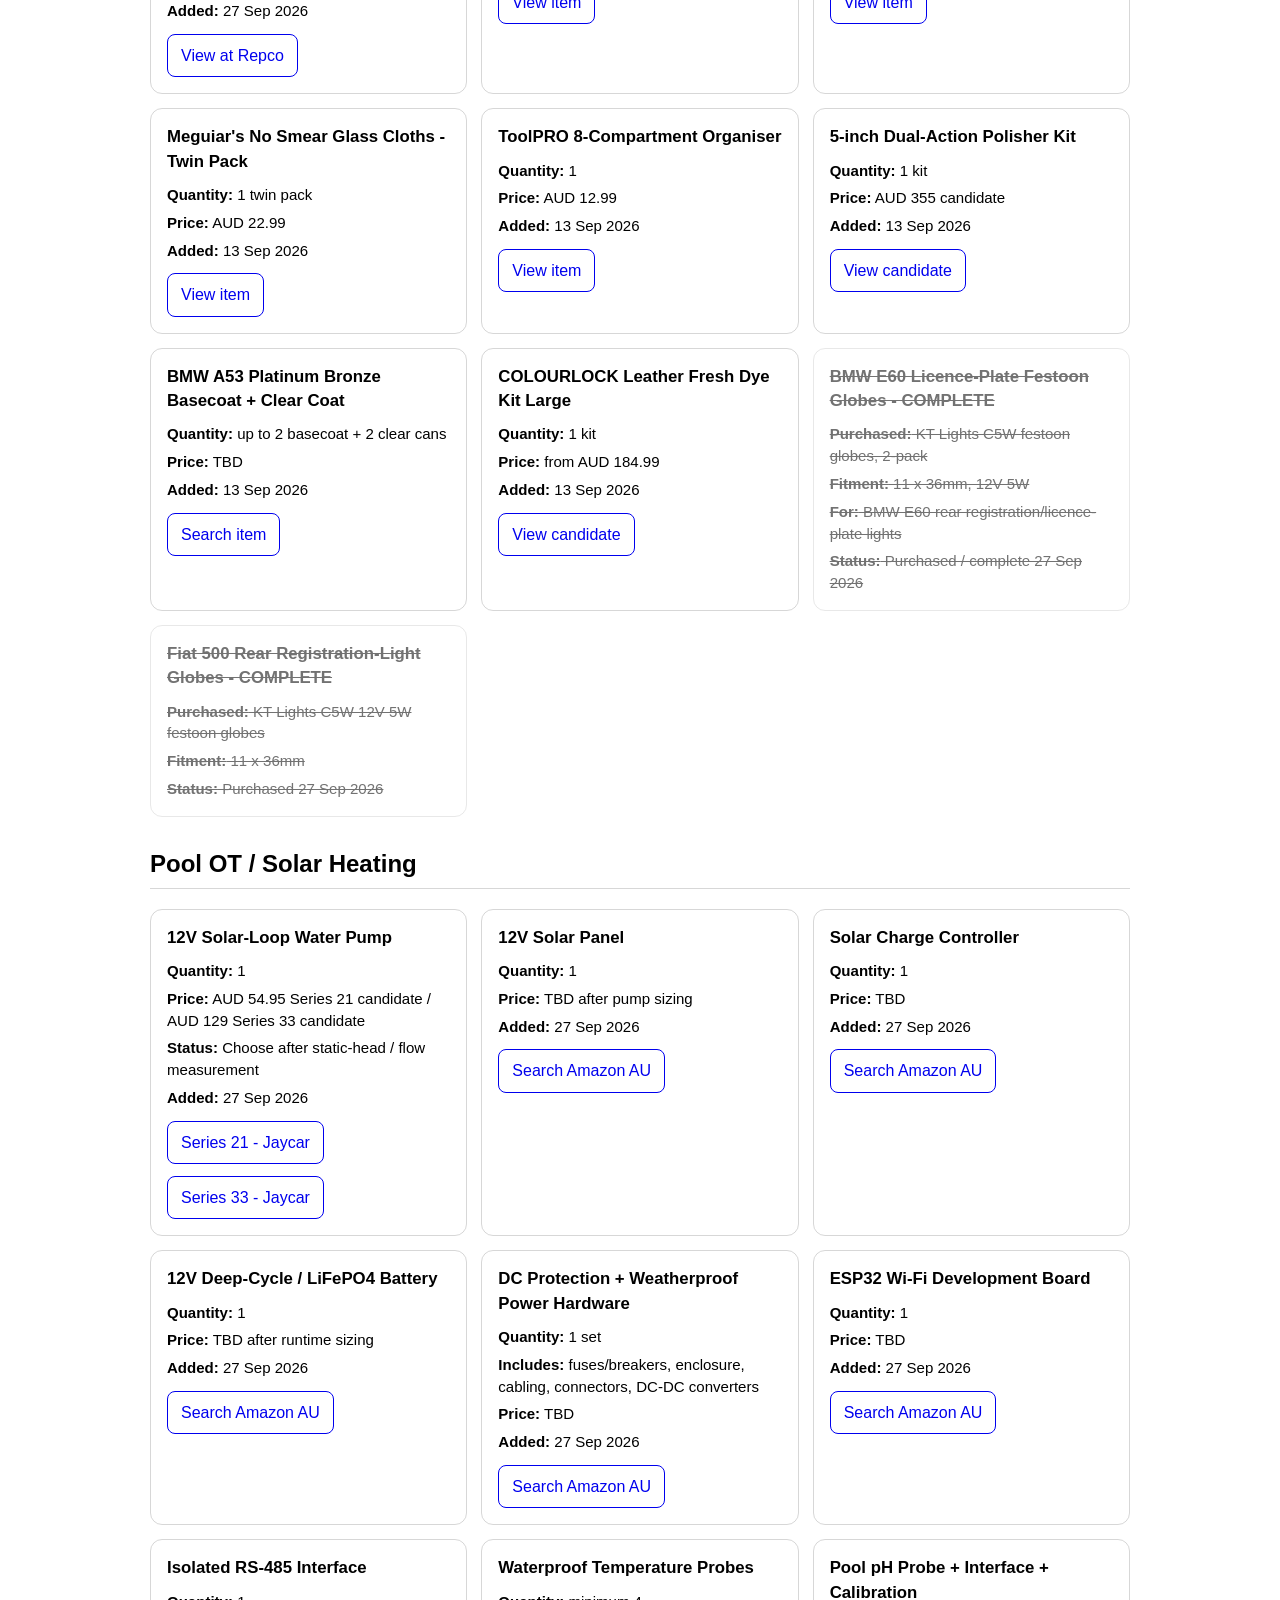
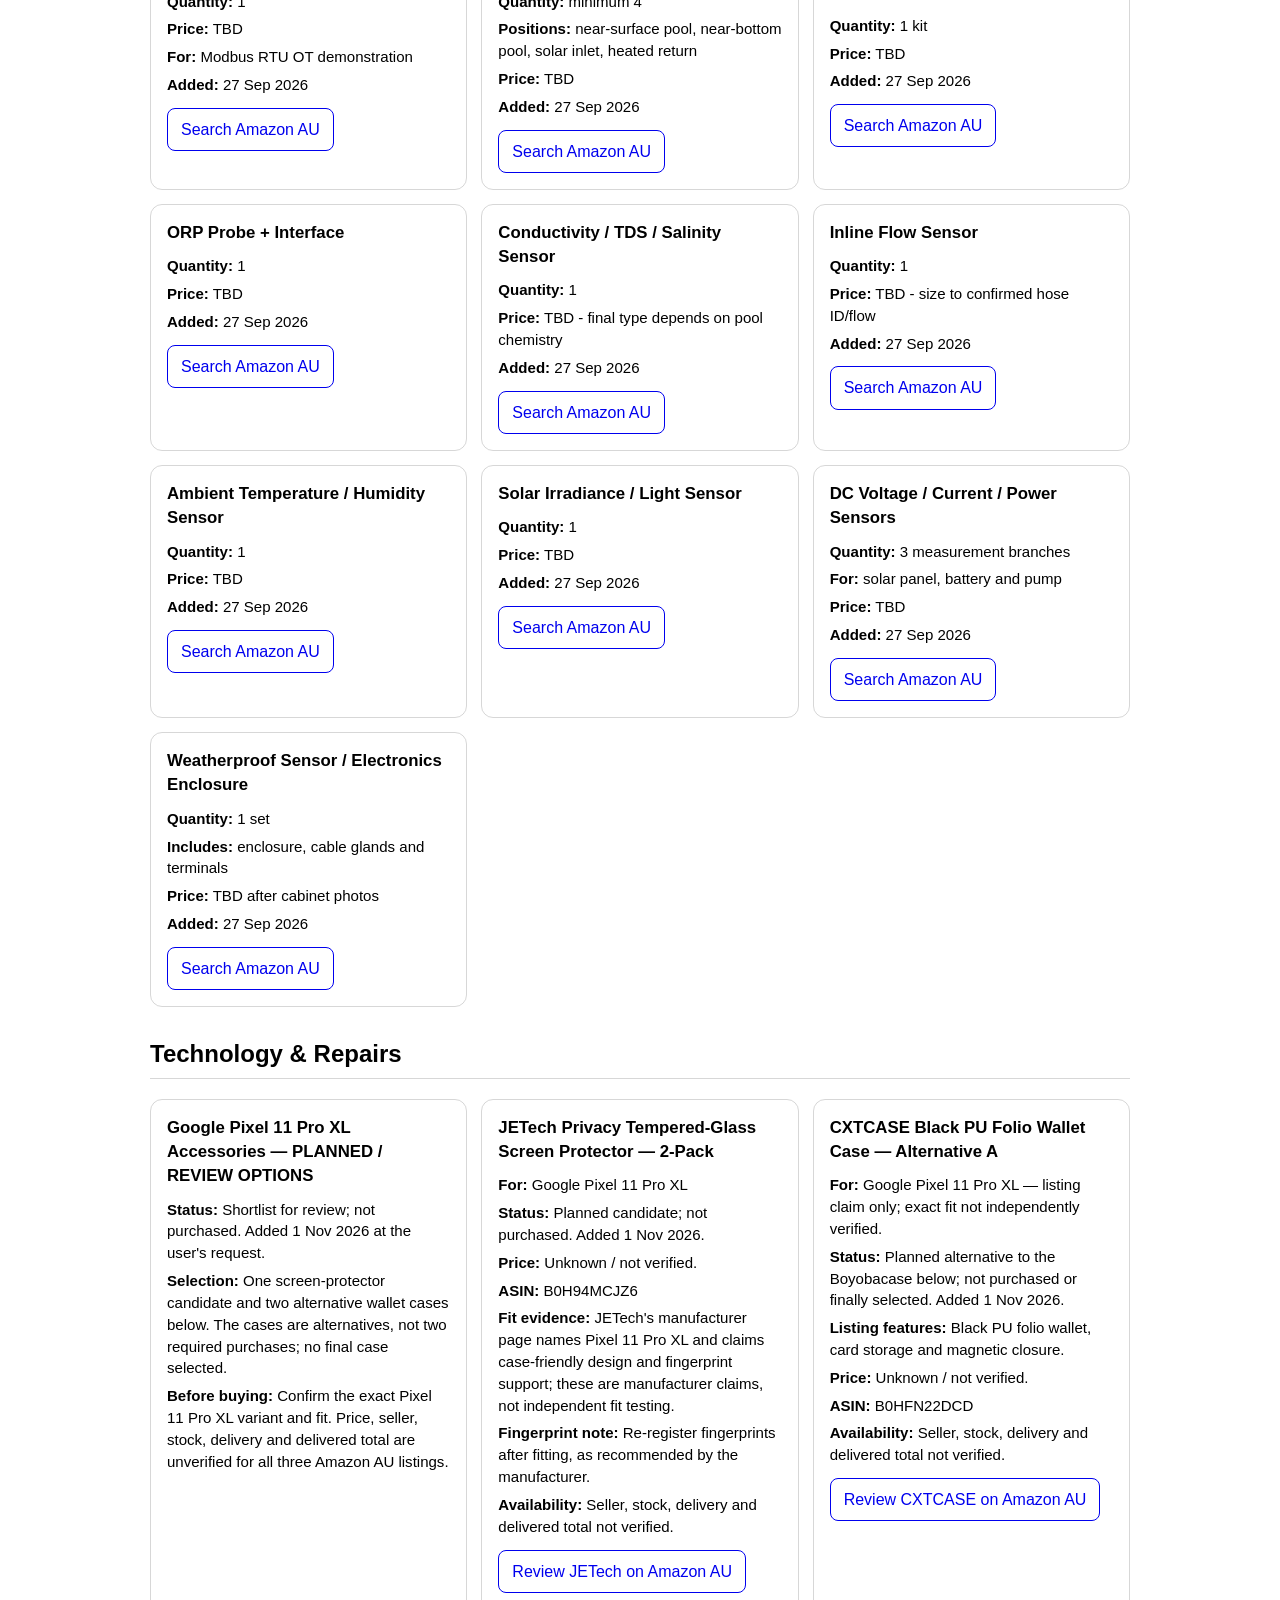
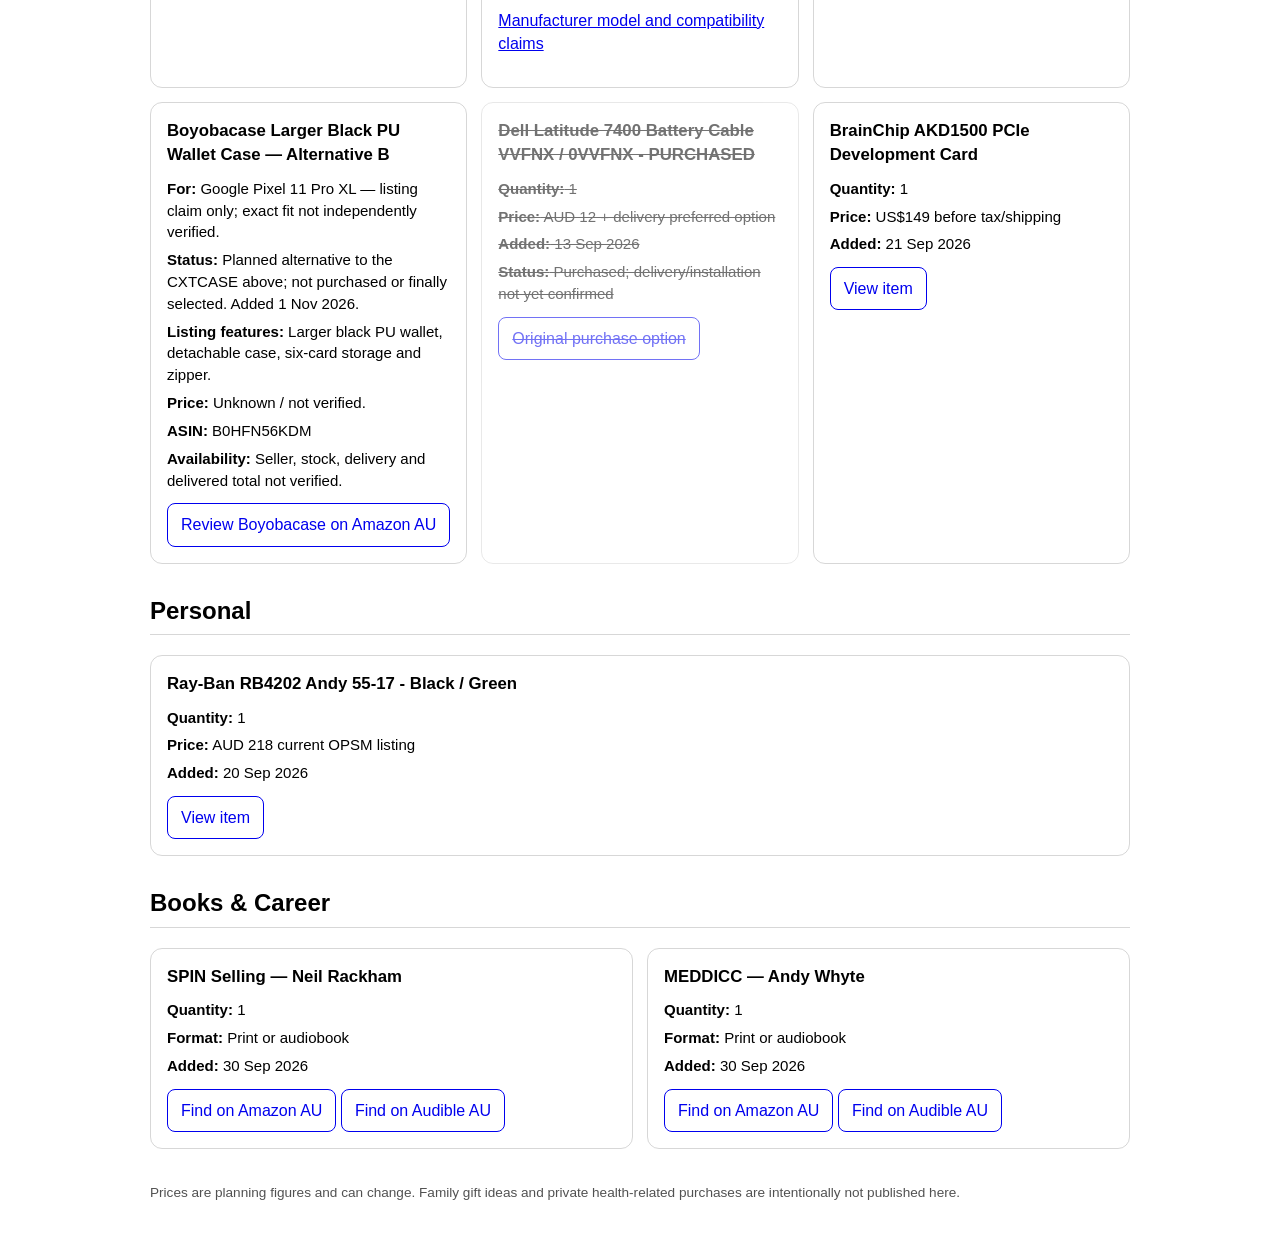
==== commit 0926eb66: "Add Pixel 11 Pro XL accessory shortlist with alternative cases and verification caveats" ====
--- a/planned-purchases/index.html
+++ b/planned-purchases/index.html
@@ -369,6 +369,57 @@
 
   <h2 class="section">Technology & Repairs</h2>
   <div class="grid">
+
+    <article class="item" id="pixel-11-pro-xl-accessories">
+      <h3>Google Pixel 11 Pro XL Accessories — PLANNED / REVIEW OPTIONS</h3>
+      <div class="meta">
+        <div><strong>Status:</strong> Shortlist for review; not purchased. Added 1 Nov 2026 at the user's request.</div>
+        <div><strong>Selection:</strong> One screen-protector candidate and two alternative wallet cases below. The cases are alternatives, not two required purchases; no final case selected.</div>
+        <div><strong>Before buying:</strong> Confirm the exact Pixel 11 Pro XL variant and fit. Price, seller, stock, delivery and delivered total are unverified for all three Amazon AU listings.</div>
+      </div>
+    </article>
+
+    <article class="item" id="pixel-11-pro-xl-jetech-b0h94mcjz6">
+      <h3>JETech Privacy Tempered-Glass Screen Protector — 2-Pack</h3>
+      <div class="meta">
+        <div><strong>For:</strong> Google Pixel 11 Pro XL</div>
+        <div><strong>Status:</strong> Planned candidate; not purchased. Added 1 Nov 2026.</div>
+        <div><strong>Price:</strong> Unknown / not verified.</div>
+        <div><strong>ASIN:</strong> B0H94MCJZ6</div>
+        <div><strong>Fit evidence:</strong> JETech's manufacturer page names Pixel 11 Pro XL and claims case-friendly design and fingerprint support; these are manufacturer claims, not independent fit testing.</div>
+        <div><strong>Fingerprint note:</strong> Re-register fingerprints after fitting, as recommended by the manufacturer.</div>
+        <div><strong>Availability:</strong> Seller, stock, delivery and delivered total not verified.</div>
+      </div>
+      <a class="buy" href="https://www.amazon.com.au/dp/B0H94MCJZ6" target="_blank" rel="noopener">Review JETech on Amazon AU</a>
+      <p><a href="https://www.ijetech.com/product/google-pixel-11-pro-xl-screen-protector-329305.html" target="_blank" rel="noopener">Manufacturer model and compatibility claims</a></p>
+    </article>
+
+    <article class="item" id="pixel-11-pro-xl-cxtcase-b0hfn22dcd">
+      <h3>CXTCASE Black PU Folio Wallet Case — Alternative A</h3>
+      <div class="meta">
+        <div><strong>For:</strong> Google Pixel 11 Pro XL — listing claim only; exact fit not independently verified.</div>
+        <div><strong>Status:</strong> Planned alternative to the Boyobacase below; not purchased or finally selected. Added 1 Nov 2026.</div>
+        <div><strong>Listing features:</strong> Black PU folio wallet, card storage and magnetic closure.</div>
+        <div><strong>Price:</strong> Unknown / not verified.</div>
+        <div><strong>ASIN:</strong> B0HFN22DCD</div>
+        <div><strong>Availability:</strong> Seller, stock, delivery and delivered total not verified.</div>
+      </div>
+      <a class="buy" href="https://www.amazon.com.au/dp/B0HFN22DCD" target="_blank" rel="noopener">Review CXTCASE on Amazon AU</a>
+    </article>
+
+    <article class="item" id="pixel-11-pro-xl-boyobacase-b0hfn56kdm">
+      <h3>Boyobacase Larger Black PU Wallet Case — Alternative B</h3>
+      <div class="meta">
+        <div><strong>For:</strong> Google Pixel 11 Pro XL — listing claim only; exact fit not independently verified.</div>
+        <div><strong>Status:</strong> Planned alternative to the CXTCASE above; not purchased or finally selected. Added 1 Nov 2026.</div>
+        <div><strong>Listing features:</strong> Larger black PU wallet, detachable case, six-card storage and zipper.</div>
+        <div><strong>Price:</strong> Unknown / not verified.</div>
+        <div><strong>ASIN:</strong> B0HFN56KDM</div>
+        <div><strong>Availability:</strong> Seller, stock, delivery and delivered total not verified.</div>
+      </div>
+      <a class="buy" href="https://www.amazon.com.au/dp/B0HFN56KDM" target="_blank" rel="noopener">Review Boyobacase on Amazon AU</a>
+    </article>
+
     <article class="item purchased">
       <h3>Dell Latitude 7400 Battery Cable VVFNX / 0VVFNX - PURCHASED</h3>
       <div class="meta">
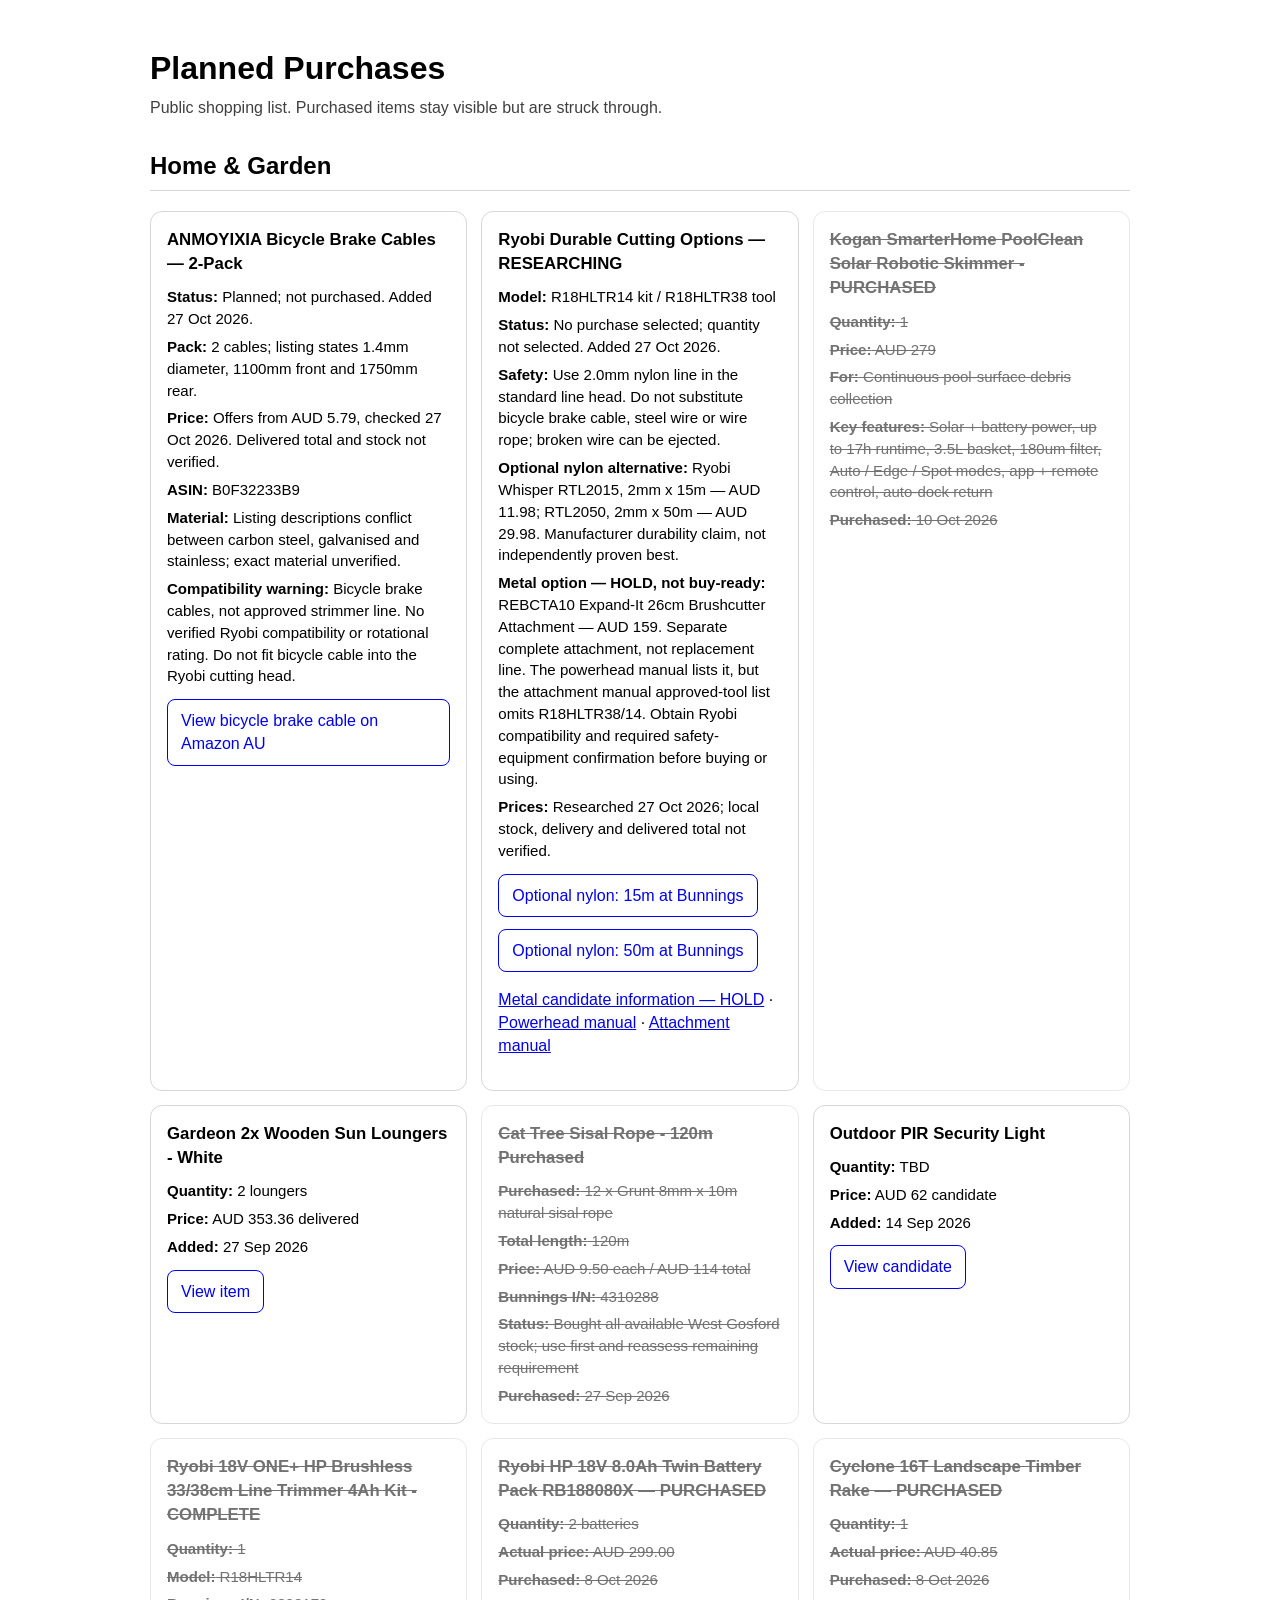
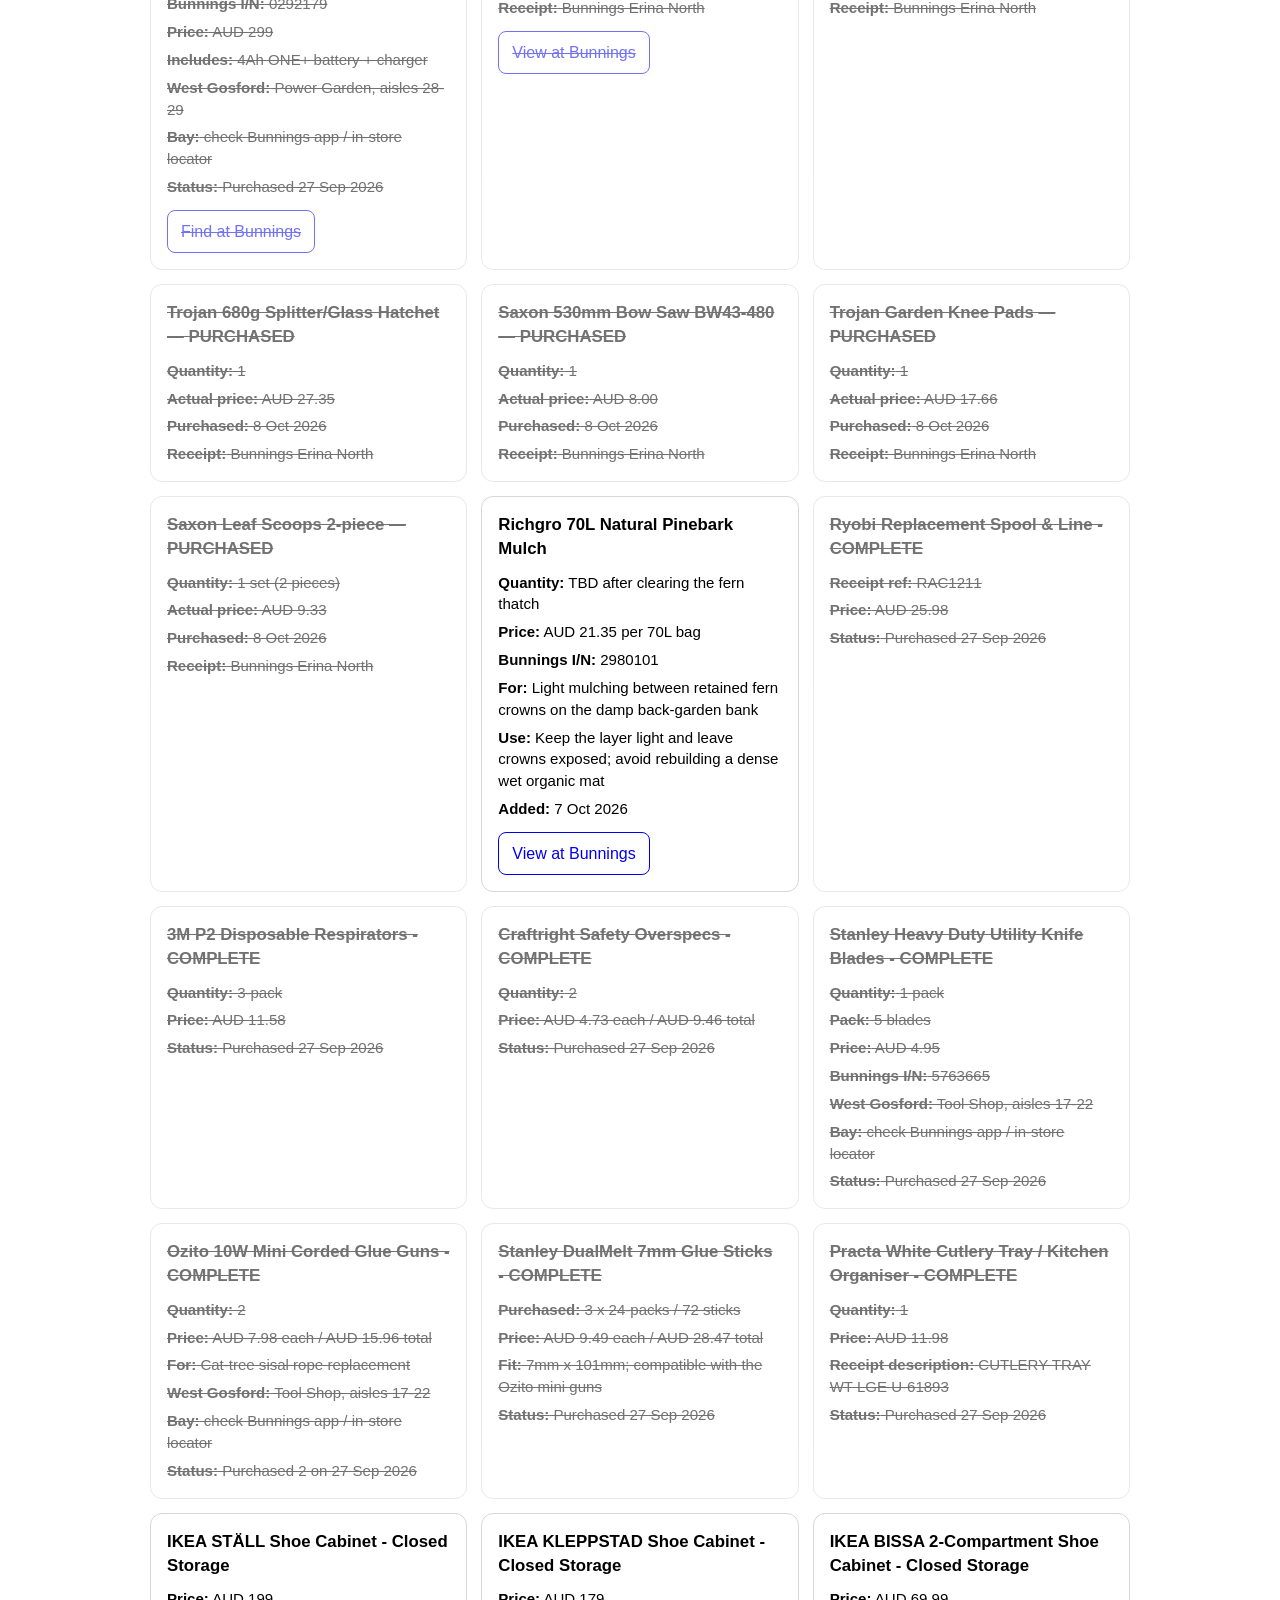
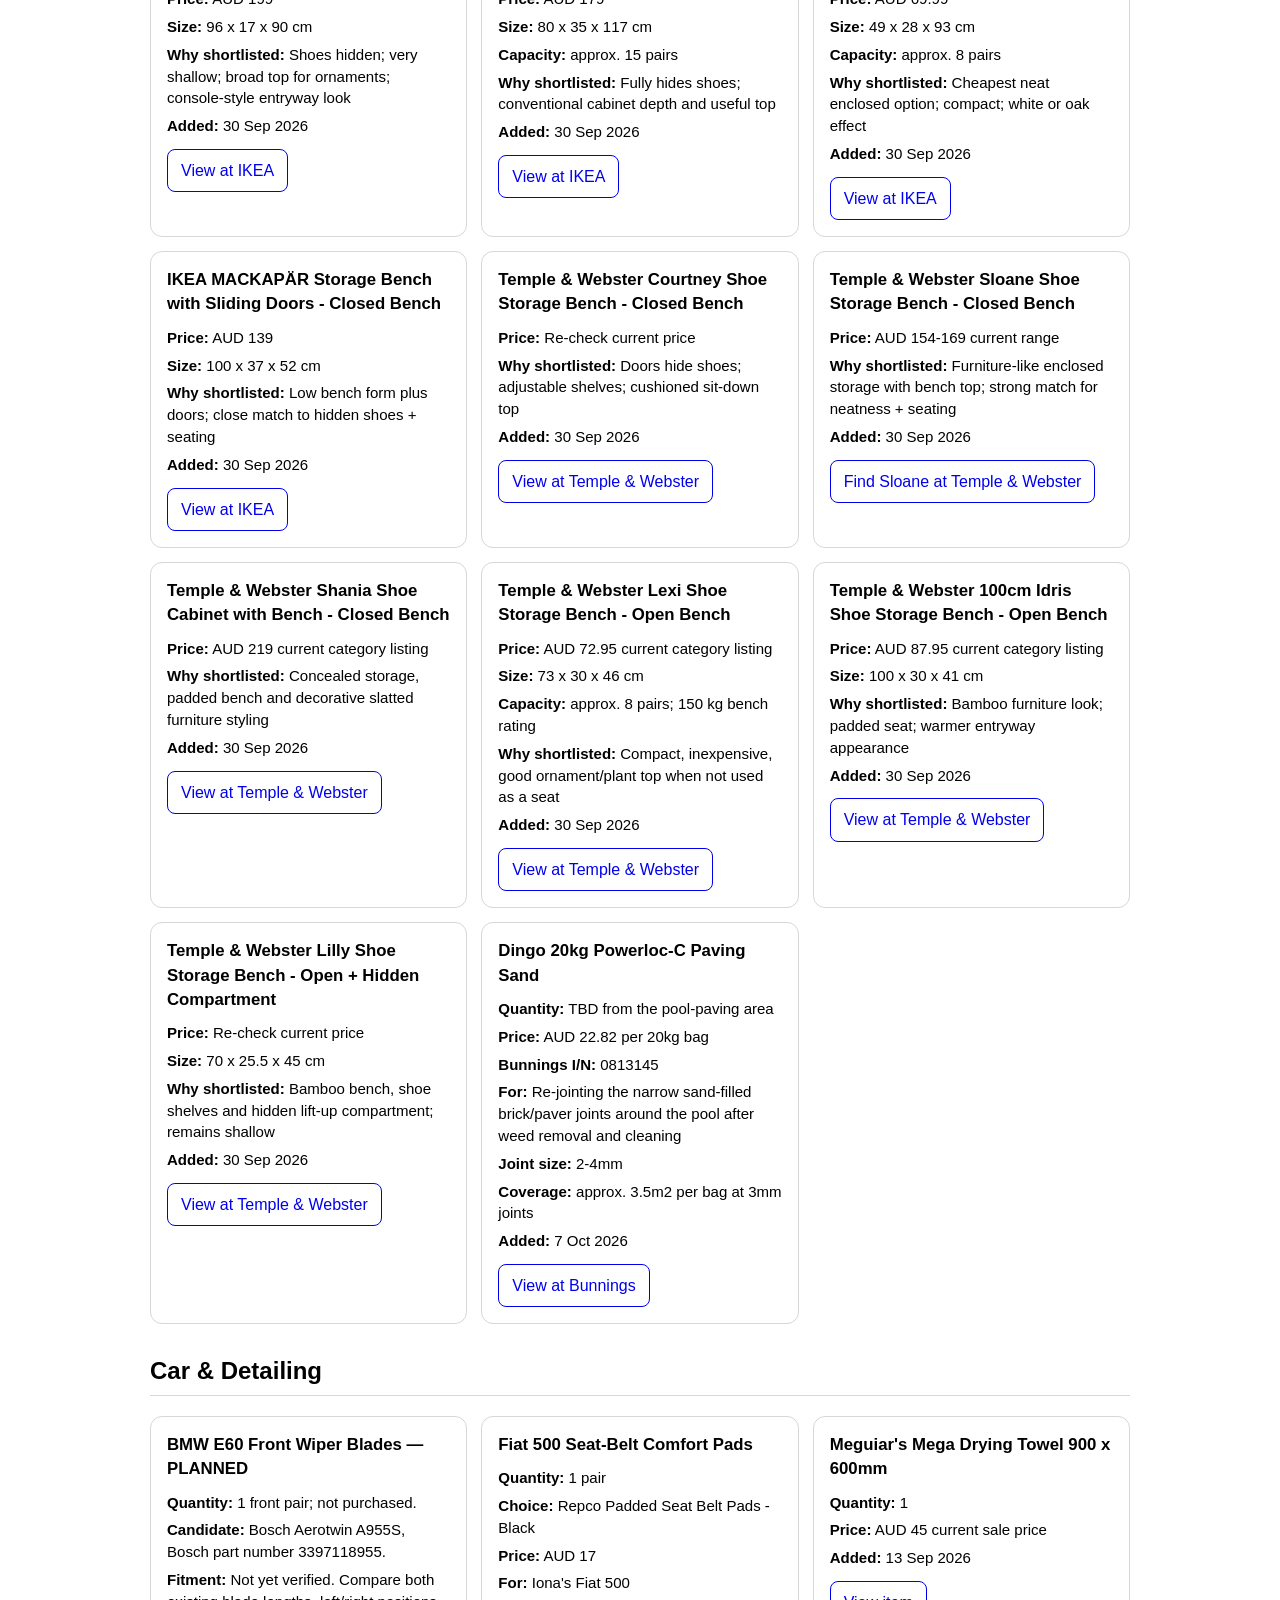
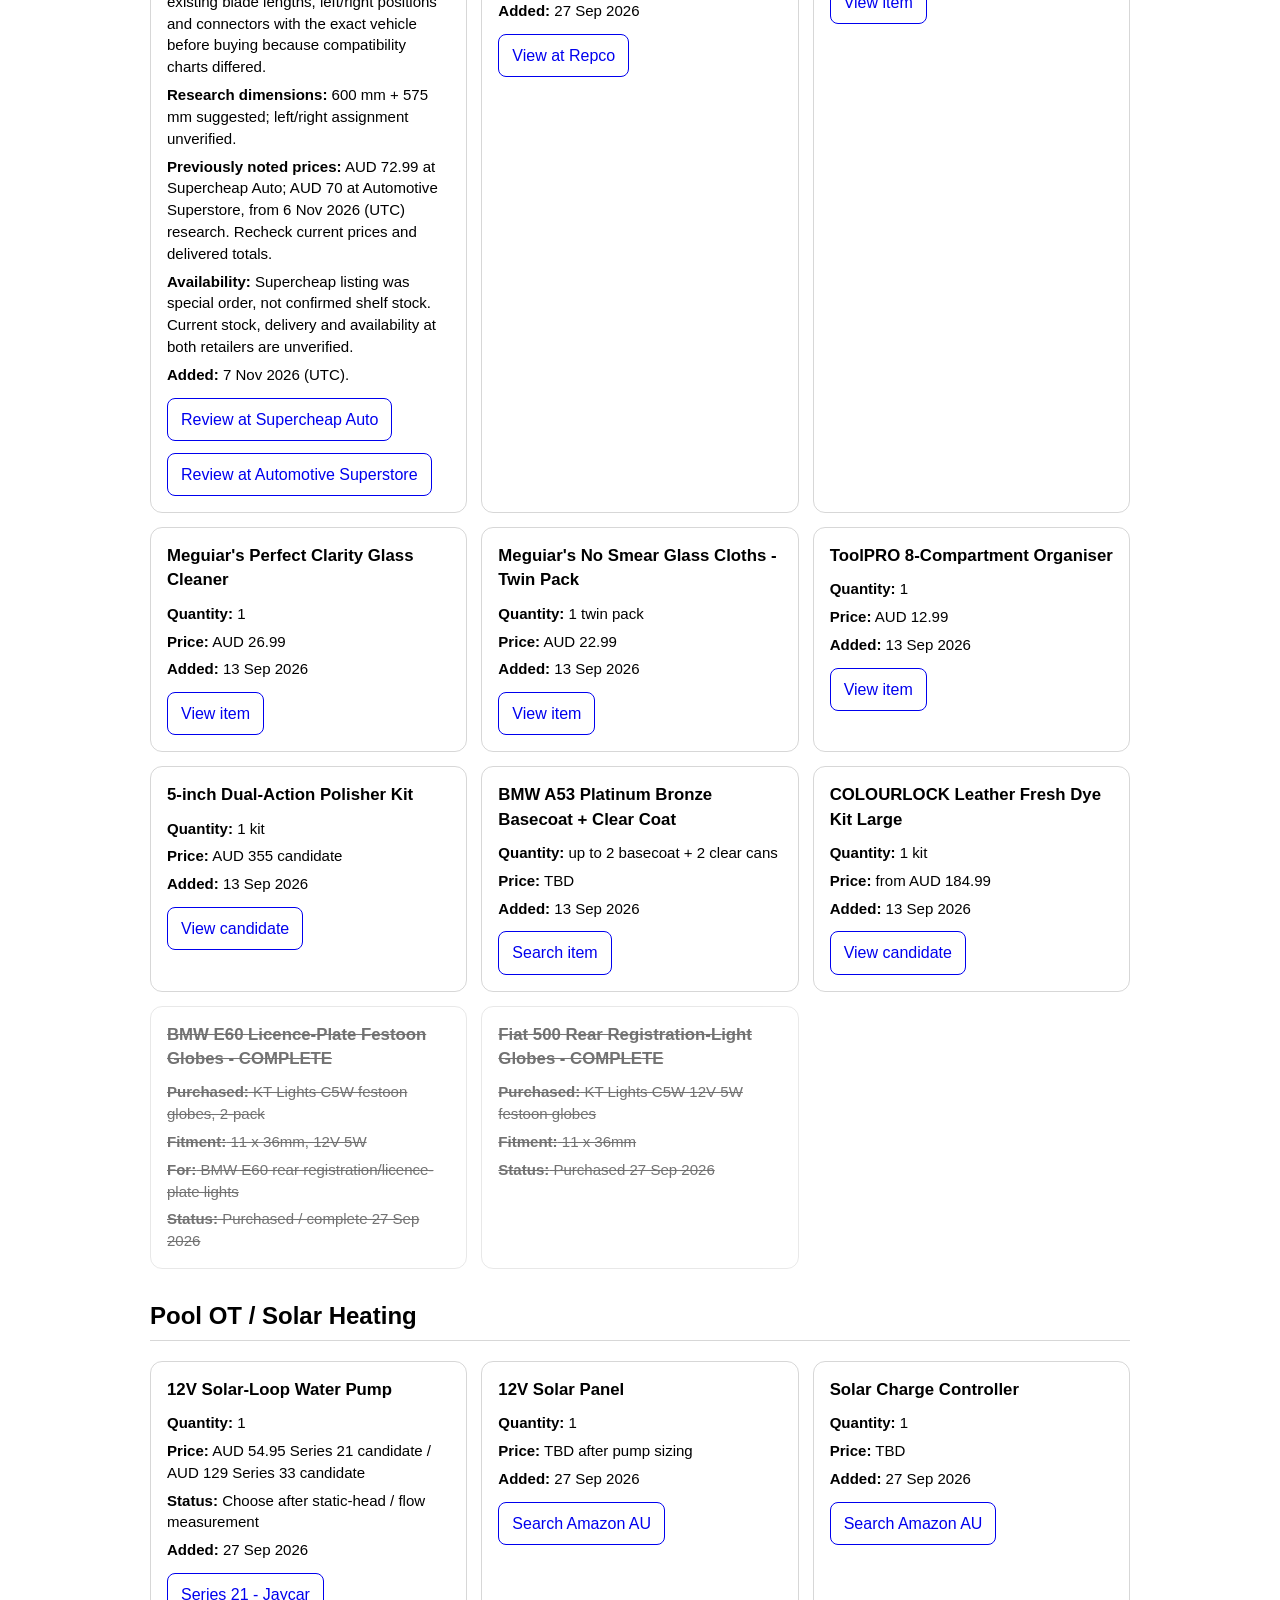
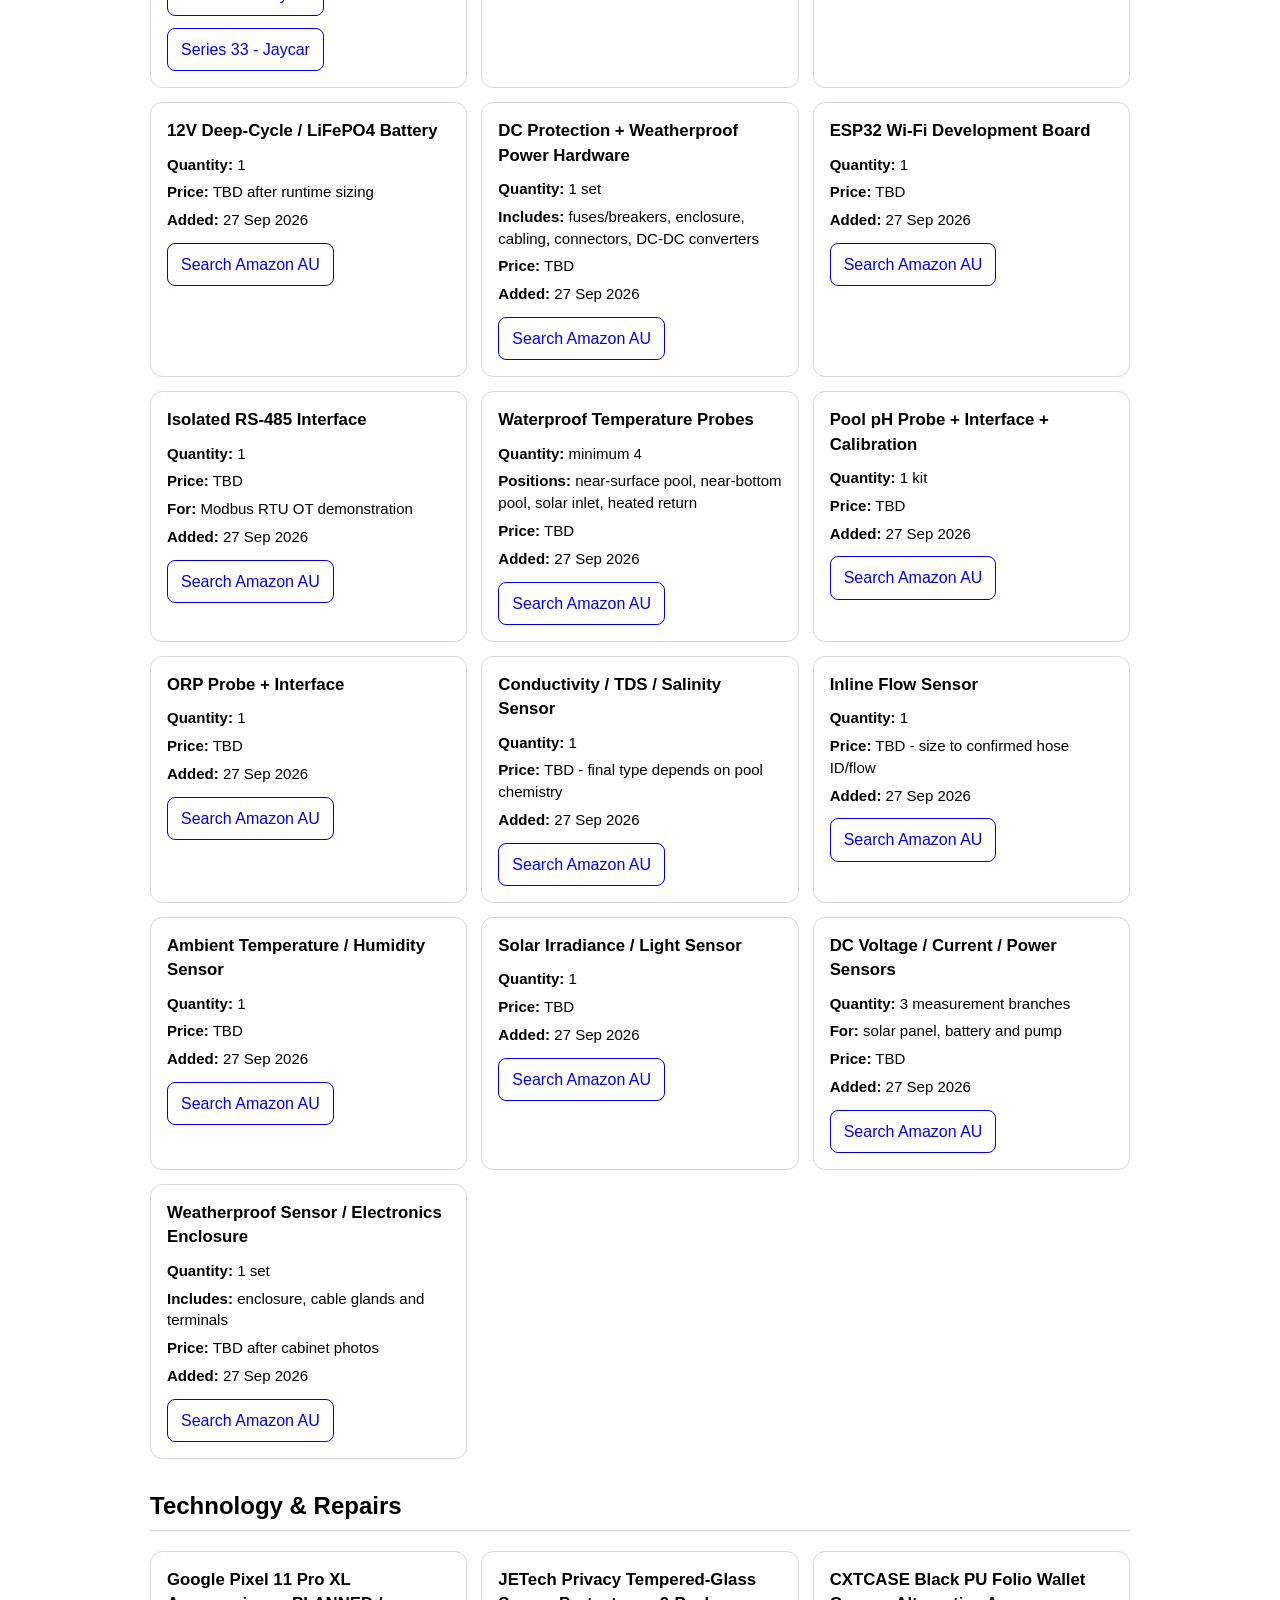
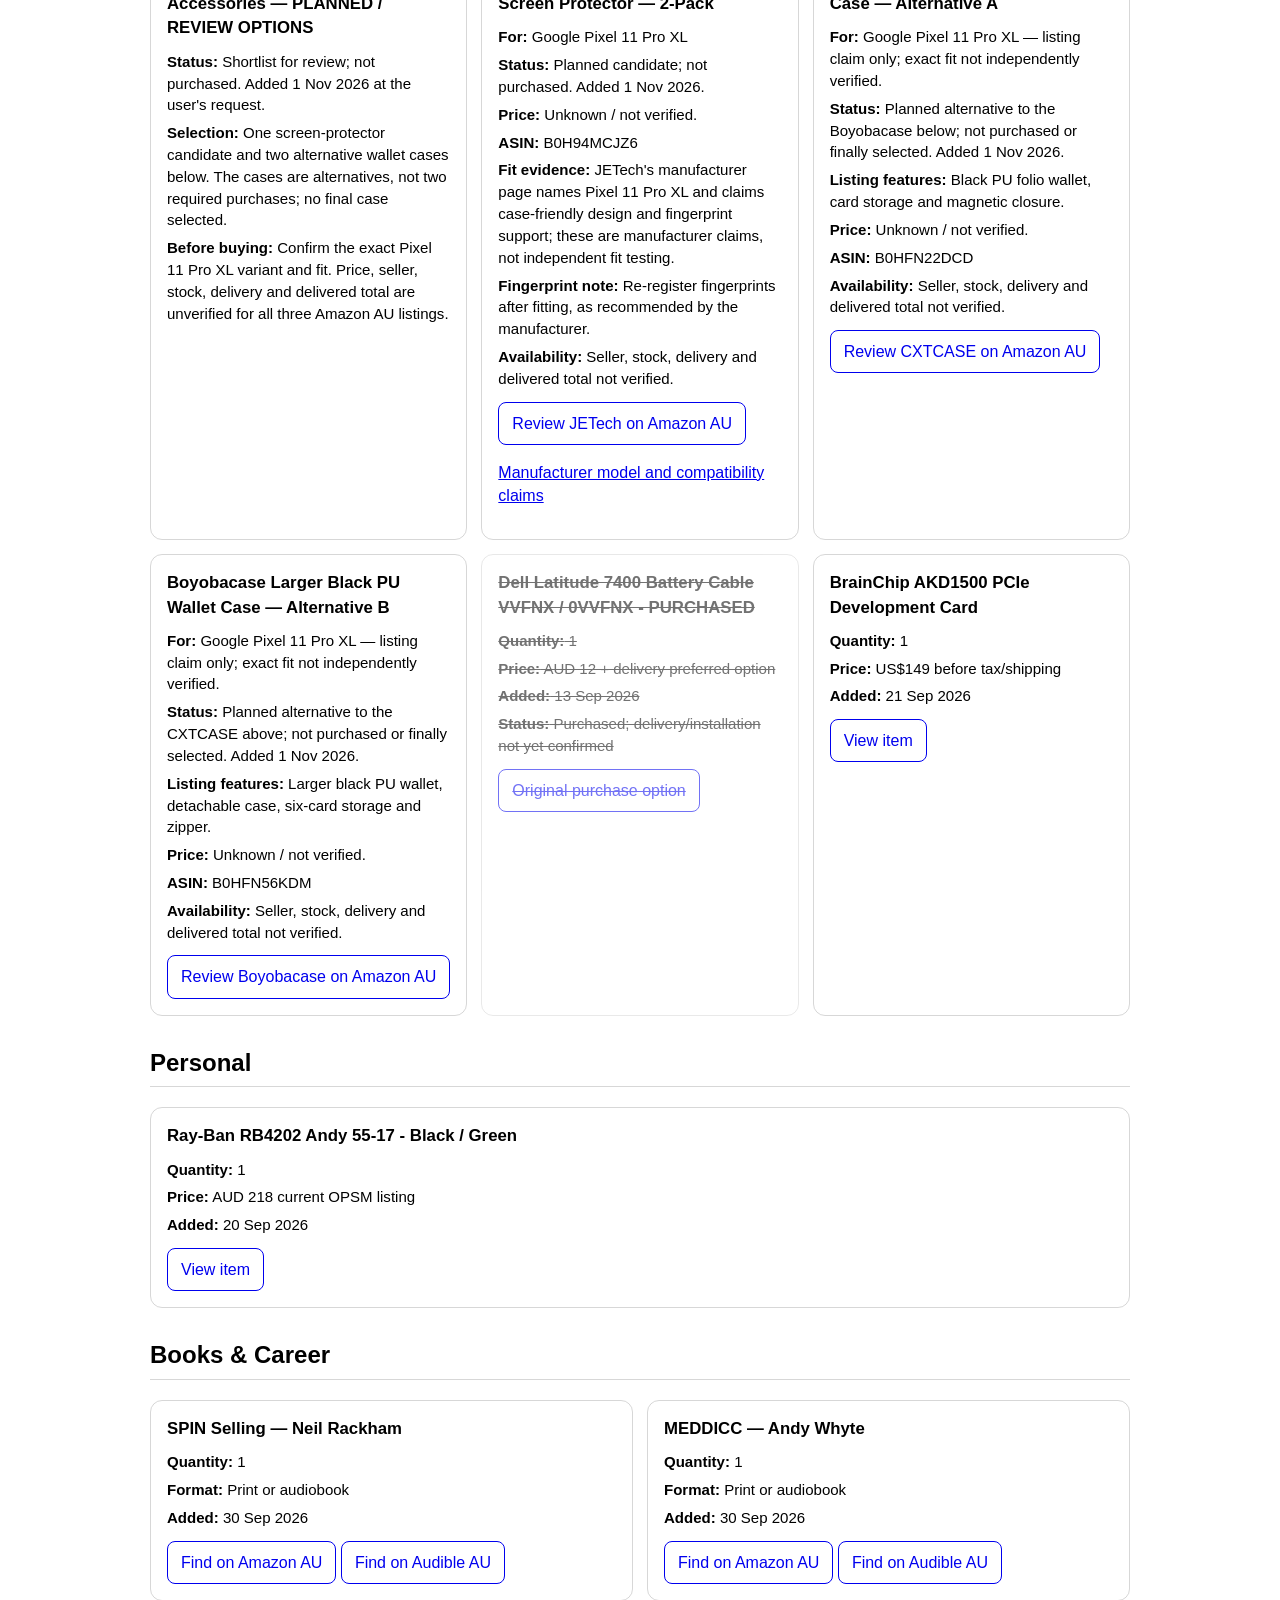
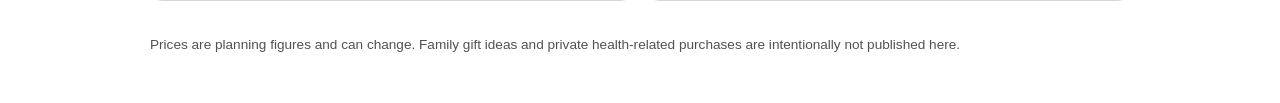
==== commit b7c10aa7: "Publish planned BMW E60 wiper-blade candidate and retailer links" ====
--- a/planned-purchases/index.html
+++ b/planned-purchases/index.html
@@ -234,6 +234,22 @@
 
   <h2 class="section">Car & Detailing</h2>
   <div class="grid">
+
+    <article class="item" id="bmw-e60-front-wiper-blades">
+      <h3>BMW E60 Front Wiper Blades — PLANNED</h3>
+      <div class="meta">
+        <div><strong>Quantity:</strong> 1 front pair; not purchased.</div>
+        <div><strong>Candidate:</strong> Bosch Aerotwin A955S, Bosch part number 3397118955.</div>
+        <div><strong>Fitment:</strong> Not yet verified. Compare both existing blade lengths, left/right positions and connectors with the exact vehicle before buying because compatibility charts differed.</div>
+        <div><strong>Research dimensions:</strong> 600 mm + 575 mm suggested; left/right assignment unverified.</div>
+        <div><strong>Previously noted prices:</strong> AUD 72.99 at Supercheap Auto; AUD 70 at Automotive Superstore, from 6 Nov 2026 (UTC) research. Recheck current prices and delivered totals.</div>
+        <div><strong>Availability:</strong> Supercheap listing was special order, not confirmed shelf stock. Current stock, delivery and availability at both retailers are unverified.</div>
+        <div><strong>Added:</strong> 7 Nov 2026 (UTC).</div>
+      </div>
+      <a class="buy" href="https://www.supercheapauto.com.au/p/bosch-aerotwin-wiper-blade-set/SPO3271579.html" target="_blank" rel="noopener">Review at Supercheap Auto</a>
+      <a class="buy" href="https://automotivesuperstore.com.au/bosch-a955s" target="_blank" rel="noopener">Review at Automotive Superstore</a>
+    </article>
+
     <article class="item">
       <h3>Fiat 500 Seat-Belt Comfort Pads</h3>
       <div class="meta">
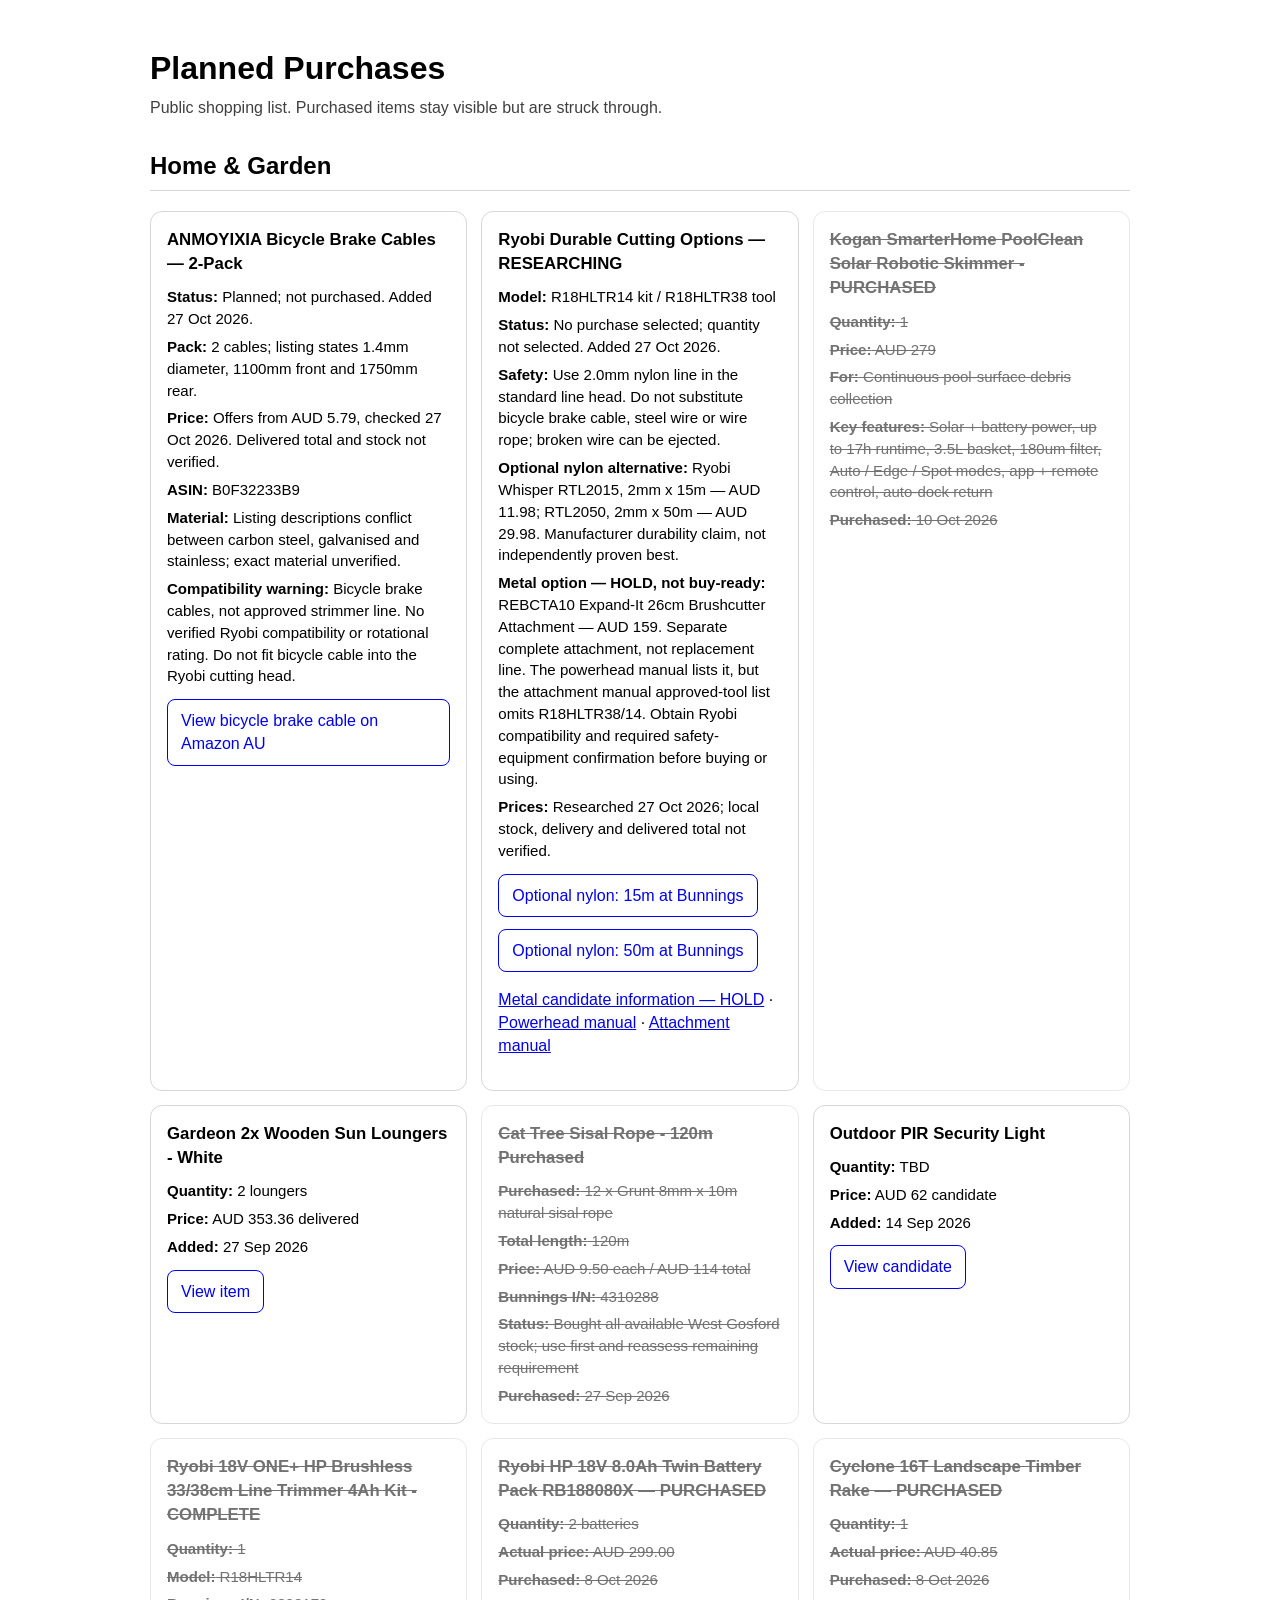
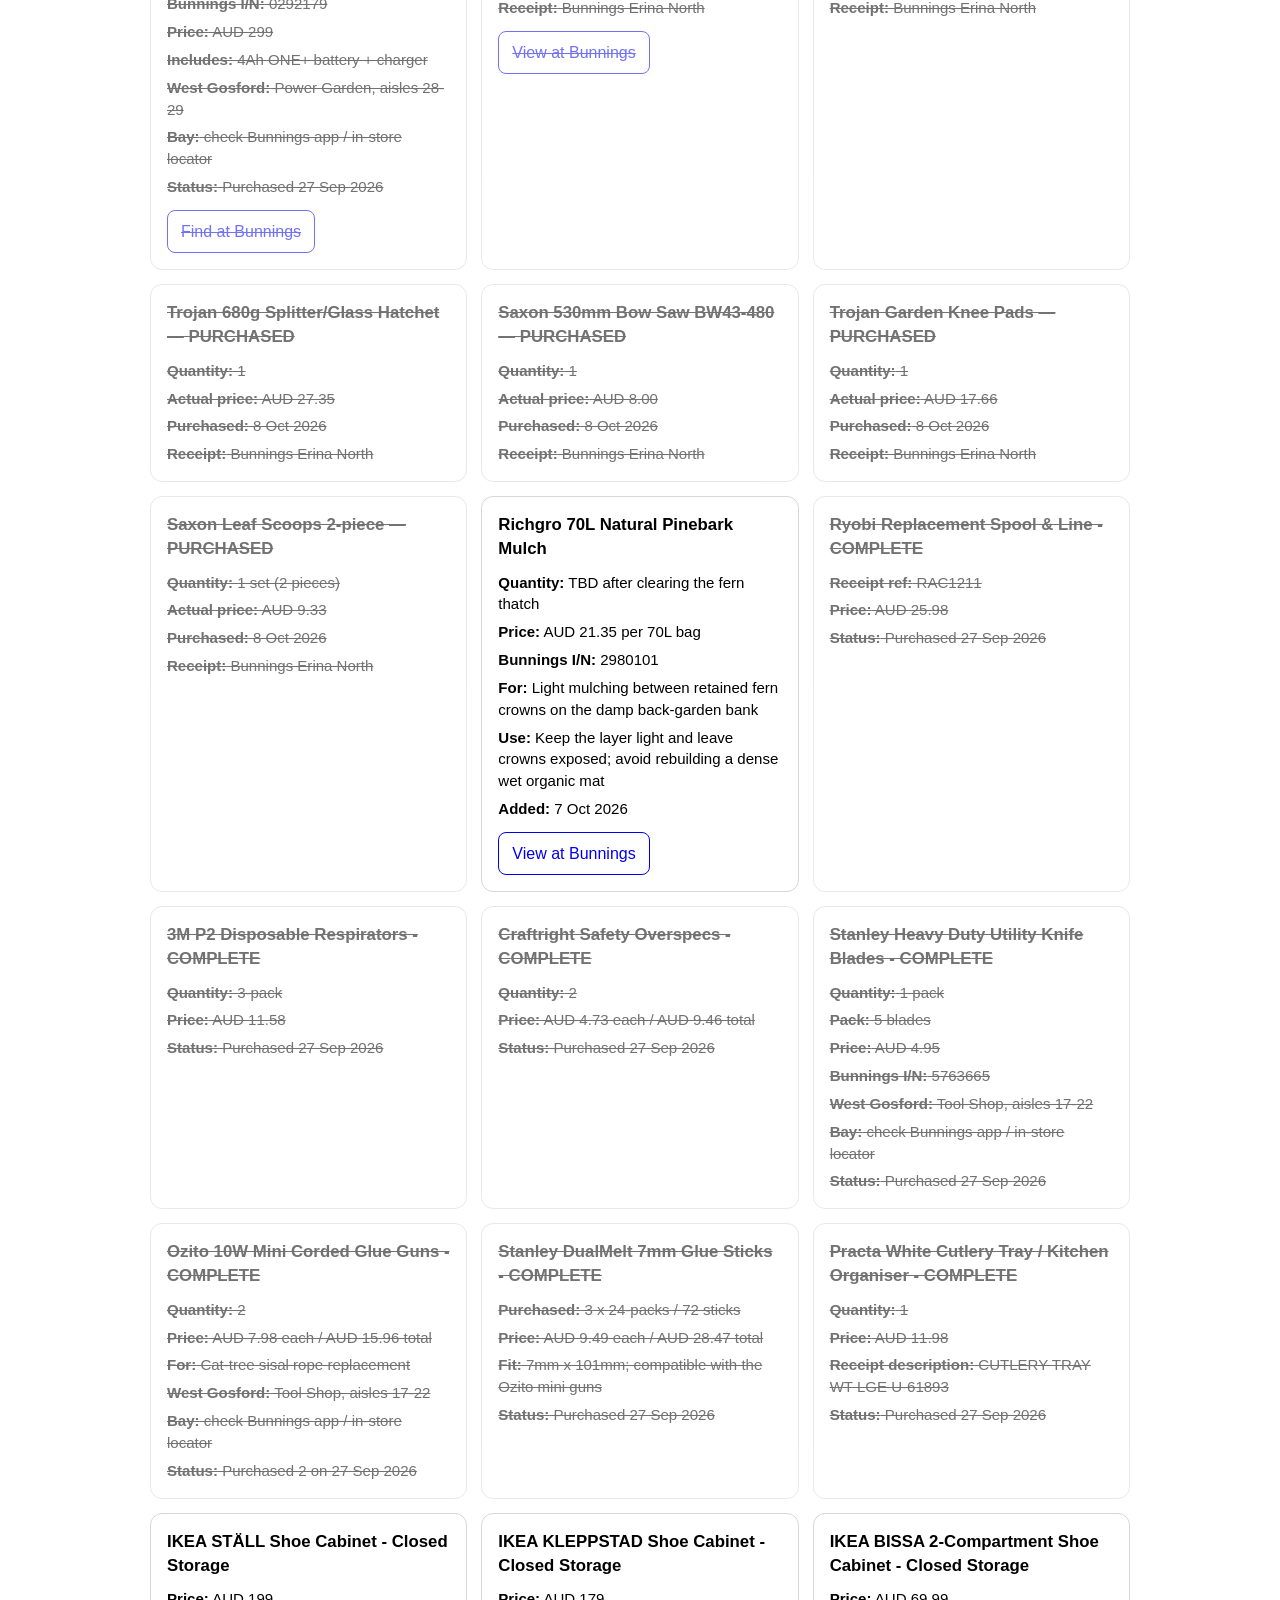
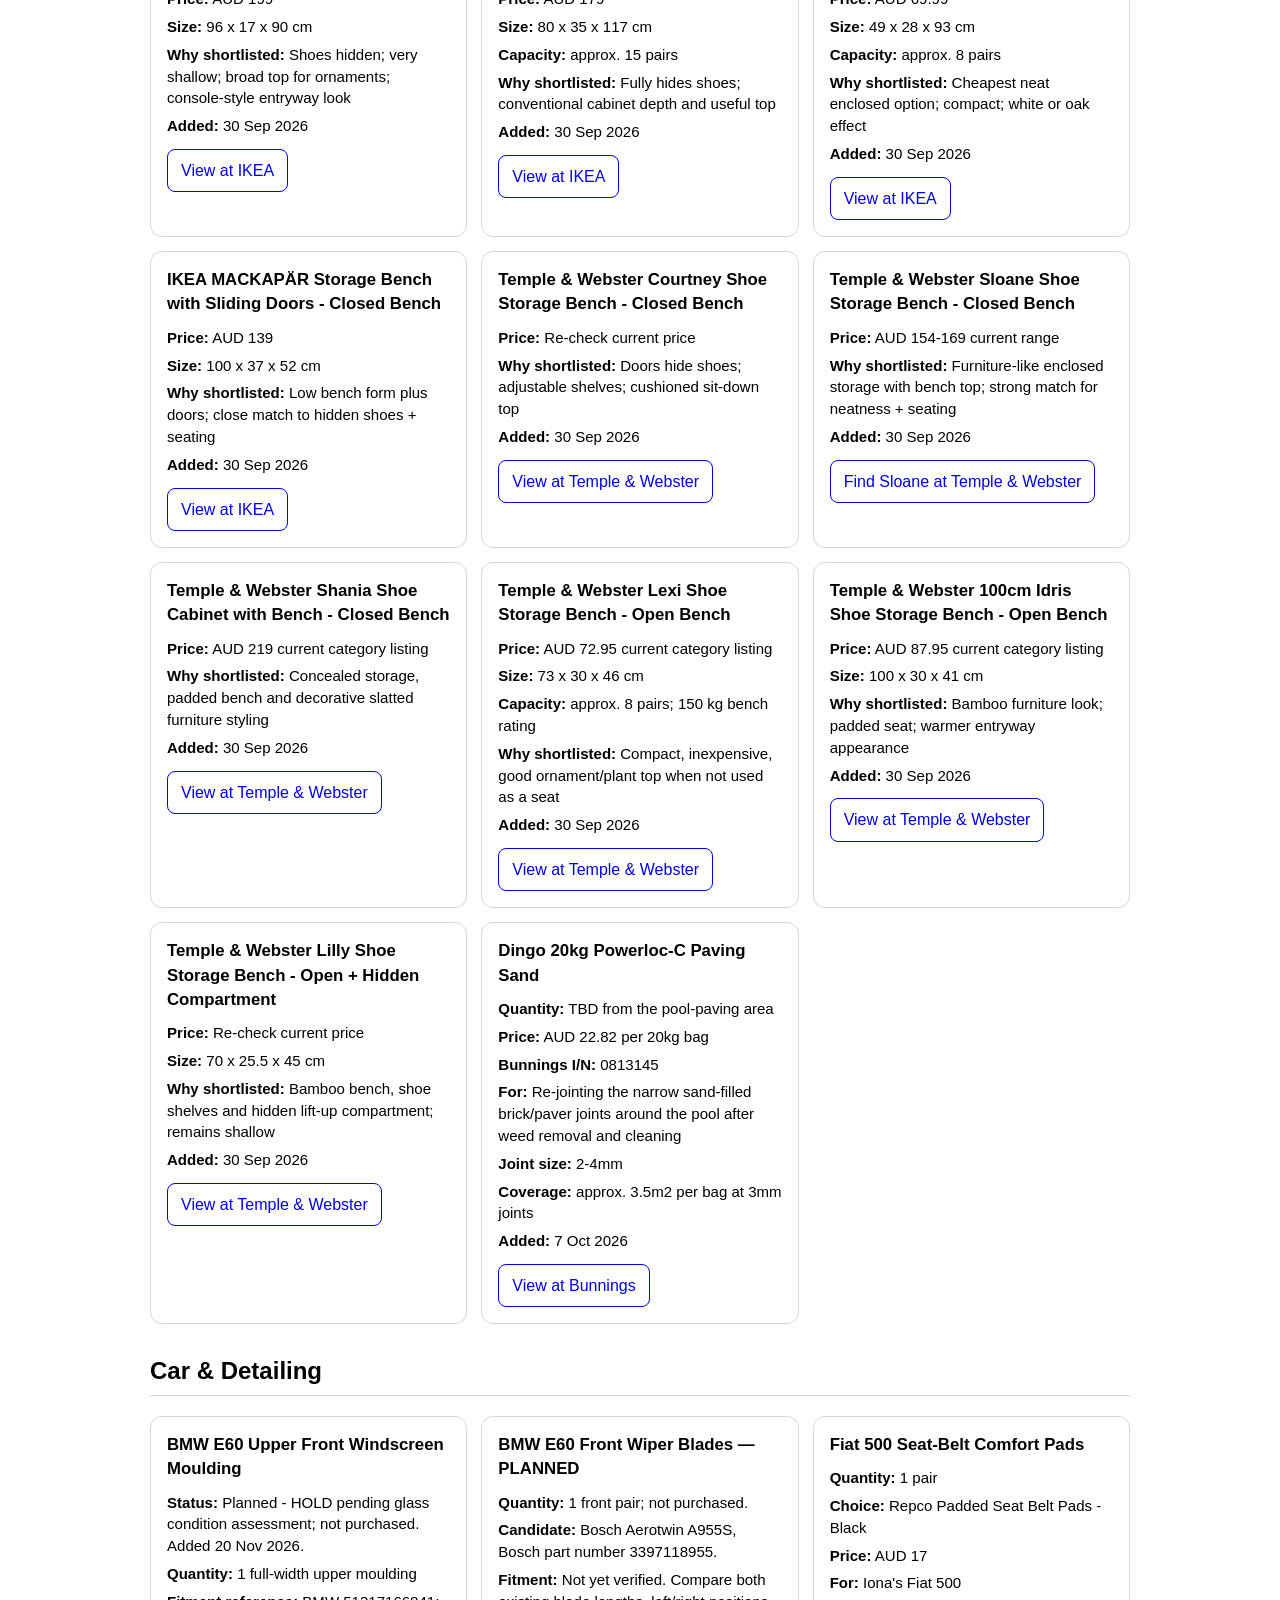
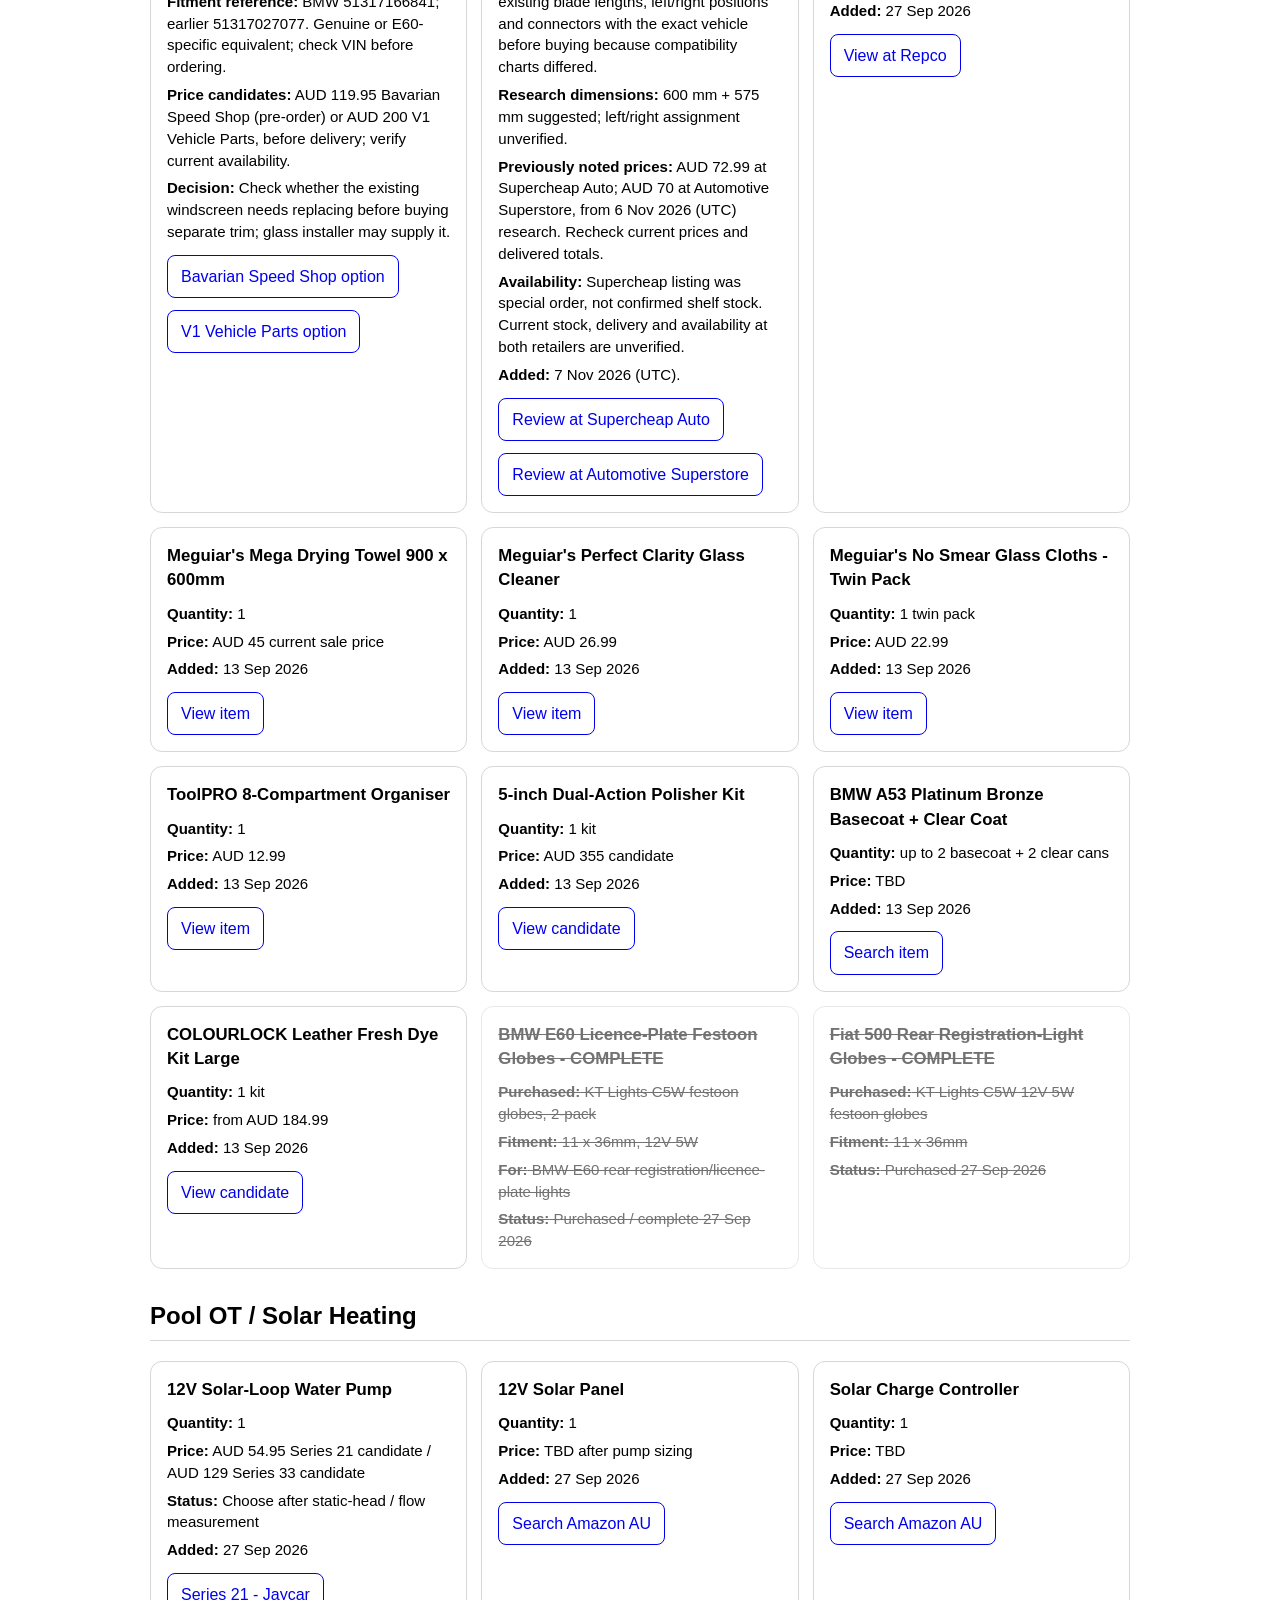
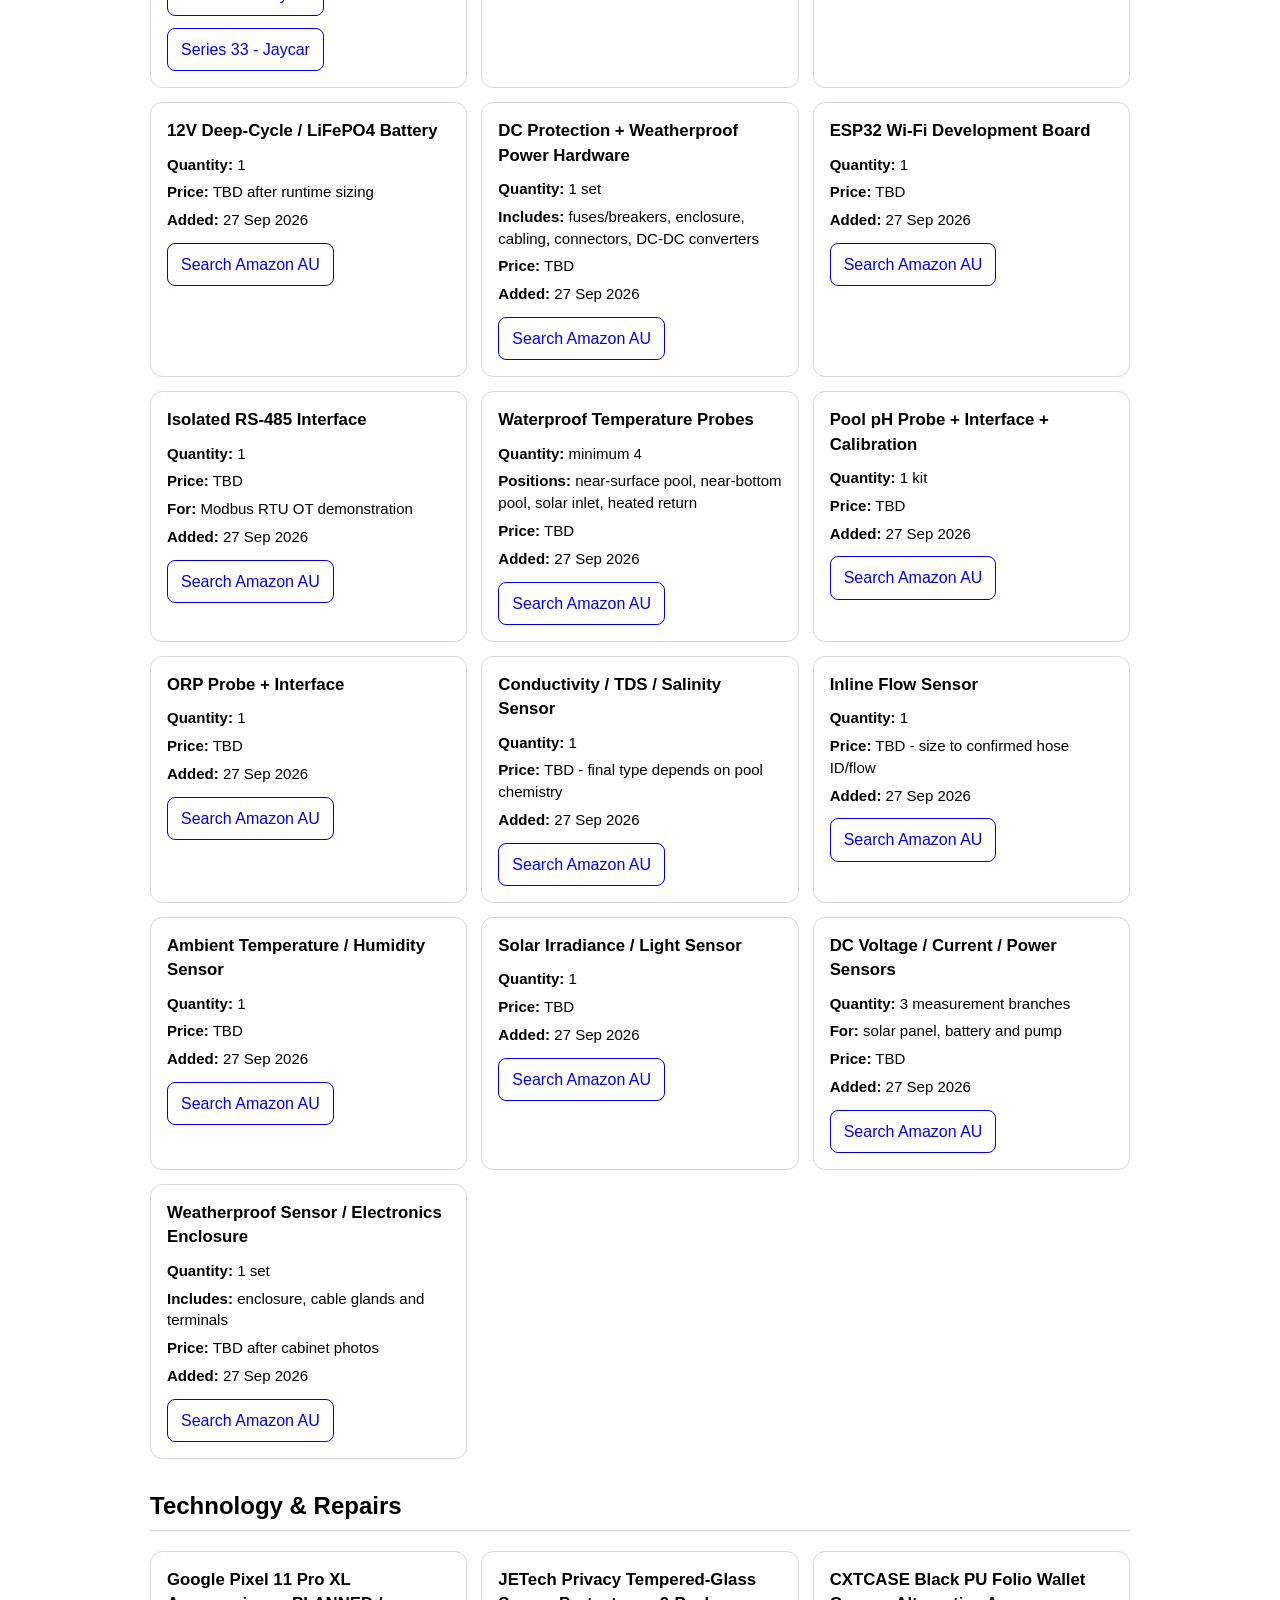
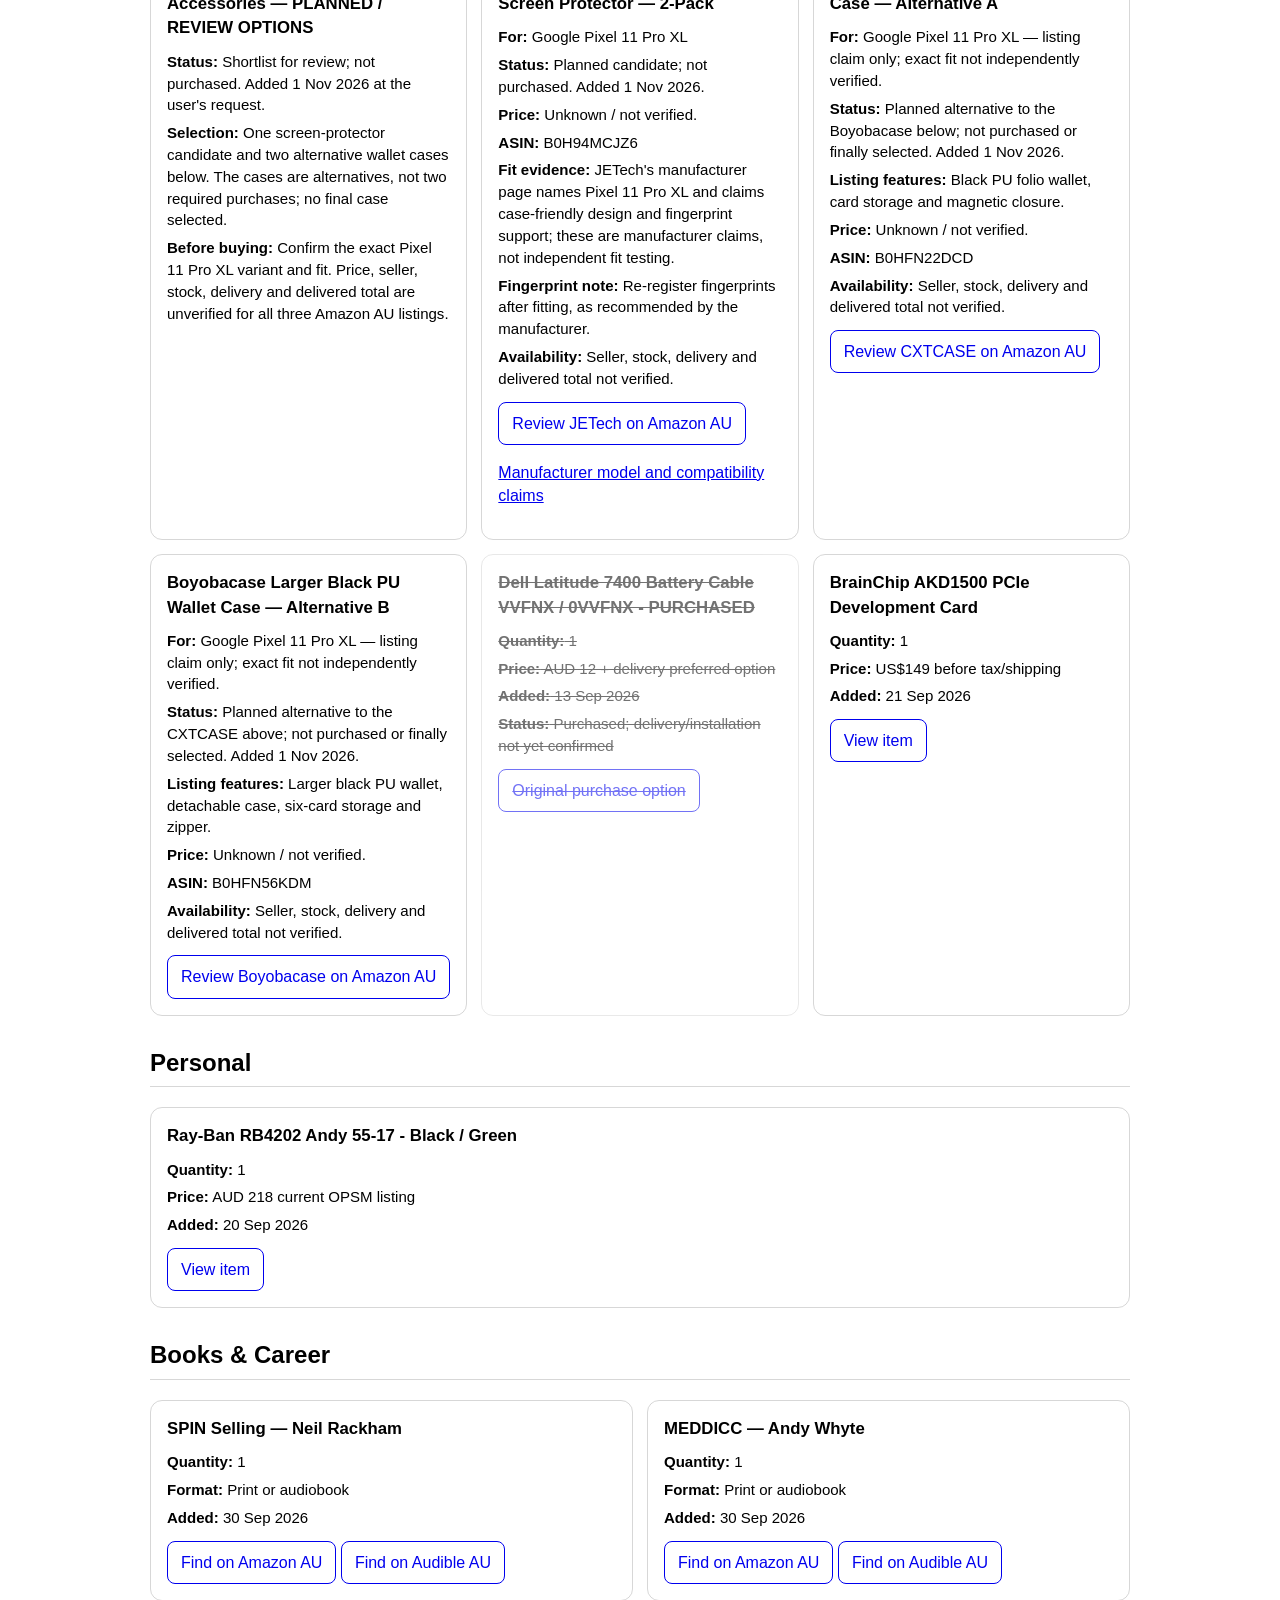
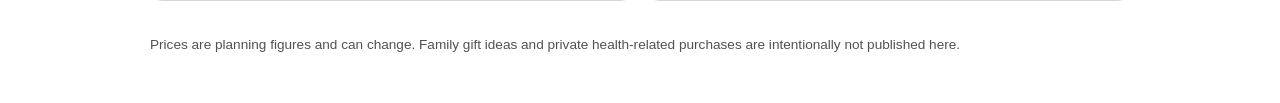
==== commit 16e2057a: "Add BMW E60 upper windscreen moulding to public shopping options" ====
--- a/planned-purchases/index.html
+++ b/planned-purchases/index.html
@@ -235,6 +235,21 @@
   <h2 class="section">Car & Detailing</h2>
   <div class="grid">
 
+    <article class="item" id="bmw-e60-upper-windscreen-moulding">
+      <h3>BMW E60 Upper Front Windscreen Moulding</h3>
+      <div class="meta">
+        <div><strong>Status:</strong> Planned - HOLD pending glass condition assessment; not purchased. Added 20 Nov 2026.</div>
+        <div><strong>Quantity:</strong> 1 full-width upper moulding</div>
+        <div><strong>Fitment reference:</strong> BMW 51317166841; earlier 51317027077. Genuine or E60-specific equivalent; check VIN before ordering.</div>
+        <div><strong>Price candidates:</strong> AUD 119.95 Bavarian Speed Shop (pre-order) or AUD 200 V1 Vehicle Parts, before delivery; verify current availability.</div>
+        <div><strong>Decision:</strong> Check whether the existing windscreen needs replacing before buying separate trim; glass installer may supply it.</div>
+      </div>
+      <a class="buy" href="https://www.bavarianspeed.com.au/products/genuine-bmw-windshield-trim-cover-for-e60-e61-51317166841" target="_blank" rel="noopener">Bavarian Speed Shop option</a>
+      <a class="buy" href="https://v1vehicleparts.com.au/products/bmw-windscreen-seal-rubber-upper-51317166841-51317027077" target="_blank" rel="noopener">V1 Vehicle Parts option</a>
+    </article>
+
+
+
     <article class="item" id="bmw-e60-front-wiper-blades">
       <h3>BMW E60 Front Wiper Blades — PLANNED</h3>
       <div class="meta">
